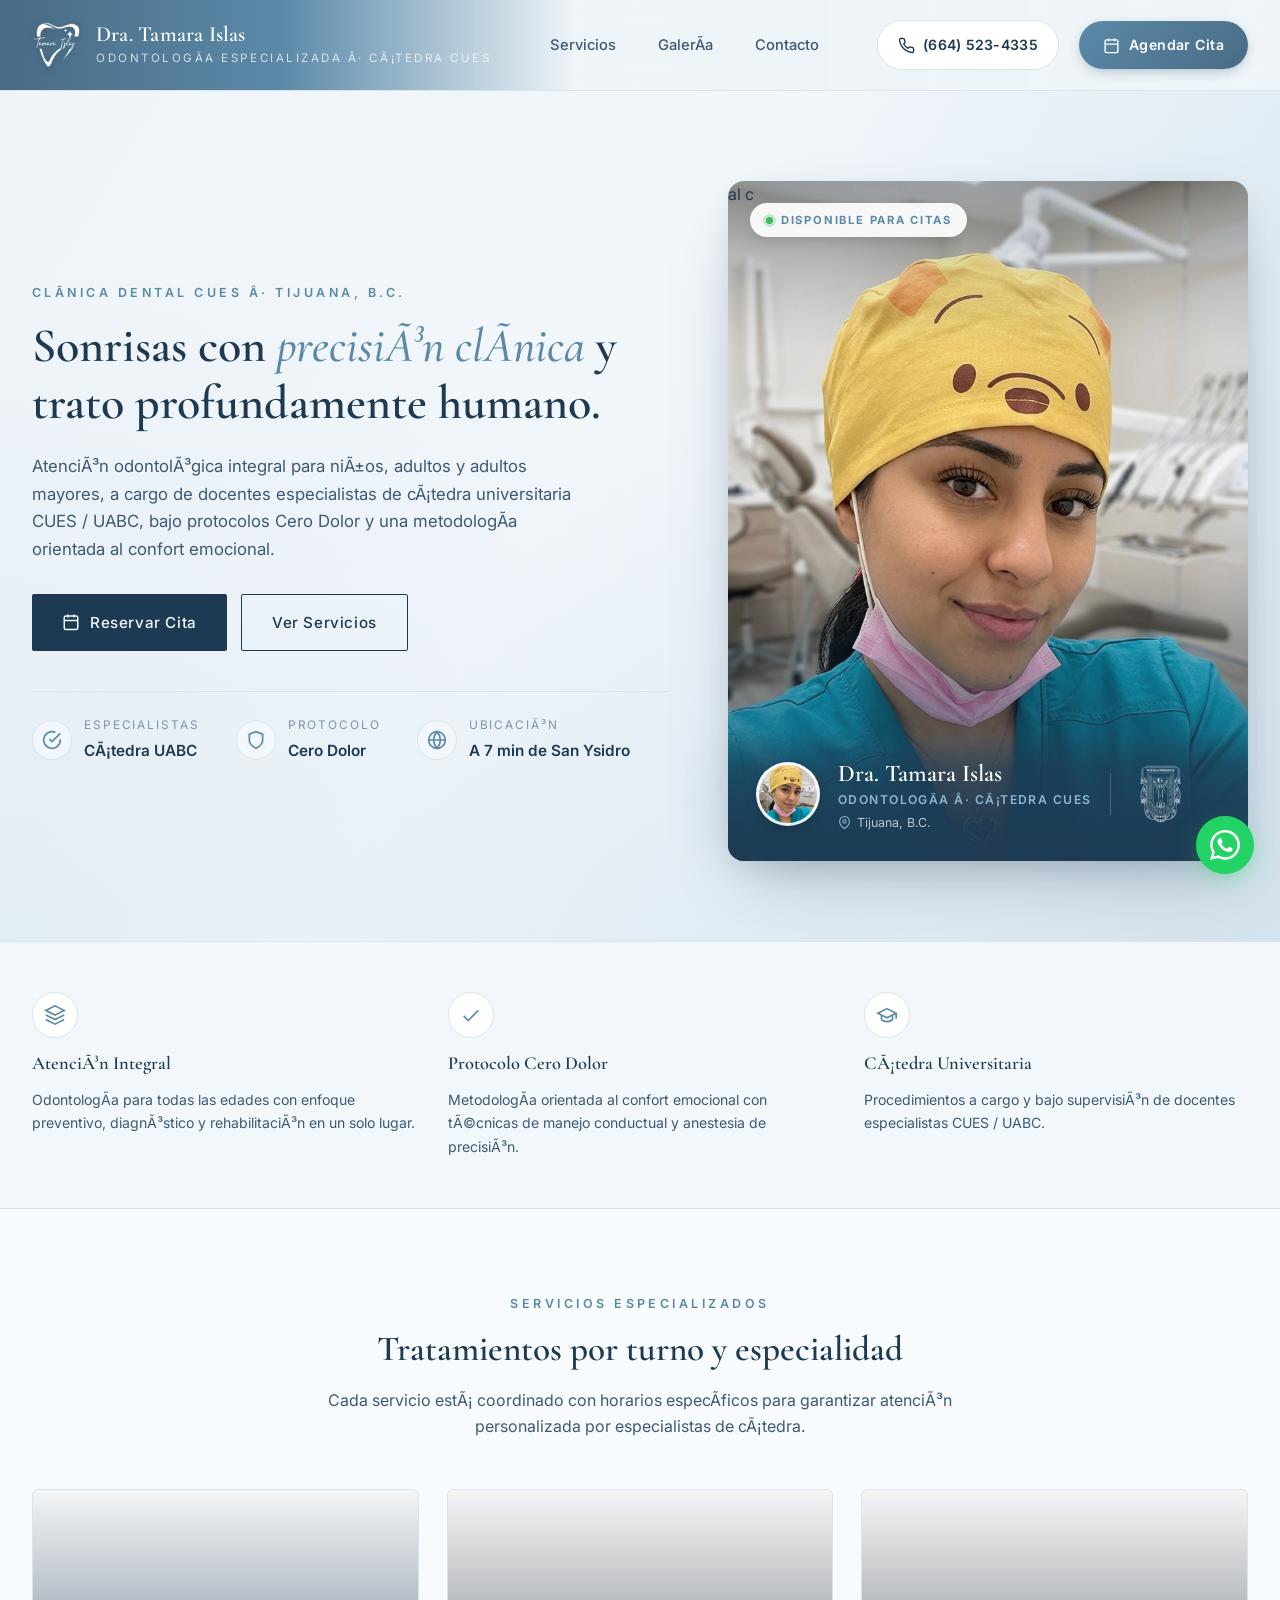
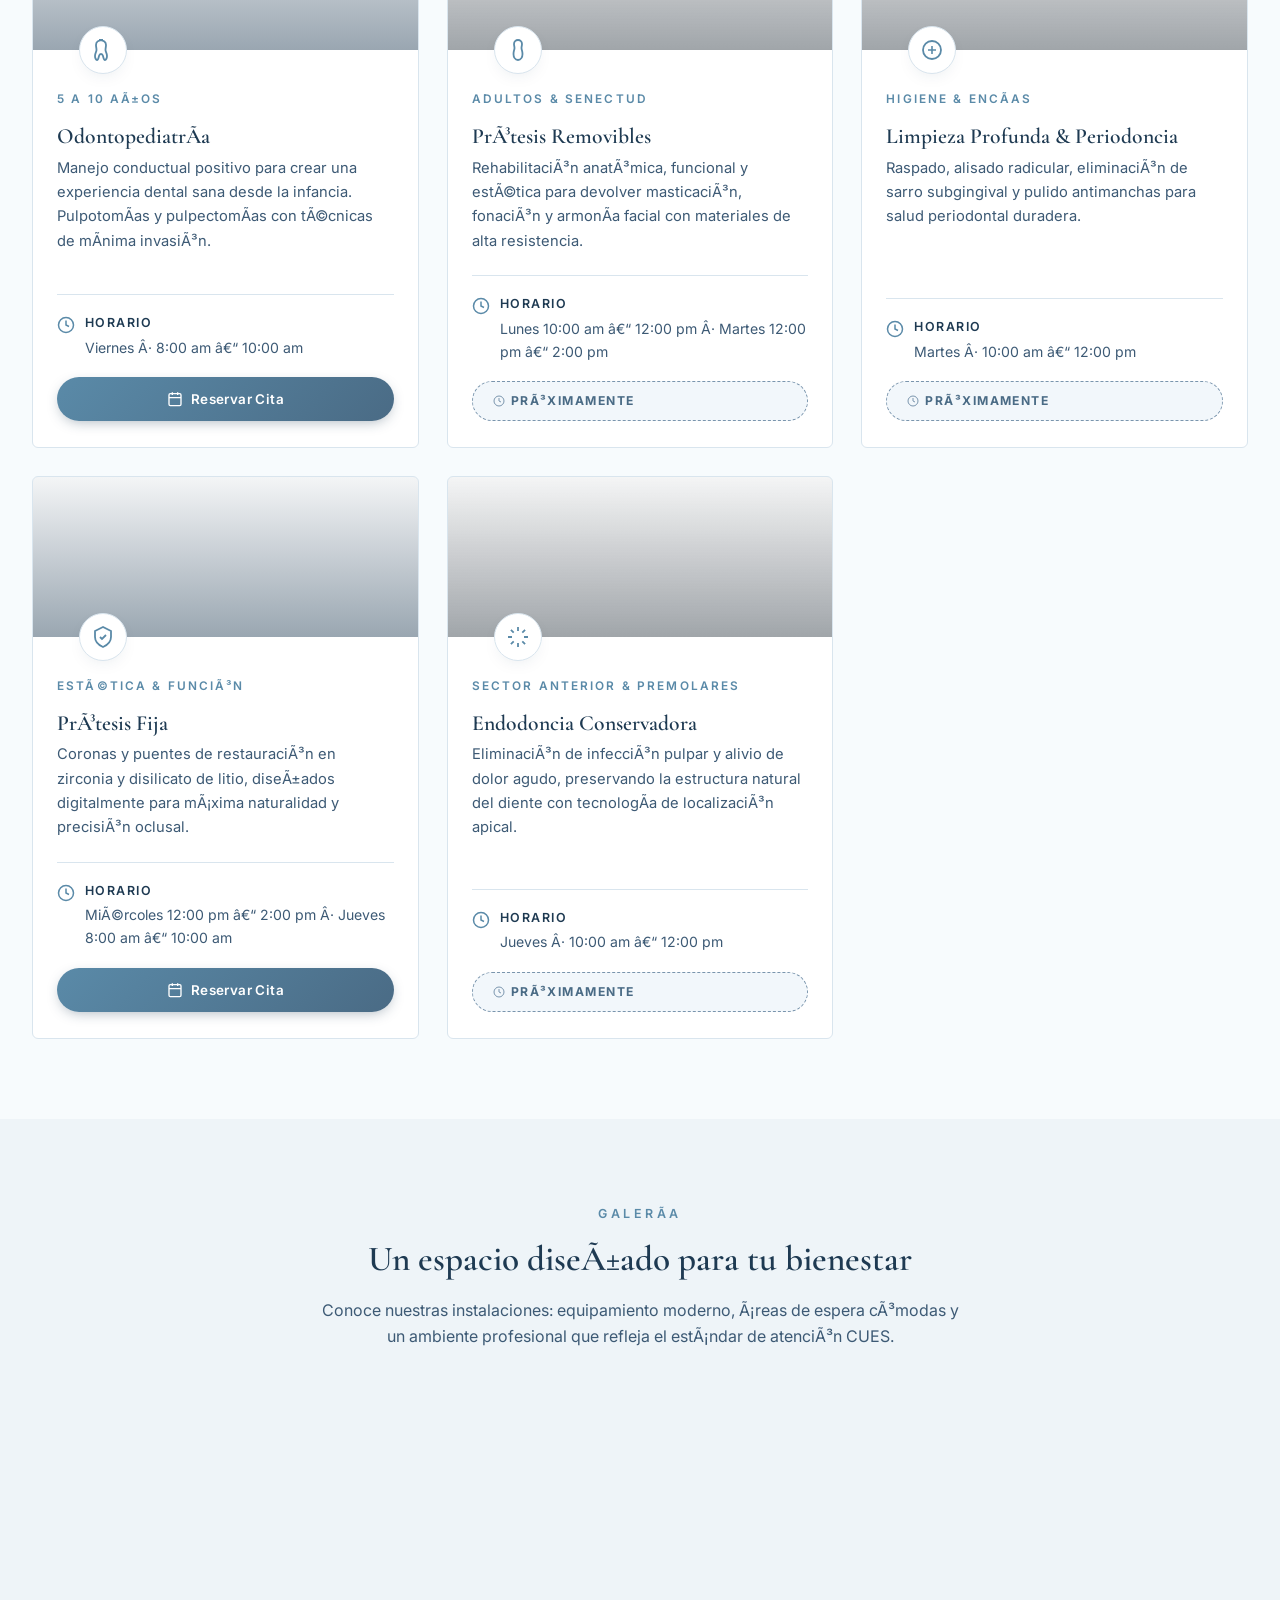
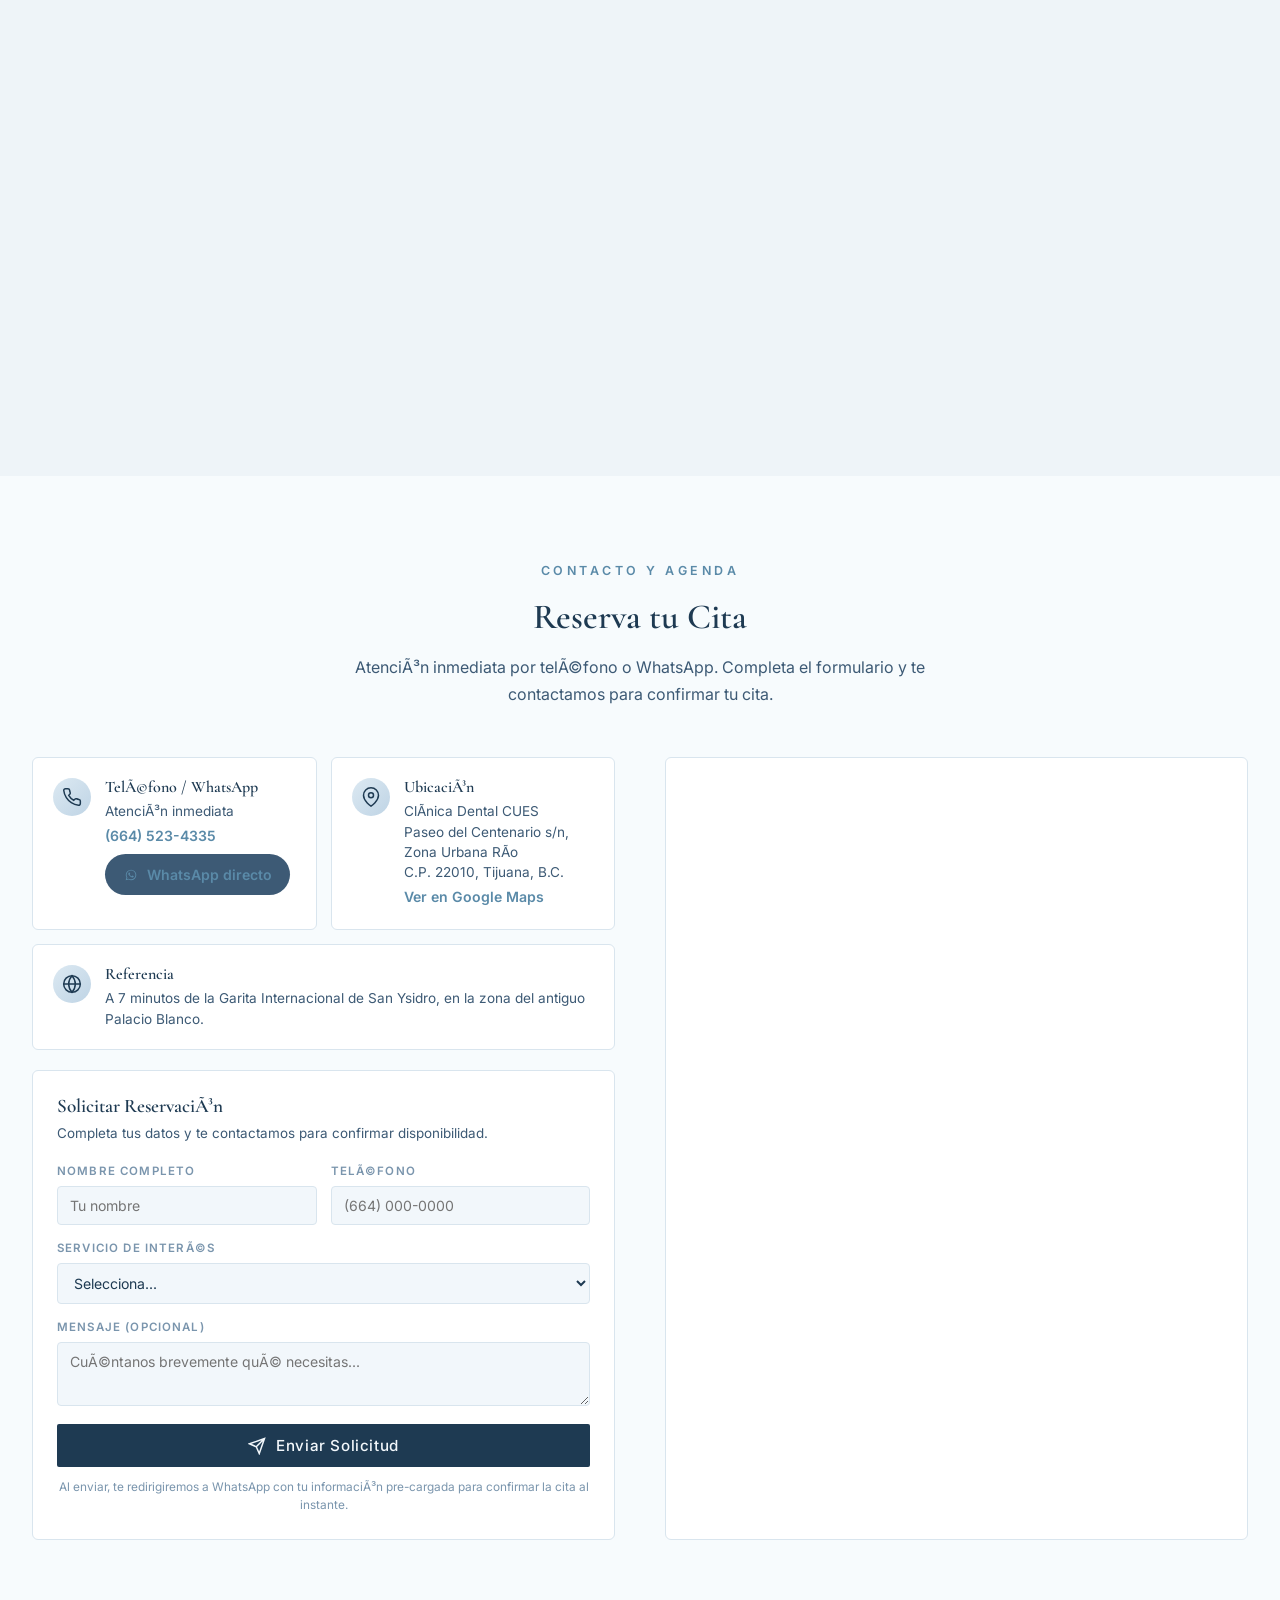
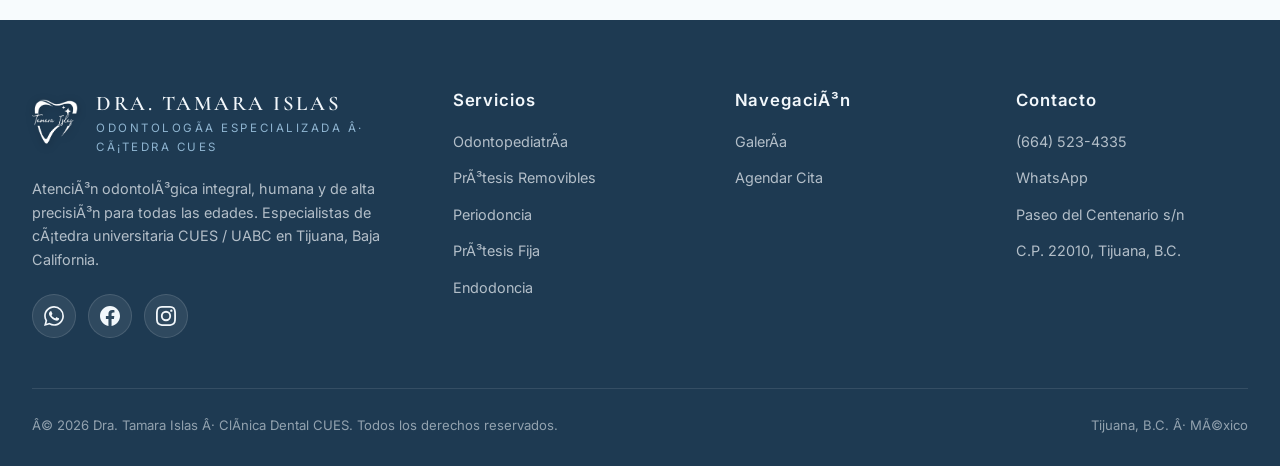
==== index.html @ 2d9897a9 "Flujo optimizado: botones Reservar Cita en tarjetas bajan suavemente al formulario y pre-seleccionan" ====
<!DOCTYPE html>
<html lang="es">
<head>
<meta charset="UTF-8" />
<meta name="viewport" content="width=device-width, initial-scale=1.0" />
<link rel="icon" type="image/png" href="assets/logo-blanco-sin-fondo.png?v=2" />
<link rel="shortcut icon" href="assets/logo-blanco-sin-fondo.ico?v=2" />
<title>Dra. Tamara Islas | OdontologÃ­a Especializada & CÃ¡tedra CUES</title>
<meta name="description" content="AtenciÃ³n odontolÃ³gica integral, humana y de alta precisiÃ³n en Tijuana, B.C. Primera visita de cortesÃ­a. Especialistas de cÃ¡tedra universitaria CUES / UABC." />
<link rel="preconnect" href="https://fonts.googleapis.com" />
<link rel="preconnect" href="https://fonts.gstatic.com" crossorigin />
<link href="https://fonts.googleapis.com/css2?family=Cormorant+Garamond:wght@400;500;600;700&family=Inter:wght@300;400;500;600;700&display=swap" rel="stylesheet" />
<link rel="stylesheet" href="css/styles.css?v=5" />
</head>
<body>

<!-- Header -->
<header>
  <div class="container">
    <nav class="nav">
      <a href="#" class="brand">
        <span class="brand-mark">
          <img src="assets/logo-blanco-sin-fondo.png" alt="Logo Dra. Tamara Islas" />
        </span>
        <span class="brand-text">
          <h1>Dra. Tamara Islas</h1>
          <span>OdontologÃ­a Especializada Â· CÃ¡tedra CUES</span>
        </span>
      </a>
      <div class="nav-links" id="navLinks">
        <a href="#servicios">Servicios</a>
        <a href="#galeria">GalerÃ­a</a>
        <a href="#contacto">Contacto</a>
      </div>
      <div class="nav-cta">
        <a href="tel:+16645234335" class="btn-phone">
          <svg viewBox="0 0 24 24" fill="none" stroke="currentColor" stroke-width="2"><path d="M22 16.92v3a2 2 0 0 1-2.18 2 19.79 19.79 0 0 1-8.63-3.07 19.5 19.5 0 0 1-6-6 19.79 19.79 0 0 1-3.07-8.67A2 2 0 0 1 4.11 2h3a2 2 0 0 1 2 1.72c.13.96.36 1.9.7 2.81a2 2 0 0 1-.45 2.11L8.09 9.91a16 16 0 0 0 6 6l1.27-1.27a2 2 0 0 1 2.11-.45c.91.34 1.85.57 2.81.7A2 2 0 0 1 22 16.92z"/></svg>
          (664) 523-4335
        </a>
        <a href="#contacto" class="btn-cta">
          <svg viewBox="0 0 24 24" fill="none" stroke="currentColor" stroke-width="2"><rect x="3" y="4" width="18" height="18" rx="2"/><path d="M16 2v4M8 2v4M3 10h18"/></svg>
          Agendar Cita
        </a>
        <button class="menu-toggle" id="menuToggle" aria-label="MenÃº">
          <svg viewBox="0 0 24 24" fill="none" stroke="currentColor" stroke-width="2"><path d="M3 12h18M3 6h18M3 18h18"/></svg>
        </button>
      </div>
    </nav>
  </div>
</header>

<!-- Hero -->
<section class="hero">
  <div class="container">
    <div class="hero-grid">
      <div class="reveal">
        <span class="eyebrow">ClÃ­nica Dental CUES Â· Tijuana, B.C.</span>
        <h1>Sonrisas con <em>precisiÃ³n clÃ­nica</em> y trato profundamente humano.</h1>
        <p class="lead">AtenciÃ³n odontolÃ³gica integral para niÃ±os, adultos y adultos mayores, a cargo de docentes especialistas de cÃ¡tedra universitaria CUES / UABC, bajo protocolos Cero Dolor y una metodologÃ­a orientada al confort emocional.</p>
        <div class="hero-cta">
          <a href="#contacto" class="btn btn-primary">
            <svg viewBox="0 0 24 24" fill="none" stroke="currentColor" stroke-width="2"><rect x="3" y="4" width="18" height="18" rx="2"/><path d="M16 2v4M8 2v4M3 10h18"/></svg>
            Reservar Cita
          </a>
          <a href="#servicios" class="btn btn-outline">Ver Servicios</a>
        </div>
        <div class="hero-meta">
          <div class="hero-meta-item">
            <span class="ic"><svg viewBox="0 0 24 24" fill="none" stroke="currentColor" stroke-width="2"><path d="M22 11.08V12a10 10 0 1 1-5.93-9.14"/><path d="M22 4L12 14.01l-3-3"/></svg></span>
            <span><small>Especialistas</small><strong>CÃ¡tedra UABC</strong></span>
          </div>
          <div class="hero-meta-item">
            <span class="ic"><svg viewBox="0 0 24 24" fill="none" stroke="currentColor" stroke-width="2"><path d="M12 22s8-4 8-10V5l-8-3-8 3v7c0 6 8 10 8 10z"/></svg></span>
            <span><small>Protocolo</small><strong>Cero Dolor</strong></span>
          </div>
          <div class="hero-meta-item">
            <span class="ic"><svg viewBox="0 0 24 24" fill="none" stroke="currentColor" stroke-width="2"><circle cx="12" cy="12" r="10"/><path d="M2 12h20M12 2a15.3 15.3 0 0 1 4 10 15.3 15.3 0 0 1-4 10 15.3 15.3 0 0 1-4-10 15.3 15.3 0 0 1 4-10z"/></svg></span>
            <span><small>UbicaciÃ³n</small><strong>A 7 min de San Ysidro</strong></span>
          </div>
        </div>
      </div>

      <div class="hero-visual reveal">
        <div class="hero-deco"></div>
        <div class="hero-deco-2"></div>
        <div class="hero-card">
          <div class="hero-card-photo">
            <div class="hero-card-badge-top">
              <span class="dot"></span>
              Disponible para citas
            </div>
            <div class="hero-card-cred">
              <span class="avatar"></span>
              <div class="info">
                <strong>Dra. Tamara Islas</strong>
                <span class="role">OdontologÃ­a Â· CÃ¡tedra CUES</span>
                <span class="meta">
                  <svg viewBox="0 0 24 24" fill="none" stroke="currentColor" stroke-width="2"><path d="M21 10c0 7-9 13-9 13s-9-6-9-13a9 9 0 0 1 18 0z"/><circle cx="12" cy="10" r="3"/></svg>
                  Tijuana, B.C.
                </span>
              </div>
              <span class="divider"></span>
              <div class="exp">
                <img src="assets/uabc-escudo.png" alt="Escudo UABC" class="uabc-logo" />
              </div>
            </div>al c
          </div>
        </div>
      </div>
    </div>
  </div>
</section>

<!-- Value strip -->
<section class="value-strip">
  <div class="container">
    <div class="value-grid">
      <div class="value-item reveal">
        <span class="ic"><svg viewBox="0 0 24 24" fill="none" stroke="currentColor" stroke-width="1.8"><path d="M12 2L2 7l10 5 10-5-10-5z"/><path d="M2 17l10 5 10-5M2 12l10 5 10-5"/></svg></span>
        <h4>AtenciÃ³n Integral</h4>
        <p>OdontologÃ­a para todas las edades con enfoque preventivo, diagnÃ³stico y rehabilitaciÃ³n en un solo lugar.</p>
      </div>
      <div class="value-item reveal">
        <span class="ic"><svg viewBox="0 0 24 24" fill="none" stroke="currentColor" stroke-width="1.8"><path d="M20 7L9 18l-5-5"/></svg></span>
        <h4>Protocolo Cero Dolor</h4>
        <p>MetodologÃ­a orientada al confort emocional con tÃ©cnicas de manejo conductual y anestesia de precisiÃ³n.</p>
      </div>
      <div class="value-item reveal">
        <span class="ic"><svg viewBox="0 0 24 24" fill="none" stroke="currentColor" stroke-width="1.8"><path d="M22 10v6M2 10l10-5 10 5-10 5z"/><path d="M6 12v5c3 3 9 3 12 0v-5"/></svg></span>
        <h4>CÃ¡tedra Universitaria</h4>
        <p>Procedimientos a cargo y bajo supervisiÃ³n de docentes especialistas CUES / UABC.</p>
      </div>
    </div>
  </div>
</section>

<!-- Services -->
<section class="section services" id="servicios">
  <div class="container">
    <div class="sec-head reveal">
      <span class="eyebrow">Servicios Especializados</span>
      <h2>Tratamientos por turno y especialidad</h2>
      <p>Cada servicio estÃ¡ coordinado con horarios especÃ­ficos para garantizar atenciÃ³n personalizada por especialistas de cÃ¡tedra.</p>
    </div>
    <div class="svc-grid">

      <div class="svc-card reveal">
        <div class="svc-img" style="background-image:url('https://images.unsplash.com/photo-1598256989800-fe5f95da9787?auto=format&fit=crop&w=600&q=80')"></div>
        <div class="svc-body">
          <span class="svc-ic"><svg viewBox="0 0 24 24" fill="none" stroke="currentColor" stroke-width="1.8"><path d="M12 2C7 2 5 4 5 7c0 2 .5 3 .5 5 0 2-1.5 3-1.5 6 0 2 1 4 2 4 1.2 0 1.5-2 2-4 .3-1.3.8-2 2-2s1.7.7 2 2c.5 2 .8 4 2 4 1 0 2-2 2-4 0-3-1.5-4-1.5-6 0-2 .5-3 .5-5 0-3-2-5-7-5z"/></svg></span>
          <span class="age">5 a 10 aÃ±os</span>
          <h3>OdontopediatrÃ­a</h3>
          <p>Manejo conductual positivo para crear una experiencia dental sana desde la infancia. PulpotomÃ­as y pulpectomÃ­as con tÃ©cnicas de mÃ­nima invasiÃ³n.</p>
          <div class="svc-hours">
            <svg viewBox="0 0 24 24" fill="none" stroke="currentColor" stroke-width="2"><circle cx="12" cy="12" r="10"/><path d="M12 6v6l4 2"/></svg>
            <span><strong>Horario</strong>Viernes Â· 8:00 am â€“ 10:00 am</span>
          </div>
          <a href="#" class="svc-reserve" data-servicio="OdontopediatrÃ­a">Reservar Cita</a>
        </div>
      </div>

      <div class="svc-card reveal svc-soon">
        <div class="svc-img" style="background-image:url('https://images.unsplash.com/photo-1606811971618-4486d14f3f99?auto=format&fit=crop&w=600&q=80')"></div>
        <div class="svc-body">
          <span class="svc-ic"><svg viewBox="0 0 24 24" fill="none" stroke="currentColor" stroke-width="1.8"><path d="M12 2a4 4 0 0 0-4 4c0 1.5.5 2.5.5 4 0 2-1 3-1 6s1.5 6 4.5 6 4.5-3 4.5-6-1-4-1-6c0-1.5.5-2.5.5-4a4 4 0 0 0-4-4z"/></svg></span>
          <span class="age">Adultos & Senectud</span>
          <h3>PrÃ³tesis Removibles</h3>
          <p>RehabilitaciÃ³n anatÃ³mica, funcional y estÃ©tica para devolver masticaciÃ³n, fonaciÃ³n y armonÃ­a facial con materiales de alta resistencia.</p>
          <div class="svc-hours">
            <svg viewBox="0 0 24 24" fill="none" stroke="currentColor" stroke-width="2"><circle cx="12" cy="12" r="10"/><path d="M12 6v6l4 2"/></svg>
            <span><strong>Horario</strong>Lunes 10:00 am â€“ 12:00 pm Â· Martes 12:00 pm â€“ 2:00 pm</span>
          </div>
          <span class="svc-soon-badge">PrÃ³ximamente</span>
        </div>
      </div>

      <div class="svc-card reveal svc-soon">
        <div class="svc-img" style="background-image:url('https://images.unsplash.com/photo-1606811856475-5e6fcdc6e509?auto=format&fit=crop&w=600&q=80')"></div>
        <div class="svc-body">
          <span class="svc-ic"><svg viewBox="0 0 24 24" fill="none" stroke="currentColor" stroke-width="1.8"><path d="M3 12c0-5 4-9 9-9s9 4 9 9-4 9-9 9-9-4-9-9z"/><path d="M8 12h8M12 8v8" stroke-width="1.6"/></svg></span>
          <span class="age">Higiene & EncÃ­as</span>
          <h3>Limpieza Profunda & Periodoncia</h3>
          <p>Raspado, alisado radicular, eliminaciÃ³n de sarro subgingival y pulido antimanchas para salud periodontal duradera.</p>
          <div class="svc-hours">
            <svg viewBox="0 0 24 24" fill="none" stroke="currentColor" stroke-width="2"><circle cx="12" cy="12" r="10"/><path d="M12 6v6l4 2"/></svg>
            <span><strong>Horario</strong>Martes Â· 10:00 am â€“ 12:00 pm</span>
          </div>
          <span class="svc-soon-badge">PrÃ³ximamente</span>
        </div>
      </div>

      <div class="svc-card reveal">
        <div class="svc-img" style="background-image:url('https://images.unsplash.com/photo-1593022356769-11f762e25ed9?auto=format&fit=crop&w=600&q=80')"></div>
        <div class="svc-body">
          <span class="svc-ic"><svg viewBox="0 0 24 24" fill="none" stroke="currentColor" stroke-width="1.8"><path d="M12 2L4 6v6c0 5 3.5 8 8 10 4.5-2 8-5 8-10V6l-8-4z"/><path d="M9 12l2 2 4-4"/></svg></span>
          <span class="age">EstÃ©tica & FunciÃ³n</span>
          <h3>PrÃ³tesis Fija</h3>
          <p>Coronas y puentes de restauraciÃ³n en zirconia y disilicato de litio, diseÃ±ados digitalmente para mÃ¡xima naturalidad y precisiÃ³n oclusal.</p>
          <div class="svc-hours">
            <svg viewBox="0 0 24 24" fill="none" stroke="currentColor" stroke-width="2"><circle cx="12" cy="12" r="10"/><path d="M12 6v6l4 2"/></svg>
            <span><strong>Horario</strong>MiÃ©rcoles 12:00 pm â€“ 2:00 pm Â· Jueves 8:00 am â€“ 10:00 am</span>
          </div>
          <a href="#" class="svc-reserve" data-servicio="PrÃ³tesis Fija">Reservar Cita</a>
        </div>
      </div>

      <div class="svc-card reveal svc-soon">
        <div class="svc-img" style="background-image:url('https://images.unsplash.com/photo-1588776814546-daab30f310ce?auto=format&fit=crop&w=600&q=80')"></div>
        <div class="svc-body">
          <span class="svc-ic"><svg viewBox="0 0 24 24" fill="none" stroke="currentColor" stroke-width="1.8"><path d="M12 2v4M12 18v4M4.9 4.9l2.8 2.8M16.3 16.3l2.8 2.8M2 12h4M18 12h4M4.9 19.1l2.8-2.8M16.3 7.7l2.8-2.8"/></svg></span>
          <span class="age">Sector Anterior & Premolares</span>
          <h3>Endodoncia Conservadora</h3>
          <p>EliminaciÃ³n de infecciÃ³n pulpar y alivio de dolor agudo, preservando la estructura natural del diente con tecnologÃ­a de localizaciÃ³n apical.</p>
          <div class="svc-hours">
            <svg viewBox="0 0 24 24" fill="none" stroke="currentColor" stroke-width="2"><circle cx="12" cy="12" r="10"/><path d="M12 6v6l4 2"/></svg>
            <span><strong>Horario</strong>Jueves Â· 10:00 am â€“ 12:00 pm</span>
          </div>
          <span class="svc-soon-badge">PrÃ³ximamente</span>
        </div>
      </div>

    </div>
  </div>
</section>

<!-- Gallery -->
<section class="section gallery" id="galeria">
  <div class="container">
    <div class="sec-head reveal">
      <span class="eyebrow">GalerÃ­a</span>
      <h2>Un espacio diseÃ±ado para tu bienestar</h2>
      <p>Conoce nuestras instalaciones: equipamiento moderno, Ã¡reas de espera cÃ³modas y un ambiente profesional que refleja el estÃ¡ndar de atenciÃ³n CUES.</p>
    </div>
    <div class="gal-grid reveal">
      <div class="gal-item tall" style="background-image:url('https://images.unsplash.com/photo-1629909613654-28e377c37b09?auto=format&fit=crop&w=600&q=80')"></div>
      <div class="gal-item" style="background-image:url('https://images.unsplash.com/photo-1588776814546-1ffcf47267a5?auto=format&fit=crop&w=500&q=80')"></div>
      <div class="gal-item" style="background-image:url('https://images.unsplash.com/photo-1593022356769-11f762e25ed9?auto=format&fit=crop&w=500&q=80')"></div>
      <div class="gal-item" style="background-image:url('https://images.unsplash.com/photo-1606811856475-5e6fcdc6e509?auto=format&fit=crop&w=500&q=80')"></div>
      <div class="gal-item" style="background-image:url('https://images.unsplash.com/photo-1581056771107-24ca5f033842?auto=format&fit=crop&w=500&q=80')"></div>
      <div class="gal-item" style="background-image:url('https://images.unsplash.com/photo-1606811971618-4486d14f3f99?auto=format&fit=crop&w=500&q=80')"></div>
      <div class="gal-item" style="background-image:url('https://images.unsplash.com/photo-1598256989800-fe5f95da9787?auto=format&fit=crop&w=500&q=80')"></div>
    </div>
  </div>
</section>

<!-- Contact -->
<section class="section contact" id="contacto">
  <div class="container">
    <div class="sec-head reveal">
      <span class="eyebrow">Contacto y Agenda</span>
      <h2>Reserva tu Cita</h2>
      <p>AtenciÃ³n inmediata por telÃ©fono o WhatsApp. Completa el formulario y te contactamos para confirmar tu cita.</p>
    </div>
    <div class="contact-grid">
      <div class="contact-info reveal">
        <div class="contact-blocks">
          <div class="contact-block">
            <span class="ic"><svg viewBox="0 0 24 24" fill="none" stroke="currentColor" stroke-width="1.8"><path d="M22 16.92v3a2 2 0 0 1-2.18 2 19.79 19.79 0 0 1-8.63-3.07 19.5 19.5 0 0 1-6-6 19.79 19.79 0 0 1-3.07-8.67A2 2 0 0 1 4.11 2h3a2 2 0 0 1 2 1.72c.13.96.36 1.9.7 2.81a2 2 0 0 1-.45 2.11L8.09 9.91a16 16 0 0 0 6 6l1.27-1.27a2 2 0 0 1 2.11-.45c.91.34 1.85.57 2.81.7A2 2 0 0 1 22 16.92z"/></svg></span>
            <div>
              <h4>TelÃ©fono / WhatsApp</h4>
              <p>AtenciÃ³n inmediata</p>
              <a href="tel:+16645234335">(664) 523-4335</a>
              <a href="https://wa.me/526645234335" class="wa-pill">
                <svg viewBox="0 0 24 24" fill="currentColor"><path d="M17.6 6.3A7.85 7.85 0 0 0 12.05 4 7.94 7.94 0 0 0 4.1 11.9c0 1.4.37 2.77 1.06 3.97L4 20l4.25-1.1a7.96 7.96 0 0 0 3.8.97h.01A7.94 7.94 0 0 0 20 11.9a7.84 7.84 0 0 0-2.4-5.6zm-5.55 12.2h-.01a6.6 6.6 0 0 1-3.36-.92l-.24-.14-2.5.65.67-2.43-.16-.25a6.55 6.55 0 0 1-1-3.5 6.6 6.6 0 0 1 6.6-6.58 6.6 6.6 0 0 1 6.58 6.6 6.6 6.6 0 0 1-6.58 6.57zm3.62-4.94c-.2-.1-1.17-.58-1.36-.64-.18-.07-.31-.1-.45.1-.13.2-.5.64-.62.77-.11.13-.23.15-.43.05-.2-.1-.84-.31-1.6-.99-.6-.53-1-1.18-1.12-1.38-.11-.2-.01-.31.09-.41.09-.09.2-.23.3-.35.1-.12.13-.2.2-.34.06-.13.03-.25-.02-.35-.05-.1-.45-1.08-.62-1.48-.16-.39-.33-.34-.45-.34l-.39-.01c-.13 0-.35.05-.53.25-.18.2-.7.68-.7 1.66s.72 1.92.82 2.05c.1.13 1.4 2.14 3.4 3 .47.21.84.33 1.13.42.48.15.91.13 1.25.08.38-.06 1.17-.48 1.34-.94.16-.46.16-.86.11-.94-.04-.08-.18-.13-.38-.23z"/></svg>
                WhatsApp directo
              </a>
            </div>
          </div>

          <div class="contact-block">
            <span class="ic"><svg viewBox="0 0 24 24" fill="none" stroke="currentColor" stroke-width="1.8"><path d="M21 10c0 7-9 13-9 13s-9-6-9-13a9 9 0 0 1 18 0z"/><circle cx="12" cy="10" r="3"/></svg></span>
            <div>
              <h4>UbicaciÃ³n</h4>
              <p>ClÃ­nica Dental CUES<br>Paseo del Centenario s/n, Zona Urbana RÃ­o<br>C.P. 22010, Tijuana, B.C.</p>
              <a href="https://maps.google.com/?q=Paseo+del+Centenario+22010+Tijuana" target="_blank" rel="noopener">Ver en Google Maps</a>
            </div>
          </div>

          <div class="contact-block full">
            <span class="ic"><svg viewBox="0 0 24 24" fill="none" stroke="currentColor" stroke-width="1.8"><circle cx="12" cy="12" r="10"/><path d="M2 12h20M12 2a15.3 15.3 0 0 1 4 10 15.3 15.3 0 0 1-4 10 15.3 15.3 0 0 1-4-10 15.3 15.3 0 0 1 4-10z"/></svg></span>
            <div>
              <h4>Referencia</h4>
              <p>A 7 minutos de la Garita Internacional de San Ysidro, en la zona del antiguo Palacio Blanco.</p>
            </div>
          </div>
        </div>

        <div class="res-form reveal">
          <h4>Solicitar ReservaciÃ³n</h4>
          <p class="res-sub">Completa tus datos y te contactamos para confirmar disponibilidad.</p>
          <form id="resForm" onsubmit="return enviarReserva(event)">
            <div class="form-row">
              <div class="form-field">
                <label for="r-nombre">Nombre completo</label>
                <input type="text" id="r-nombre" name="nombre" placeholder="Tu nombre" required />
              </div>
              <div class="form-field">
                <label for="r-tel">TelÃ©fono</label>
                <input type="tel" id="r-tel" name="telefono" placeholder="(664) 000-0000" required />
              </div>
            </div>
            <div class="form-row">
              <div class="form-field full">
                <label for="r-servicio">Servicio de interÃ©s</label>
                <select id="r-servicio" name="servicio" required>
                  <option value="">Selecciona...</option>
                  <option>OdontopediatrÃ­a</option>
                  <option>PrÃ³tesis Fija</option>
                </select>
              </div>
            </div>
            <div class="form-row">
              <div class="form-field full">
                <label for="r-msg">Mensaje (opcional)</label>
                <textarea id="r-msg" name="mensaje" placeholder="CuÃ©ntanos brevemente quÃ© necesitas..."></textarea>
              </div>
            </div>
            <button type="submit" class="btn btn-primary">
              <svg viewBox="0 0 24 24" fill="none" stroke="currentColor" stroke-width="2"><path d="M22 2L11 13M22 2l-7 20-4-9-9-4 20-7z"/></svg>
              Enviar Solicitud
            </button>
            <p class="res-note">Al enviar, te redirigiremos a WhatsApp con tu informaciÃ³n pre-cargada para confirmar la cita al instante.</p>
          </form>
        </div>
      </div>

      <div class="map-wrap reveal">
        <iframe
          src="https://www.google.com/maps?q=Paseo+del+Centenario,+Zona+Urbana+R%C3%ADo,+Tijuana&output=embed"
          loading="lazy"
          referrerpolicy="no-referrer-when-downgrade"
          title="UbicaciÃ³n ClÃ­nica Dental CUES"></iframe>
      </div>
    </div>
  </div>
</section>

<!-- Footer -->
<footer>
  <div class="container">
    <div class="foot-grid">
      <div>
        <div class="foot-brand">
          <span class="brand-mark">
            <img src="assets/logo-blanco-sin-fondo.png" alt="Logo Dra. Tamara Islas" />
          </span>
          <span>
            <h3>Dra. Tamara Islas</h3>
            <span>OdontologÃ­a Especializada Â· CÃ¡tedra CUES</span>
          </span>
        </div>
        <p class="foot-about">AtenciÃ³n odontolÃ³gica integral, humana y de alta precisiÃ³n para todas las edades. Especialistas de cÃ¡tedra universitaria CUES / UABC en Tijuana, Baja California.</p>
        <div class="social-row">
          <a href="https://wa.me/526645234335" target="_blank" rel="noopener" class="social-btn wa" aria-label="WhatsApp">
            <svg viewBox="0 0 24 24" fill="currentColor"><path d="M17.472 14.382c-.297-.149-1.758-.867-2.03-.967-.273-.099-.471-.148-.67.15-.197.297-.767.966-.94 1.164-.173.199-.347.223-.644.075-.297-.15-1.255-.463-2.39-1.475-.883-.788-1.48-1.761-1.653-2.059-.173-.297-.018-.458.13-.606.134-.133.298-.347.446-.52.149-.174.198-.298.298-.497.099-.198.05-.371-.025-.52-.075-.149-.669-1.612-.916-2.207-.242-.579-.487-.5-.669-.51l-.57-.01c-.198 0-.52.074-.792.372-.272.297-1.04 1.016-1.04 2.479 0 1.462 1.065 2.875 1.213 3.074.149.198 2.096 3.2 5.077 4.487.709.306 1.262.489 1.694.625.712.227 1.36.195 1.871.118.571-.085 1.758-.719 2.006-1.413.248-.694.248-1.289.173-1.413-.074-.124-.272-.198-.57-.347m-5.421 7.403h-.004a9.87 9.87 0 01-5.031-1.378l-.361-.214-3.741.982.998-3.648-.235-.374a9.86 9.86 0 01-1.51-5.26c.001-5.45 4.436-9.884 9.888-9.884 2.64 0 5.122 1.03 6.988 2.898a9.825 9.825 0 012.893 6.994c-.003 5.45-4.437 9.884-9.885 9.884m8.413-18.297A11.815 11.815 0 0012.05 0C5.495 0 .16 5.335.157 11.892c0 2.096.547 4.142 1.588 5.945L.057 24l6.305-1.654a11.882 11.882 0 005.683 1.448h.005c6.554 0 11.89-5.335 11.893-11.893a11.821 11.821 0 00-3.48-8.413z"/></svg>
          </a>
          <a href="https://www.facebook.com/tamara.islasramirez" target="_blank" rel="noopener" class="social-btn fb" aria-label="Facebook">
            <svg viewBox="0 0 24 24" fill="currentColor"><path d="M24 12.073c0-6.627-5.373-12-12-12s-12 5.373-12 12c0 5.99 4.388 10.954 10.125 11.854v-8.385H7.078v-3.47h3.047V9.43c0-3.007 1.792-4.669 4.533-4.669 1.312 0 2.686.235 2.686.235v2.953H15.83c-1.491 0-1.956.925-1.956 1.874v2.25h3.328l-.532 3.47h-2.796v8.385C19.612 23.027 24 18.062 24 12.073z"/></svg>
          </a>
          <a href="https://www.instagram.com/dra.tamaraislas_official" target="_blank" rel="noopener" class="social-btn ig" aria-label="Instagram">
            <svg viewBox="0 0 24 24" fill="currentColor"><path d="M12 2.163c3.204 0 3.584.012 4.85.07 3.252.148 4.771 1.691 4.919 4.919.058 1.265.069 1.645.069 4.849 0 3.205-.012 3.584-.069 4.849-.149 3.225-1.664 4.771-4.919 4.919-1.266.058-1.644.07-4.85.07-3.204 0-3.584-.012-4.849-.07-3.26-.149-4.771-1.699-4.919-4.92-.058-1.265-.07-1.644-.07-4.849 0-3.204.013-3.583.07-4.849.149-3.227 1.664-4.771 4.919-4.919 1.266-.057 1.645-.069 4.849-.069zM12 0C8.741 0 8.333.014 7.053.072 2.695.272.273 2.69.073 7.052.014 8.333 0 8.741 0 12c0 3.259.014 3.668.072 4.948.2 4.358 2.618 6.78 6.98 6.98C8.333 23.986 8.741 24 12 24c3.259 0 3.668-.014 4.948-.072 4.354-.2 6.782-2.618 6.979-6.98.059-1.28.073-1.689.073-4.948 0-3.259-.014-3.667-.072-4.947-.196-4.354-2.617-6.78-6.979-6.98C15.668.014 15.259 0 12 0zm0 5.838a6.162 6.162 0 100 12.324 6.162 6.162 0 000-12.324zM12 16a4 4 0 110-8 4 4 0 010 8zm6.406-11.845a1.44 1.44 0 100 2.881 1.44 1.44 0 000-2.881z"/></svg>
          </a>
        </div>
      </div>
      <div class="foot-col">
        <h4>Servicios</h4>
        <ul>
          <li><a href="#servicios">OdontopediatrÃ­a</a></li>
          <li><a href="#servicios">PrÃ³tesis Removibles</a></li>
          <li><a href="#servicios">Periodoncia</a></li>
          <li><a href="#servicios">PrÃ³tesis Fija</a></li>
          <li><a href="#servicios">Endodoncia</a></li>
        </ul>
      </div>
      <div class="foot-col">
        <h4>NavegaciÃ³n</h4>
        <ul>
          <li><a href="#galeria">GalerÃ­a</a></li>
          <li><a href="#contacto">Agendar Cita</a></li>
        </ul>
      </div>
      <div class="foot-col">
        <h4>Contacto</h4>
        <ul>
          <li><a href="tel:+16645234335">(664) 523-4335</a></li>
          <li><a href="https://wa.me/526645234335">WhatsApp</a></li>
          <li><a href="#contacto">Paseo del Centenario s/n</a></li>
          <li><a href="#contacto">C.P. 22010, Tijuana, B.C.</a></li>
        </ul>
      </div>
    </div>
    <div class="foot-bottom">
      <span>Â© 2026 Dra. Tamara Islas Â· ClÃ­nica Dental CUES. Todos los derechos reservados.</span>
      <span>Tijuana, B.C. Â· MÃ©xico</span>
    </div>
  </div>
</footer>

<!-- Floating WhatsApp -->
<a href="https://wa.me/526645234335" target="_blank" rel="noopener" class="wa-float" aria-label="WhatsApp">
  <svg viewBox="0 0 24 24" fill="currentColor"><path d="M17.472 14.382c-.297-.149-1.758-.867-2.03-.967-.273-.099-.471-.148-.67.15-.197.297-.767.966-.94 1.164-.173.199-.347.223-.644.075-.297-.15-1.255-.463-2.39-1.475-.883-.788-1.48-1.761-1.653-2.059-.173-.297-.018-.458.13-.606.134-.133.298-.347.446-.52.149-.174.198-.298.298-.497.099-.198.05-.371-.025-.52-.075-.149-.669-1.612-.916-2.207-.242-.579-.487-.5-.669-.51l-.57-.01c-.198 0-.52.074-.792.372-.272.297-1.04 1.016-1.04 2.479 0 1.462 1.065 2.875 1.213 3.074.149.198 2.096 3.2 5.077 4.487.709.306 1.262.489 1.694.625.712.227 1.36.195 1.871.118.571-.085 1.758-.719 2.006-1.413.248-.694.248-1.289.173-1.413-.074-.124-.272-.198-.57-.347m-5.421 7.403h-.004a9.87 9.87 0 01-5.031-1.378l-.361-.214-3.741.982.998-3.648-.235-.374a9.86 9.86 0 01-1.51-5.26c.001-5.45 4.436-9.884 9.888-9.884 2.64 0 5.122 1.03 6.988 2.898a9.825 9.825 0 012.893 6.994c-.003 5.45-4.437 9.884-9.885 9.884m8.413-18.297A11.815 11.815 0 0012.05 0C5.495 0 .16 5.335.157 11.892c0 2.096.547 4.142 1.588 5.945L.057 24l6.305-1.654a11.882 11.882 0 005.683 1.448h.005c6.554 0 11.89-5.335 11.893-11.893a11.821 11.821 0 00-3.48-8.413z"/></svg>
</a>

<script src="js/script.js?v=10"></script>

</body>
</html>
---- css/styles.css ----
:root{
    --bg:#EEF4F8;
    --bg-soft:#F7FBFD;
    --cream:#F2F7FB;
    --nude:#DCE9F2;
    --nude-deep:#BFD4E5;
    --taupe:#7A95AD;
    --taupe-dark:#4A6B85;
    --ink:#1E3A52;
    --ink-soft:#3D5A75;
    --accent:#8FB5D1;
    --accent-deep:#5A8AA8;
    --line:#D9E5EE;
    --white:#FFFFFF;
    --shadow:0 18px 50px -20px rgba(30,58,82,.25);
    --shadow-sm:0 6px 20px -10px rgba(30,58,82,.18);
  }
  *{box-sizing:border-box;margin:0;padding:0}
  html{scroll-behavior:smooth}
  body{
    font-family:'Inter',system-ui,sans-serif;
    color:var(--ink);
    background:var(--bg);
    line-height:1.65;
    -webkit-font-smoothing:antialiased;
  }
  h1,h2,h3,h4{font-family:'Cormorant Garamond',serif;font-weight:600;line-height:1.2;color:var(--ink)}
  a{color:inherit;text-decoration:none}
  img{max-width:100%;display:block}
  .container{max-width:1280px;margin:0 auto;padding:0 32px}
  .section{padding:80px 0}
  .eyebrow{
    font-family:'Inter',sans-serif;
    font-size:.78rem;
    letter-spacing:.28em;
    text-transform:uppercase;
    color:var(--accent-deep);
    font-weight:600;
    margin-bottom:14px;
    display:inline-block;
  }
  .btn{
    display:inline-flex;align-items:center;gap:10px;
    padding:15px 30px;
    border-radius:2px;
    font-weight:500;
    font-size:.95rem;
    letter-spacing:.04em;
    transition:all .3s ease;
    cursor:pointer;
    border:none;
    font-family:'Inter',sans-serif;
  }
  .btn-primary{background:var(--ink);color:var(--cream)}
  .btn-primary:hover{background:var(--accent-deep);transform:translateY(-2px)}
  .btn-outline{background:transparent;color:var(--ink);border:1px solid var(--ink)}
  .btn-outline:hover{background:var(--ink);color:var(--cream)}
  .btn svg{width:18px;height:18px}

  /* Header */
  header{
    position:sticky;top:0;z-index:100;
    background:linear-gradient(90deg, var(--taupe-dark) 0%, var(--accent-deep) 22%, rgba(238,244,248,.95) 45%, rgba(238,244,248,.92) 100%);
    backdrop-filter:blur(12px);
    border-bottom:1px solid var(--line);
  }
  .nav{display:flex;align-items:center;justify-content:space-between;padding:20px 0;gap:30px}
  .brand{display:flex;align-items:center;gap:14px}
  .brand-mark{
    width:50px;height:50px;
    display:flex;align-items:center;justify-content:center;
    flex-shrink:0;
  }
  .brand-mark img{width:46px;height:46px;object-fit:contain;filter:brightness(0) invert(1) drop-shadow(0 2px 4px rgba(0,0,0,.25))}
  .brand-text h1{font-size:1.35rem;font-weight:600;letter-spacing:.01em;color:#fff}
  .brand-text span{font-size:.72rem;letter-spacing:.22em;text-transform:uppercase;color:rgba(255,255,255,.75);display:block;margin-top:2px}
  .nav-links{display:flex;gap:42px;align-items:center}
  .nav-links a{font-size:.92rem;color:var(--ink-soft);font-weight:500;transition:color .2s;position:relative}
  .nav-links a:hover{color:var(--accent-deep)}
  .nav-cta{display:flex;gap:20px;align-items:center}
  .btn-phone{
    display:inline-flex;align-items:center;gap:8px;
    padding:12px 20px;border-radius:40px;
    background:var(--white);color:var(--ink);
    border:1px solid var(--line);
    font-weight:600;font-size:.88rem;letter-spacing:.02em;
    transition:all .3s ease;font-family:'Inter',sans-serif;
    white-space:nowrap;
  }
  .btn-phone:hover{border-color:var(--accent-deep);color:var(--accent-deep);transform:translateY(-2px);box-shadow:var(--shadow-sm)}
  .btn-phone svg{width:17px;height:17px}
  .btn-cta{
    display:inline-flex;align-items:center;gap:9px;
    padding:12px 24px;border-radius:40px;
    background:linear-gradient(135deg,var(--accent-deep),var(--taupe-dark));
    color:#fff;font-weight:600;font-size:.88rem;letter-spacing:.03em;
    transition:all .3s ease;font-family:'Inter',sans-serif;
    box-shadow:0 4px 14px -4px rgba(30,58,82,.4);
    white-space:nowrap;
  }
  .btn-cta:hover{transform:translateY(-2px);box-shadow:0 8px 22px -4px rgba(30,58,82,.5);background:linear-gradient(135deg,var(--taupe-dark),var(--ink))}
  .btn-cta svg{width:17px;height:17px}
  .menu-toggle{display:none;background:none;border:none;cursor:pointer;color:var(--ink)}
  .menu-toggle svg{width:26px;height:26px}
  @media(max-width:980px){
    .menu-toggle{color:var(--ink)}
  }

  /* Hero */
  .hero{
    position:relative;
    padding:90px 0 80px;
    background:
      linear-gradient(120deg, rgba(238,244,248,.94) 0%, rgba(242,247,251,.82) 45%, rgba(191,212,229,.55) 100%),
      url('https://images.unsplash.com/photo-1629909613654-28e377c37b09?auto=format&fit=crop&w=1600&q=80') center/cover no-repeat,
      var(--bg);
    overflow:hidden;
  }
  .hero::after{
    content:"";position:absolute;inset:0;
    background:radial-gradient(ellipse at bottom left, rgba(191,212,229,.25), transparent 55%);
    pointer-events:none;
  }
  .hero-grid{display:grid;grid-template-columns:1.1fr .9fr;gap:60px;align-items:center;position:relative;z-index:2}
  .hero h1{font-size:3rem;margin-bottom:20px}
  .hero h1 em{font-style:italic;color:var(--accent-deep);font-weight:500}
  .hero p.lead{font-size:1.05rem;color:var(--ink-soft);max-width:540px;margin-bottom:30px}
  .hero-cta{display:flex;gap:14px;flex-wrap:wrap;margin-bottom:40px}
  .hero-meta{display:flex;gap:36px;flex-wrap:wrap;padding-top:24px;border-top:1px solid var(--line)}
  .hero-meta-item{display:flex;align-items:center;gap:12px}
  .hero-meta-item .ic{width:40px;height:40px;border-radius:50%;background:var(--cream);display:flex;align-items:center;justify-content:center;color:var(--accent-deep);border:1px solid var(--line)}
  .hero-meta-item .ic svg{width:20px;height:20px}
  .hero-meta-item small{display:block;font-size:.74rem;letter-spacing:.16em;text-transform:uppercase;color:var(--taupe);margin-bottom:2px}
  .hero-meta-item strong{font-size:.96rem;font-weight:600;color:var(--ink)}

  .hero-visual{position:relative}
  .hero-deco{
    position:absolute;width:280px;height:280px;border-radius:50%;
    background:radial-gradient(circle,var(--nude) 0%,transparent 70%);
    top:-60px;right:-80px;z-index:0;opacity:.5;
  }
  .hero-deco-2{
    position:absolute;width:200px;height:200px;border-radius:50%;
    background:radial-gradient(circle,var(--nude-deep) 0%,transparent 70%);
    bottom:-40px;left:-60px;z-index:0;opacity:.4;
  }
  .hero-card{
    position:relative;z-index:1;
    border-radius:16px;
    box-shadow:0 30px 70px -25px rgba(30,58,82,.35),0 10px 30px -10px rgba(30,58,82,.15);
    overflow:hidden;
  }
  .hero-card-photo{
    height:680px;
    background-image:url('../assets/dr.islas.jpg');
    background-size:cover;
    background-position:top center;
    background-repeat:no-repeat;
    position:relative;
  }
  .hero-card-photo::before{
    content:"";position:absolute;inset:0;
    background:linear-gradient(180deg, rgba(30,58,82,.25) 0%, transparent 25%, transparent 55%, rgba(30,58,82,.85) 100%);
    z-index:1;
  }
  .hero-card-badge-top{
    position:absolute;top:22px;left:22px;z-index:3;
    display:inline-flex;align-items:center;gap:8px;
    background:rgba(255,255,255,.92);padding:8px 16px;border-radius:40px;
    font-size:.7rem;letter-spacing:.16em;text-transform:uppercase;font-weight:700;
    color:var(--accent-deep);backdrop-filter:blur(8px);
    box-shadow:0 4px 14px -4px rgba(30,58,82,.2);
  }
  .hero-card-badge-top svg{width:14px;height:14px}
  .hero-card-badge-top .dot{width:7px;height:7px;border-radius:50%;background:#3bbd5e;box-shadow:0 0 0 3px rgba(59,189,94,.25);animation:dotPulse 2s ease-out infinite}
  @keyframes dotPulse{0%{box-shadow:0 0 0 0 rgba(59,189,94,.4)}70%{box-shadow:0 0 0 8px rgba(59,189,94,0)}100%{box-shadow:0 0 0 0 rgba(59,189,94,0)}}
  .hero-card-cred{
    position:absolute;bottom:0;left:0;right:0;z-index:3;
    padding:28px 28px 30px;
    background:linear-gradient(180deg, transparent 0%, rgba(30,58,82,.6) 30%, rgba(30,58,82,.92) 100%);
    display:flex;align-items:center;gap:18px;
  }
  .hero-card-cred .avatar{
    width:64px;height:64px;border-radius:50%;flex-shrink:0;
    background-image:url('../assets/dr.islas.jpg');
    background-size:cover;background-position:center 20%;
    border:3px solid rgba(255,255,255,.9);
    box-shadow:0 4px 14px -4px rgba(0,0,0,.3);
  }
  .hero-card-cred .info{display:flex;flex-direction:column;gap:3px;line-height:1.3}
  .hero-card-cred .info strong{font-family:'Cormorant Garamond',serif;font-size:1.5rem;color:#fff;font-weight:600}
  .hero-card-cred .info .role{font-size:.76rem;letter-spacing:.12em;text-transform:uppercase;color:var(--accent);font-weight:600}
  .hero-card-cred .info .meta{display:flex;align-items:center;gap:6px;margin-top:4px;font-size:.78rem;color:rgba(255,255,255,.7)}
  .hero-card-cred .info .meta svg{width:13px;height:13px;color:var(--accent)}
  .hero-card-cred .divider{width:1px;height:42px;background:rgba(255,255,255,.2);flex-shrink:0}
  .hero-card-cred .exp{text-align:center;flex-shrink:0}
  .hero-card-cred .exp .uabc-logo{
    width:64px;height:64px;border-radius:50%;
    background:transparent;padding:0;object-fit:contain;
    box-shadow:none;
    margin:0 auto;
    filter:brightness(0) invert(1);
  }
  .hero-card-cred .exp .num{font-family:'Cormorant Garamond',serif;font-size:1.6rem;color:#fff;font-weight:600;line-height:1}
  .hero-card-cred .exp .lbl{font-size:.62rem;letter-spacing:.14em;text-transform:uppercase;color:rgba(255,255,255,.6);margin-top:3px}

  /* Section header */
  .sec-head{text-align:center;max-width:640px;margin:0 auto 50px}
  .sec-head h2{font-size:2.2rem;margin-bottom:16px}
  .sec-head p{color:var(--ink-soft);font-size:1rem}

  /* Value strip */
  .value-strip{background:var(--cream);border-top:1px solid var(--line);border-bottom:1px solid var(--line);padding:50px 0}
  .value-grid{display:grid;grid-template-columns:repeat(3,1fr);gap:32px}
  .value-item{display:flex;flex-direction:column;gap:14px}
  .value-item .ic{width:46px;height:46px;border-radius:50%;background:var(--white);border:1px solid var(--line);display:flex;align-items:center;justify-content:center;color:var(--accent-deep)}
  .value-item .ic svg{width:22px;height:22px}
  .value-item h4{font-size:1.15rem}
  .value-item p{font-size:.88rem;color:var(--ink-soft)}

  /* Services */
  .services{background:var(--bg-soft)}
  .svc-grid{display:grid;grid-template-columns:repeat(3,1fr);gap:28px}
  .svc-card{
    background:var(--white);
    border:1px solid var(--line);
    border-radius:6px;
    transition:all .35s ease;
    display:flex;flex-direction:column;
    overflow:hidden;
  }
  .svc-card:hover{transform:translateY(-6px);box-shadow:var(--shadow);border-color:var(--nude-deep)}
  .svc-img{
    height:160px;
    background-size:cover;background-position:center;
    position:relative;
  }
  .svc-img::after{
    content:"";position:absolute;inset:0;
    background:linear-gradient(180deg, rgba(30,58,82,.05) 0%, rgba(30,58,82,.45) 100%);
  }
  .svc-ic{
    width:48px;height:48px;border-radius:50%;
    background:var(--white);
    display:flex;align-items:center;justify-content:center;
    color:var(--accent-deep);
    margin:-24px 0 16px 22px;
    position:relative;z-index:2;
    box-shadow:var(--shadow-sm);
    border:1px solid var(--line);
  }
  .svc-ic svg{width:24px;height:24px}
  .svc-body{padding:0 24px 26px;display:flex;flex-direction:column;flex-grow:1}
  .svc-card h3{font-size:1.35rem;margin-bottom:6px}
  .svc-card .age{font-size:.74rem;letter-spacing:.18em;text-transform:uppercase;color:var(--accent-deep);font-weight:600;margin-bottom:14px;display:block}
  .svc-card p{font-size:.92rem;color:var(--ink-soft);margin-bottom:22px;flex-grow:1}
  .svc-hours{
    border-top:1px solid var(--line);padding-top:18px;
    display:flex;align-items:flex-start;gap:10px;font-size:.88rem;color:var(--ink-soft);
  }
  .svc-hours svg{width:18px;height:18px;color:var(--accent-deep);flex-shrink:0;margin-top:3px}
  .svc-hours strong{display:block;color:var(--ink);font-weight:600;margin-bottom:2px;font-size:.78rem;letter-spacing:.12em;text-transform:uppercase}
  .svc-card.featured{background:linear-gradient(135deg,var(--nude),var(--nude-deep));border-color:var(--nude-deep)}
  .svc-card.featured .svc-img::after{background:linear-gradient(180deg, rgba(30,58,82,.1) 0%, rgba(30,58,82,.5) 100%)}
  .svc-card.featured .svc-ic{background:var(--white)}

  /* Service reserve button */
  .svc-reserve{
    display:flex;align-items:center;justify-content:center;gap:8px;
    margin-top:18px;padding:11px 20px;
    background:linear-gradient(135deg,var(--accent-deep),var(--taupe-dark));
    color:#fff;border-radius:40px;
    font-size:.84rem;font-weight:600;letter-spacing:.03em;
    transition:all .3s ease;font-family:'Inter',sans-serif;
    box-shadow:0 4px 14px -4px rgba(30,58,82,.4);
    text-align:center;
  }
  .svc-reserve:hover{transform:translateY(-2px);box-shadow:0 8px 22px -4px rgba(30,58,82,.5);background:linear-gradient(135deg,var(--taupe-dark),var(--ink))}
  .svc-reserve::before{content:"";width:16px;height:16px;background:url("data:image/svg+xml,%3Csvg xmlns='http://www.w3.org/2000/svg' viewBox='0 0 24 24' fill='none' stroke='white' stroke-width='2'%3E%3Crect x='3' y='4' width='18' height='18' rx='2'/%3E%3Cpath d='M16 2v4M8 2v4M3 10h18'/%3E%3C/svg%3E") center/contain no-repeat}

  /* Service coming soon */
  .svc-soon{opacity:.7}
  .svc-soon .svc-img{filter:grayscale(.6)}
  .svc-soon-badge{
    display:inline-flex;align-items:center;gap:6px;
    margin-top:18px;padding:9px 20px;
    background:var(--cream);color:var(--taupe-dark);
    border:1px dashed var(--taupe);border-radius:40px;
    font-size:.76rem;font-weight:700;letter-spacing:.12em;text-transform:uppercase;
    font-family:'Inter',sans-serif;text-align:center;
  }
  .svc-soon-badge::before{content:"";width:12px;height:12px;background:url("data:image/svg+xml,%3Csvg xmlns='http://www.w3.org/2000/svg' viewBox='0 0 24 24' fill='none' stroke='%237A95AD' stroke-width='2'%3E%3Ccircle cx='12' cy='12' r='10'/%3E%3Cpath d='M12 6v6l4 2'/%3E%3C/svg%3E") center/contain no-repeat}

  /* CTA Banner */
  .cta-banner{
    background:linear-gradient(135deg,var(--nude) 0%,var(--nude-deep) 100%);
    padding:0;
    position:relative;overflow:hidden;
  }
  .cta-banner-inner{
    display:grid;grid-template-columns:1fr 1fr;
    align-items:stretch;
    min-height:380px;
  }
  .cta-banner-img{
    background-image:url('https://images.unsplash.com/photo-1588776814546-1ffcf47267a5?auto=format&fit=crop&w=900&q=80');
    background-size:cover;background-position:center;
    position:relative;
  }
  .cta-banner-img::after{
    content:"";position:absolute;inset:0;
    background:linear-gradient(90deg, transparent 70%, var(--nude-deep) 100%);
  }
  .cta-banner-content{
    padding:60px 60px;
    display:flex;flex-direction:column;justify-content:center;
  }
  .cta-banner-content .badge{
    display:inline-flex;align-items:center;gap:8px;
    background:var(--white);color:var(--accent-deep);
    padding:7px 16px;border-radius:40px;
    font-size:.74rem;letter-spacing:.16em;text-transform:uppercase;font-weight:600;
    margin-bottom:20px;width:fit-content;
  }
  .cta-banner-content h2{font-size:2.4rem;margin-bottom:14px}
  .cta-banner-content .price{font-family:'Cormorant Garamond',serif;font-size:3.2rem;color:var(--accent-deep);font-weight:600;line-height:1;margin-bottom:20px}
  .cta-banner-content .price small{font-size:1rem;color:var(--taupe-dark);font-weight:400;letter-spacing:.05em}
  .cta-banner-content ul{list-style:none;margin-bottom:28px;display:flex;flex-direction:column;gap:10px}
  .cta-banner-content ul li{display:flex;align-items:flex-start;gap:12px;font-size:.95rem;color:var(--ink-soft)}
  .cta-banner-content ul li svg{width:18px;height:18px;color:var(--accent-deep);flex-shrink:0;margin-top:4px}

  /* Gallery */
  .gallery{background:var(--bg)}
  .gal-grid{display:grid;grid-template-columns:repeat(4,1fr);gap:22px}
  .gal-item{
    border-radius:6px;overflow:hidden;
    aspect-ratio:1/1;
    background-size:cover;background-position:center;
    transition:transform .4s ease;
    position:relative;
  }
  .gal-item:hover{transform:scale(1.03)}
  .gal-item.tall{grid-row:span 2;aspect-ratio:1/2}
  .gal-item::after{
    content:"";position:absolute;inset:0;
    background:linear-gradient(180deg, transparent 60%, rgba(30,58,82,.4) 100%);
    opacity:0;transition:opacity .3s;
  }
  .gal-item:hover::after{opacity:1}

  /* Facilities */
  .facilities{background:var(--bg-soft)}
  .fac-grid{display:grid;grid-template-columns:1fr 1fr;gap:80px;align-items:center}
  .fac-list{display:grid;grid-template-columns:1fr 1fr;gap:30px;margin-top:40px}
  .fac-item{display:flex;gap:14px;align-items:flex-start}
  .fac-item .ic{width:44px;height:44px;border-radius:50%;background:var(--cream);border:1px solid var(--line);display:flex;align-items:center;justify-content:center;color:var(--accent-deep);flex-shrink:0}
  .fac-item .ic svg{width:22px;height:22px}
  .fac-item h4{font-size:1.1rem;margin-bottom:4px}
  .fac-item p{font-size:.85rem;color:var(--ink-soft)}
  .fac-visual{
    border-radius:8px;
    position:relative;overflow:hidden;
    min-height:480px;
    background-image:url('https://images.unsplash.com/photo-1588776814546-1ffcf47267a5?auto=format&fit=crop&w=900&q=80');
    background-size:cover;background-position:center;
    display:flex;flex-direction:column;justify-content:flex-end;
  }
  .fac-visual::before{
    content:"";position:absolute;inset:0;
    background:linear-gradient(180deg, rgba(30,58,82,.1) 0%, rgba(30,58,82,.75) 100%);
  }
  .fac-visual .quote{position:relative;font-family:'Cormorant Garamond',serif;font-size:1.6rem;font-style:italic;line-height:1.4;max-width:380px;color:var(--cream);padding:0 40px 20px}
  .fac-visual .quote::before{content:"";display:block;width:40px;height:2px;background:var(--accent);margin-bottom:20px}
  .fac-visual .author{position:relative;font-size:.8rem;letter-spacing:.18em;text-transform:uppercase;color:var(--accent);font-weight:600;padding:0 40px 40px}

  /* Tourism */
  .tourism{
    background:linear-gradient(135deg,var(--ink) 0%,var(--taupe-dark) 100%);
    color:var(--cream);
    position:relative;overflow:hidden;
  }
  .tourism::before{
    content:"";position:absolute;inset:0;
    background:url('https://images.unsplash.com/photo-1581056771107-24ca5f033842?auto=format&fit=crop&w=1400&q=80') center/cover no-repeat;
    opacity:.12;
  }
  .tourism .container{position:relative;z-index:2}
  .tourism .eyebrow{color:var(--accent)}
  .tourism h2{color:var(--cream)}
  .tourism .sec-head p{color:rgba(242,247,251,.78)}
  .tourism-grid{display:grid;grid-template-columns:1.3fr .7fr;gap:80px;align-items:center}
  .tourism-features{display:flex;flex-direction:column;gap:22px;margin-top:30px}
  .tourism-feat{display:flex;gap:16px;align-items:flex-start;padding:22px;background:rgba(255,255,255,.04);border:1px solid rgba(255,255,255,.1);border-radius:6px}
  .tourism-feat .ic{width:46px;height:46px;border-radius:50%;background:rgba(143,181,209,.18);display:flex;align-items:center;justify-content:center;color:var(--accent);flex-shrink:0}
  .tourism-feat .ic svg{width:24px;height:24px}
  .tourism-feat h4{color:var(--cream);font-size:1.2rem;margin-bottom:4px}
  .tourism-feat p{font-size:.88rem;color:rgba(242,247,251,.7)}
  .tourism-badge{
    background:var(--cream);color:var(--ink);
    border-radius:8px;overflow:hidden;
  }
  .tourism-badge-img{
    height:200px;
    background-image:url('https://images.unsplash.com/photo-1606811971618-4486d14f3f99?auto=format&fit=crop&w=700&q=80');
    background-size:cover;background-position:center;
  }
  .tourism-badge-body{padding:36px 32px;text-align:center}
  .tourism-badge .flag{display:flex;justify-content:center;gap:14px;margin-bottom:22px}
  .tourism-badge .flag span{font-size:1.5rem;font-weight:600;font-family:'Cormorant Garamond',serif}
  .tourism-badge h3{font-size:1.7rem;margin-bottom:10px}
  .tourism-badge p{color:var(--ink-soft);font-size:.92rem;margin-bottom:24px}
  .tourism-badge .btn{width:100%;justify-content:center}

  /* Contact */
  .contact{background:var(--bg-soft)}
  .contact-grid{display:grid;grid-template-columns:1fr 1fr;gap:50px}
  .contact-info{display:flex;flex-direction:column;gap:16px}
  .contact-blocks{display:grid;grid-template-columns:1fr 1fr;gap:14px}
  .contact-block{padding:20px;background:var(--white);border:1px solid var(--line);border-radius:6px;display:flex;gap:14px;align-items:flex-start}
  .contact-block .ic{width:38px;height:38px;border-radius:50%;background:linear-gradient(135deg,var(--nude),var(--nude-deep));display:flex;align-items:center;justify-content:center;color:var(--ink);flex-shrink:0}
  .contact-block .ic svg{width:20px;height:20px}
  .contact-block h4{font-size:1rem;margin-bottom:4px}
  .contact-block p{font-size:.85rem;color:var(--ink-soft);line-height:1.5}
  .contact-block a{color:var(--accent-deep);font-weight:600;font-size:.88rem}
  .contact-block a:hover{text-decoration:underline}
  .contact-block.full{grid-column:span 2}
  .wa-pill{
    display:inline-flex;align-items:center;gap:8px;
    background:#3D5A75;color:var(--cream);
    padding:9px 18px;border-radius:40px;
    font-size:.84rem;font-weight:500;margin-top:6px;
    transition:background .2s;
  }
  .wa-pill:hover{background:var(--accent-deep)}
  .wa-pill svg{width:16px;height:16px}

  .map-wrap{
    background:var(--white);border:1px solid var(--line);border-radius:6px;
    overflow:hidden;min-height:300px;
    display:flex;align-items:center;justify-content:center;
    position:relative;
  }
  .map-wrap iframe{width:100%;height:100%;min-height:300px;border:0;display:block}

  /* Reservation form */
  .res-form{
    background:var(--white);border:1px solid var(--line);border-radius:6px;
    padding:24px;margin-top:4px;
  }
  .res-form h4{font-size:1.2rem;margin-bottom:4px}
  .res-form .res-sub{font-size:.84rem;color:var(--ink-soft);margin-bottom:18px}
  .form-row{display:grid;grid-template-columns:1fr 1fr;gap:14px;margin-bottom:14px}
  .form-field{display:flex;flex-direction:column;gap:5px}
  .form-field.full{grid-column:span 2}
  .form-field label{font-size:.72rem;letter-spacing:.1em;text-transform:uppercase;color:var(--taupe);font-weight:600}
  .form-field input,.form-field select,.form-field textarea{
    padding:10px 12px;border:1px solid var(--line);border-radius:4px;
    font-family:'Inter',sans-serif;font-size:.88rem;color:var(--ink);
    background:var(--cream);transition:border .2s,box-shadow .2s;
  }
  .form-field input:focus,.form-field select:focus,.form-field textarea:focus{
    outline:none;border-color:var(--accent-deep);box-shadow:0 0 0 3px rgba(90,138,168,.12);
    background:var(--white);
  }
  .form-field textarea{resize:vertical;min-height:64px}
  .res-form .btn{width:100%;justify-content:center;margin-top:4px;padding:12px 24px}
  .res-note{font-size:.74rem;color:var(--taupe);text-align:center;margin-top:12px;line-height:1.5}

  /* Social */
  .social-row{display:flex;gap:12px;margin-top:22px;flex-wrap:wrap}
  .social-btn{
    width:44px;height:44px;border-radius:50%;
    display:flex;align-items:center;justify-content:center;
    color:var(--cream);background:rgba(255,255,255,.08);
    border:1px solid rgba(255,255,255,.12);
    transition:all .3s ease;
  }
  .social-btn:hover{transform:translateY(-3px);color:var(--white)}
  .social-btn svg{width:20px;height:20px}
  .social-btn.wa:hover{background:#25D366;border-color:#25D366}
  .social-btn.fb:hover{background:#1877F2;border-color:#1877F2}
  .social-btn.ig:hover{background:linear-gradient(45deg,#F58529,#DD2A7B,#8134AF,#515BD4);border-color:#DD2A7B}
  .social-btn.tk:hover{background:#010101;border-color:#010101}
  .social-btn.yt:hover{background:#FF0000;border-color:#FF0000}

  /* Floating WhatsApp */
  .wa-float{
    position:fixed;bottom:26px;right:26px;z-index:200;
    width:58px;height:58px;border-radius:50%;
    background:#25D366;color:#fff;
    display:flex;align-items:center;justify-content:center;
    box-shadow:0 8px 28px -6px rgba(37,211,102,.5);
    transition:transform .3s ease,box-shadow .3s ease;
  }
  .wa-float:hover{transform:scale(1.08);box-shadow:0 12px 36px -6px rgba(37,211,102,.65)}
  .wa-float svg{width:30px;height:30px}
  .wa-float::before{
    content:"";position:absolute;inset:0;border-radius:50%;
    background:#25D366;opacity:.4;animation:waPulse 2.4s ease-out infinite;z-index:-1;
  }
  @keyframes waPulse{
    0%{transform:scale(1);opacity:.4}
    70%{transform:scale(1.6);opacity:0}
    100%{transform:scale(1.6);opacity:0}
  }

  /* Footer */
  footer{background:var(--ink);color:var(--cream);padding:70px 0 30px}
  .foot-grid{display:grid;grid-template-columns:1.6fr 1fr 1fr 1fr;gap:50px;margin-bottom:50px}
  .foot-brand{display:flex;align-items:center;gap:14px;margin-bottom:20px}
  .foot-brand .brand-mark{width:50px;height:50px;background:transparent;box-shadow:none}
  .foot-brand .brand-mark img{width:46px;height:46px;filter:brightness(0) invert(1) drop-shadow(0 2px 4px rgba(0,0,0,.25))}
  .foot-brand h3{color:var(--cream);font-size:1.3rem}
  .foot-brand span{font-size:.72rem;letter-spacing:.22em;text-transform:uppercase;color:var(--accent);display:block;margin-top:2px}
  .foot-about{color:rgba(242,247,251,.7);font-size:.9rem;max-width:380px}
  .foot-col h4{color:var(--cream);font-size:1.05rem;margin-bottom:18px;font-family:'Inter',sans-serif;font-weight:600;letter-spacing:.05em}
  .foot-col ul{list-style:none;display:flex;flex-direction:column;gap:10px}
  .foot-col ul li a{color:rgba(242,247,251,.7);font-size:.9rem;transition:color .2s}
  .foot-col ul li a:hover{color:var(--accent)}
  .foot-bottom{border-top:1px solid rgba(255,255,255,.1);padding-top:26px;display:flex;justify-content:space-between;align-items:center;flex-wrap:wrap;gap:14px;font-size:.82rem;color:rgba(242,247,251,.55)}

  /* Reveal */
  .reveal{opacity:0;transform:translateY(28px);transition:opacity .8s ease,transform .8s ease}
  .reveal.in{opacity:1;transform:none}

  /* Responsive */
  @media(min-width:1440px){
    .container{max-width:1360px;padding:0 48px}
    .hero h1{font-size:3.4rem}
    .hero-card-photo{height:720px}
  }
  @media(max-width:1080px){
    .hero h1{font-size:3.2rem}
    .hero-grid{gap:60px}
    .gal-grid{grid-template-columns:repeat(3,1fr)}
    .fac-grid,.tourism-grid{gap:60px}
  }
  @media(max-width:980px){
    header{
      background:var(--taupe-dark);
      background-image:none;
    }
    .brand-text h1{color:#fff}
    .brand-text span{color:rgba(255,255,255,.75)}
    .menu-toggle{color:#fff}
    .btn-cta{
      background:#fff;color:var(--ink);
      box-shadow:0 2px 10px -2px rgba(0,0,0,.3);
    }
    .btn-cta:hover{background:var(--cream)}
    .hero-grid,.fac-grid,.tourism-grid,.contact-grid{grid-template-columns:1fr;gap:40px}
    .svc-grid{grid-template-columns:repeat(2,1fr)}
    .value-grid{grid-template-columns:repeat(2,1fr)}
    .contact-blocks{grid-template-columns:1fr 1fr;gap:12px}
    .hero h1{font-size:2.6rem}
    .hero{padding:80px 0 80px}
    .container{padding:0 24px}
    .nav{padding:16px 0;gap:16px}
    .nav-links{display:none;position:absolute;top:100%;left:0;right:0;background:var(--bg-soft);flex-direction:column;padding:24px;gap:18px;border-bottom:1px solid var(--line);box-shadow:var(--shadow-sm)}
    .nav-links.open{display:flex}
    .menu-toggle{display:block}
    .nav-cta .btn-outline{display:none}
    .btn-phone{display:none}
    .btn-cta{padding:10px 18px;font-size:.82rem}
    .btn-cta svg{width:15px;height:15px}
    .foot-grid{grid-template-columns:1fr 1fr;gap:34px}
    .fac-list{grid-template-columns:1fr 1fr;gap:20px}
    .fac-visual{min-height:380px}
    .gal-grid{grid-template-columns:repeat(3,1fr)}
    .gal-item.tall{grid-row:span 1;aspect-ratio:1/1}
    .form-row{grid-template-columns:1fr}
    .form-field.full{grid-column:span 1}
    .cta-banner-inner{grid-template-columns:1fr}
    .cta-banner-img{height:240px}
    .cta-banner-img::after{background:linear-gradient(180deg, transparent 60%, var(--nude-deep) 100%)}
    .cta-banner-content{padding:44px 36px}
    .hero-meta{gap:20px}
    .hero-meta-item{flex:1 1 45%}
    .tourism-features{gap:16px}
    .tourism-feat{padding:18px}
  }
  @media(max-width:680px){
    .section{padding:56px 0}
    .svc-grid{grid-template-columns:1fr}
    .value-grid{grid-template-columns:1fr 1fr;gap:24px}
    .hero h1{font-size:2rem}
    .sec-head h2{font-size:1.7rem}
    .sec-head{margin-bottom:36px}
    .hero-meta{gap:16px;flex-wrap:wrap}
    .hero-meta-item{flex:1 1 100%;display:flex;align-items:center;gap:12px}
    .hero-meta-item .ic{width:36px;height:36px}
    .hero-meta-item .ic svg{width:18px;height:18px}
    .container{padding:0 18px}
    .nav{padding:14px 0;gap:12px}
    .brand-mark{width:38px;height:38px}
    .brand-mark img{width:34px;height:34px}
    .brand-text h1{font-size:1.1rem}
    .brand-text span{font-size:.62rem;letter-spacing:.16em}
    .btn-cta{padding:9px 14px;font-size:.76rem}
    .btn-cta svg{width:14px;height:14px}
    .hero-card-photo{height:620px}
    .hero-card-cred{padding:20px 20px 22px;gap:14px;flex-wrap:wrap}
    .hero-card-cred .avatar{width:52px;height:52px}
    .hero-card-cred .info strong{font-size:1.25rem}
    .hero-card-cred .info .role{font-size:.72rem}
    .hero-card-cred .info .meta{font-size:.74rem}
    .hero-card-cred .divider{display:none}
    .hero-card-cred .exp{display:flex;flex-direction:column;align-items:flex-end;margin-left:auto}
    .hero-card-cred .exp .uabc-logo{width:52px;height:52px;padding:7px}
    .hero-card-cred .exp .num{font-size:1.3rem}
    .hero-card-cred .exp .lbl{font-size:.58rem}
    .svc-body{padding:0 20px 24px}
    .svc-img{height:160px}
    .svc-ic{width:44px;height:44px;margin:-22px 0 14px 20px}
    .svc-ic svg{width:22px;height:22px}
    .svc-card h3{font-size:1.3rem}
    .svc-card .age{font-size:.7rem}
    .svc-card p{font-size:.88rem}
    .svc-hours{font-size:.84rem}
    .svc-hours strong{font-size:.72rem}
    .gal-grid{grid-template-columns:1fr 1fr;gap:10px}
    .gal-item.tall{grid-row:span 2;aspect-ratio:1/2}
    .tourism-badge-body{padding:24px 20px}
    .tourism-badge h3{font-size:1.5rem}
    .tourism-feat{padding:18px;gap:14px}
    .tourism-feat .ic{width:42px;height:42px}
    .tourism-feat h4{font-size:1.1rem}
    .tourism-feat p{font-size:.84rem}
    .fac-visual{min-height:300px}
    .fac-visual .quote{font-size:1.2rem;padding:0 24px 16px}
    .fac-list{grid-template-columns:1fr;gap:18px}
    .fac-item .ic{width:40px;height:40px}
    .fac-item .ic svg{width:20px;height:20px}
    .fac-item h4{font-size:1.05rem}
    .fac-item p{font-size:.82rem}
    .foot-grid{grid-template-columns:1fr;gap:24px}
    .res-form{padding:24px 20px}
    .res-form h4{font-size:1.15rem}
    .map-wrap{min-height:240px}
    .map-wrap iframe{min-height:240px}
    .contact-blocks{grid-template-columns:1fr 1fr;gap:10px}
    .contact-block{padding:18px}
    .contact-block .ic{width:36px;height:36px}
    .contact-block .ic svg{width:18px;height:18px}
    .contact-block h4{font-size:.98rem}
    .contact-block p{font-size:.82rem}
    .wa-float{width:50px;height:50px;bottom:16px;right:16px}
    .wa-float svg{width:24px;height:24px}
    .cta-banner-content{padding:32px 22px}
    .cta-banner-content h2{font-size:1.7rem}
    .cta-banner-content .price{font-size:2.4rem}
    .cta-banner-content .badge{font-size:.68rem;padding:6px 14px}
    .cta-banner-content ul li{font-size:.9rem}
    .fac-visual .author{padding:0 24px 28px}
    .value-strip{padding:40px 0}
    .value-item .ic{width:42px;height:42px}
    .value-item .ic svg{width:20px;height:20px}
    .value-item h4{font-size:1.1rem}
    .value-item p{font-size:.84rem}
    .hero-deco{width:180px;height:180px;top:-40px;right:-50px}
    .hero-deco-2{width:140px;height:140px;bottom:-30px;left:-40px}
    .hero-cta{gap:12px}
    .hero-cta .btn{flex:1 1 100%;justify-content:center}
  }
  @media(max-width:420px){
    .hero h1{font-size:1.7rem}
    .hero p.lead{font-size:.95rem}
    .hero-card-photo{height:560px}
    .hero-card-badge-top{top:14px;left:14px;font-size:.58rem;padding:6px 12px;letter-spacing:.12em}
    .hero-card-cred{padding:16px 16px 18px;gap:10px}
    .hero-card-cred .avatar{width:46px;height:46px}
    .hero-card-cred .info strong{font-size:1.1rem}
    .hero-card-cred .info .role{font-size:.66rem;letter-spacing:.1em}
    .hero-card-cred .info .meta{font-size:.68rem}
    .hero-card-cred .exp .uabc-logo{width:46px;height:46px;padding:6px}
    .hero-card-cred .exp .num{font-size:1.1rem}
    .hero-card-cred .exp .lbl{font-size:.54rem}
    .gal-grid{grid-template-columns:1fr 1fr;gap:8px}
    .gal-item.tall{grid-row:span 1;aspect-ratio:1/1}
    .btn{padding:12px 22px;font-size:.85rem}
    .btn-cta{padding:8px 12px;font-size:.72rem}
    .brand-text span{display:none}
    .brand-text h1{font-size:1rem}
    .brand-mark{width:34px;height:34px}
    .brand-mark img{width:30px;height:30px}
    .value-grid{grid-template-columns:1fr;gap:20px}
    .value-item{display:flex;flex-direction:row;align-items:flex-start;gap:14px}
    .value-item .ic{width:38px;height:38px;flex-shrink:0}
    .value-item .ic svg{width:18px;height:18px}
    .value-item h4{font-size:1.05rem;margin-bottom:2px}
    .value-item p{font-size:.82rem}
    .svc-img{height:140px}
    .svc-body{padding:0 18px 22px}
    .svc-card h3{font-size:1.2rem}
    .sec-head h2{font-size:1.5rem}
    .sec-head p{font-size:.9rem}
    .cta-banner-content{padding:28px 18px}
    .cta-banner-content h2{font-size:1.5rem}
    .cta-banner-content .price{font-size:2.1rem}
    .cta-banner-content .price small{font-size:.85rem}
    .cta-banner-content ul li{font-size:.86rem}
    .cta-banner-img{height:200px}
    .tourism-badge-body{padding:20px 18px}
    .tourism-badge h3{font-size:1.35rem}
    .tourism-badge .flag span{font-size:1.3rem}
    .fac-visual{min-height:260px}
    .fac-visual .quote{font-size:1.1rem;padding:0 20px 14px}
    .fac-visual .author{padding:0 20px 24px;font-size:.72rem}
    .foot-grid{grid-template-columns:1fr;gap:22px}
    .foot-bottom{flex-direction:column;gap:10px;text-align:center}
    .res-form{padding:20px 18px}
    .res-form h4{font-size:1.1rem}
    .form-field label{font-size:.68rem}
    .form-field input,.form-field select,.form-field textarea{padding:9px 11px;font-size:.84rem}
    .hero-cta .btn{padding:11px 20px;font-size:.82rem}
    .hero-meta-item small{font-size:.66rem}
    .hero-meta-item strong{font-size:.86rem}
  }
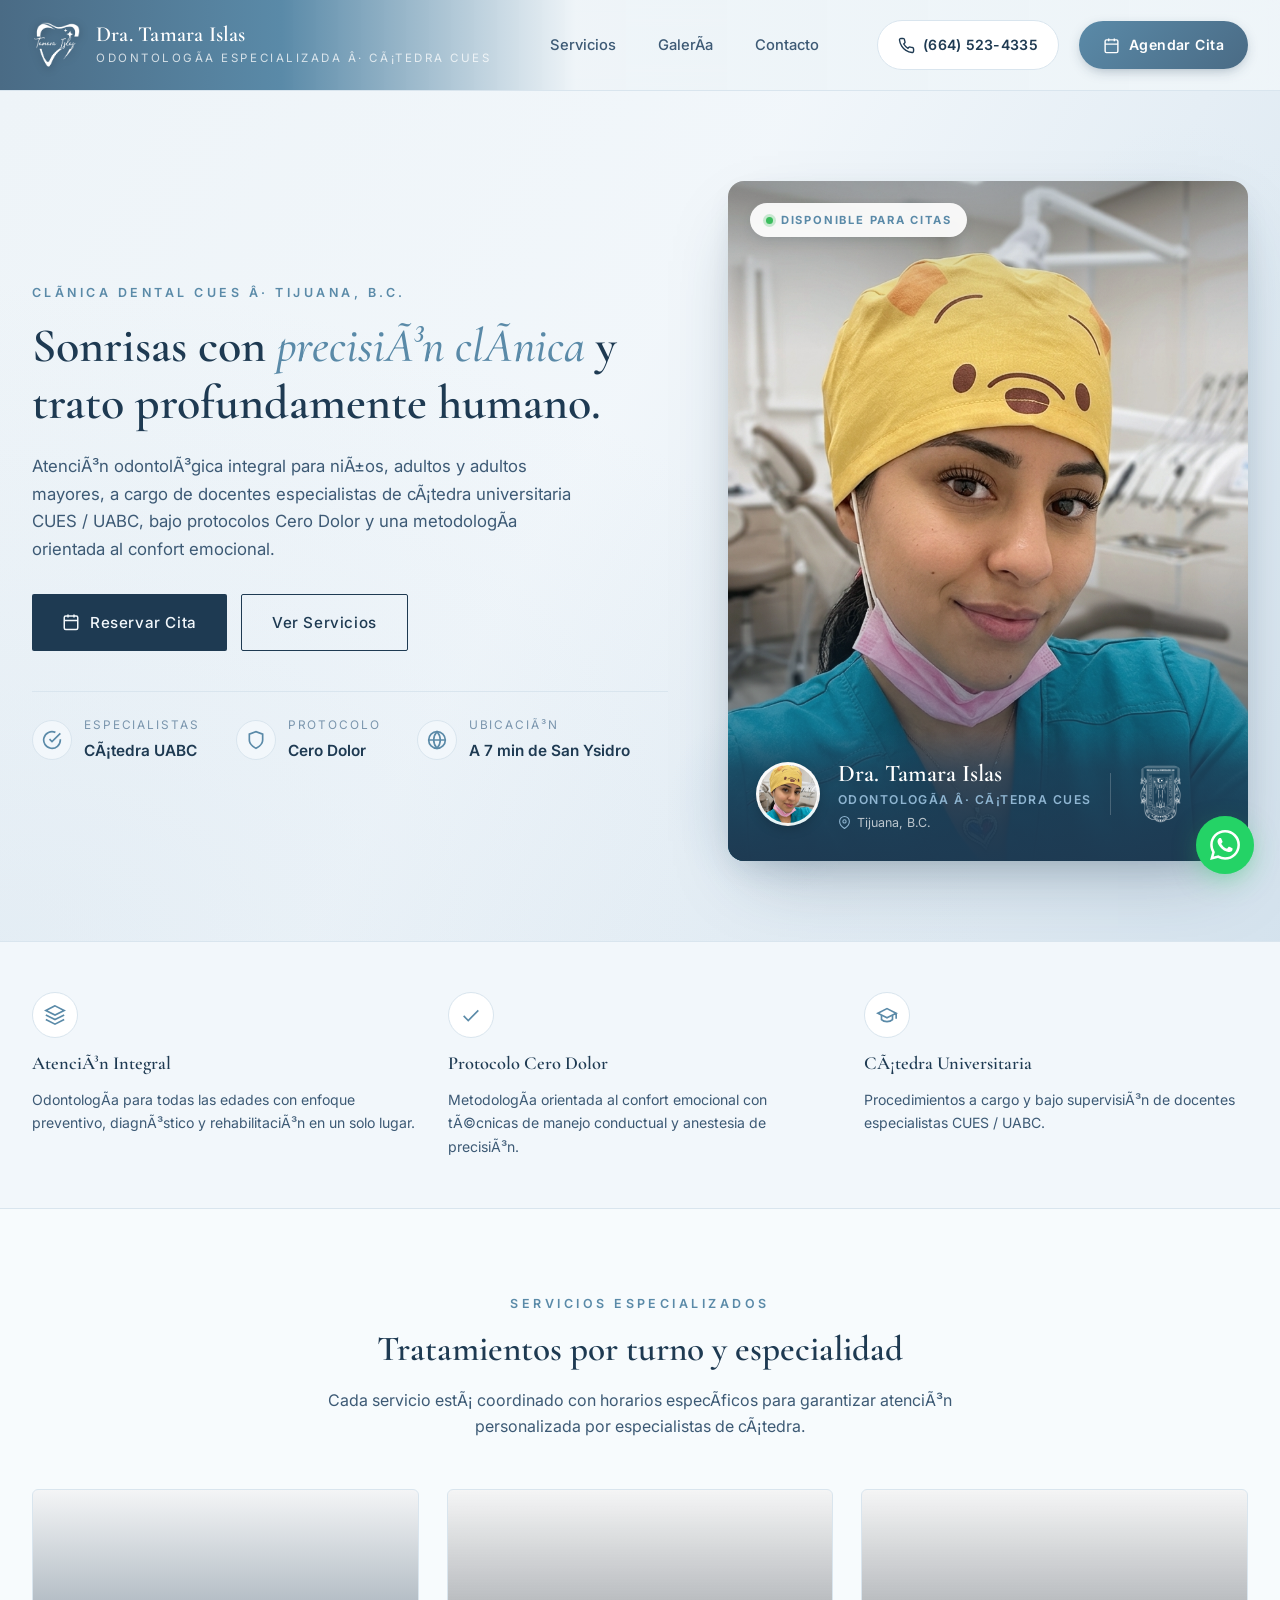
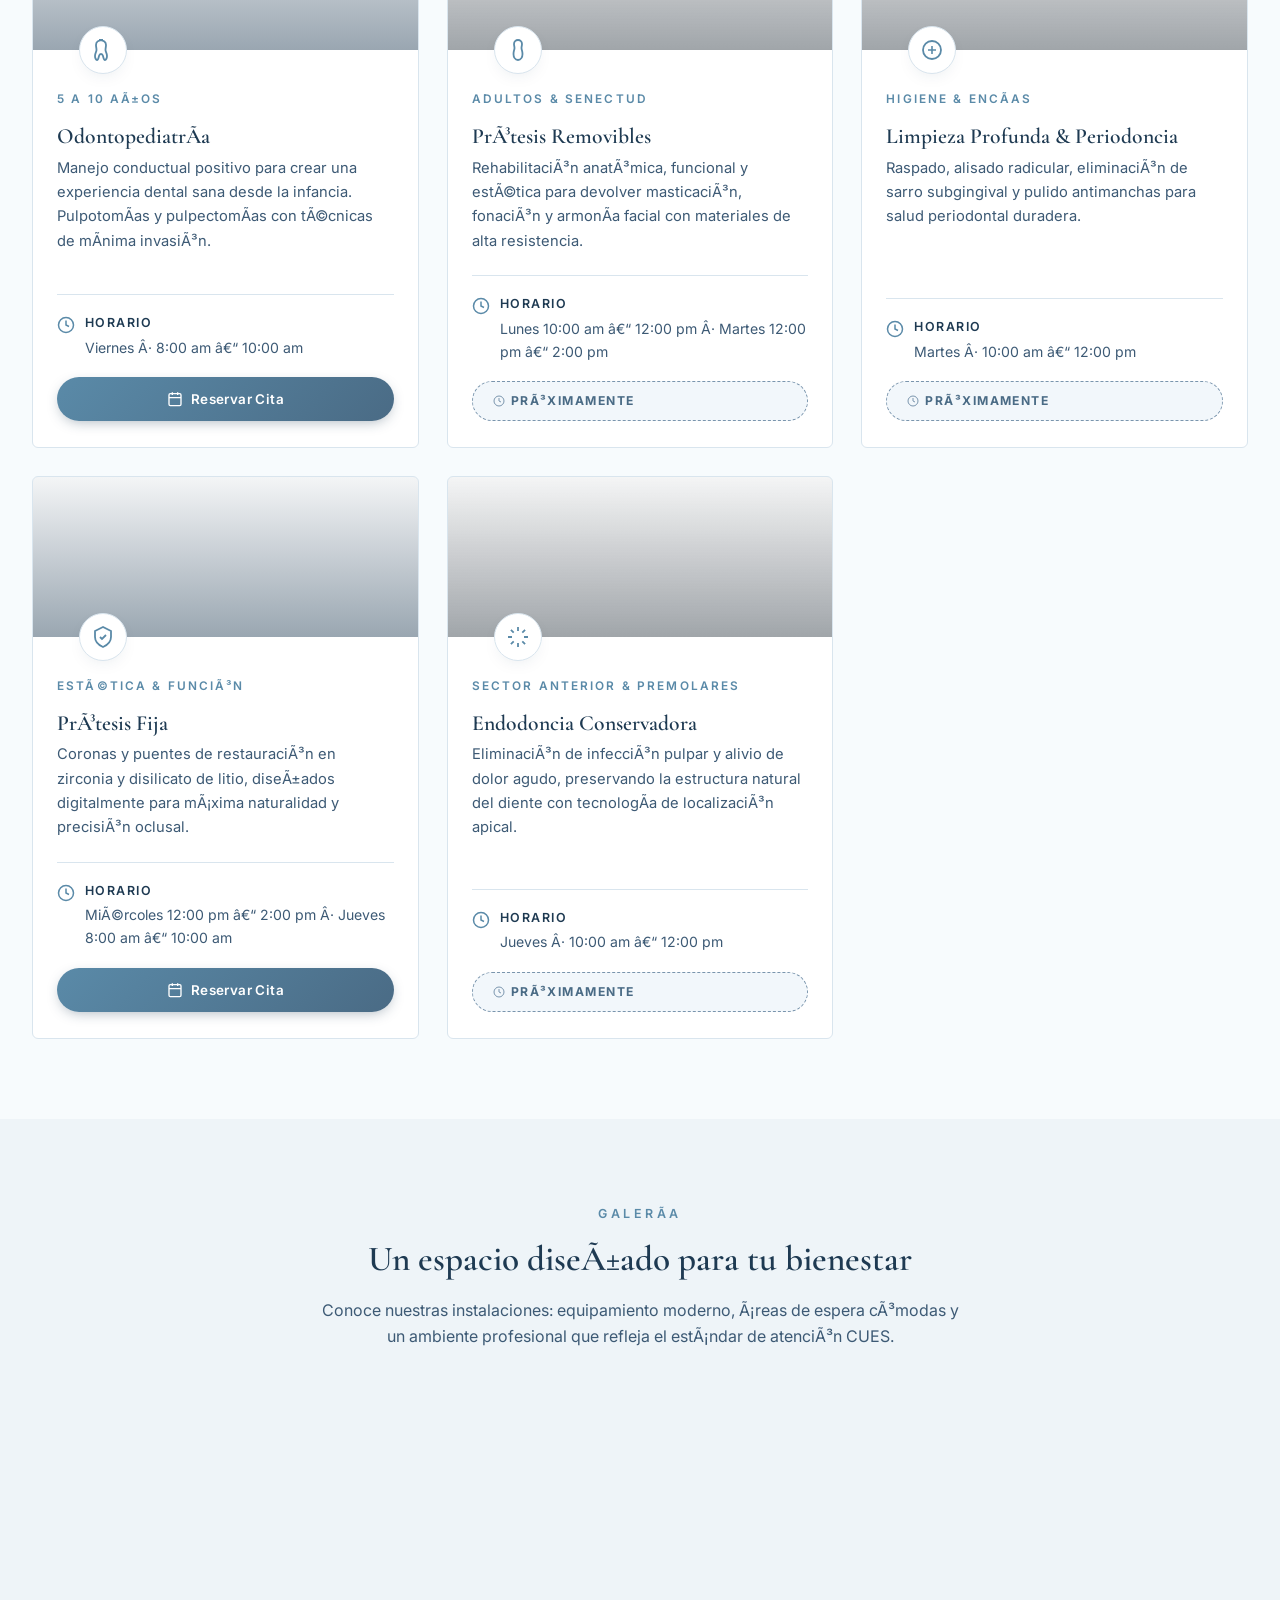
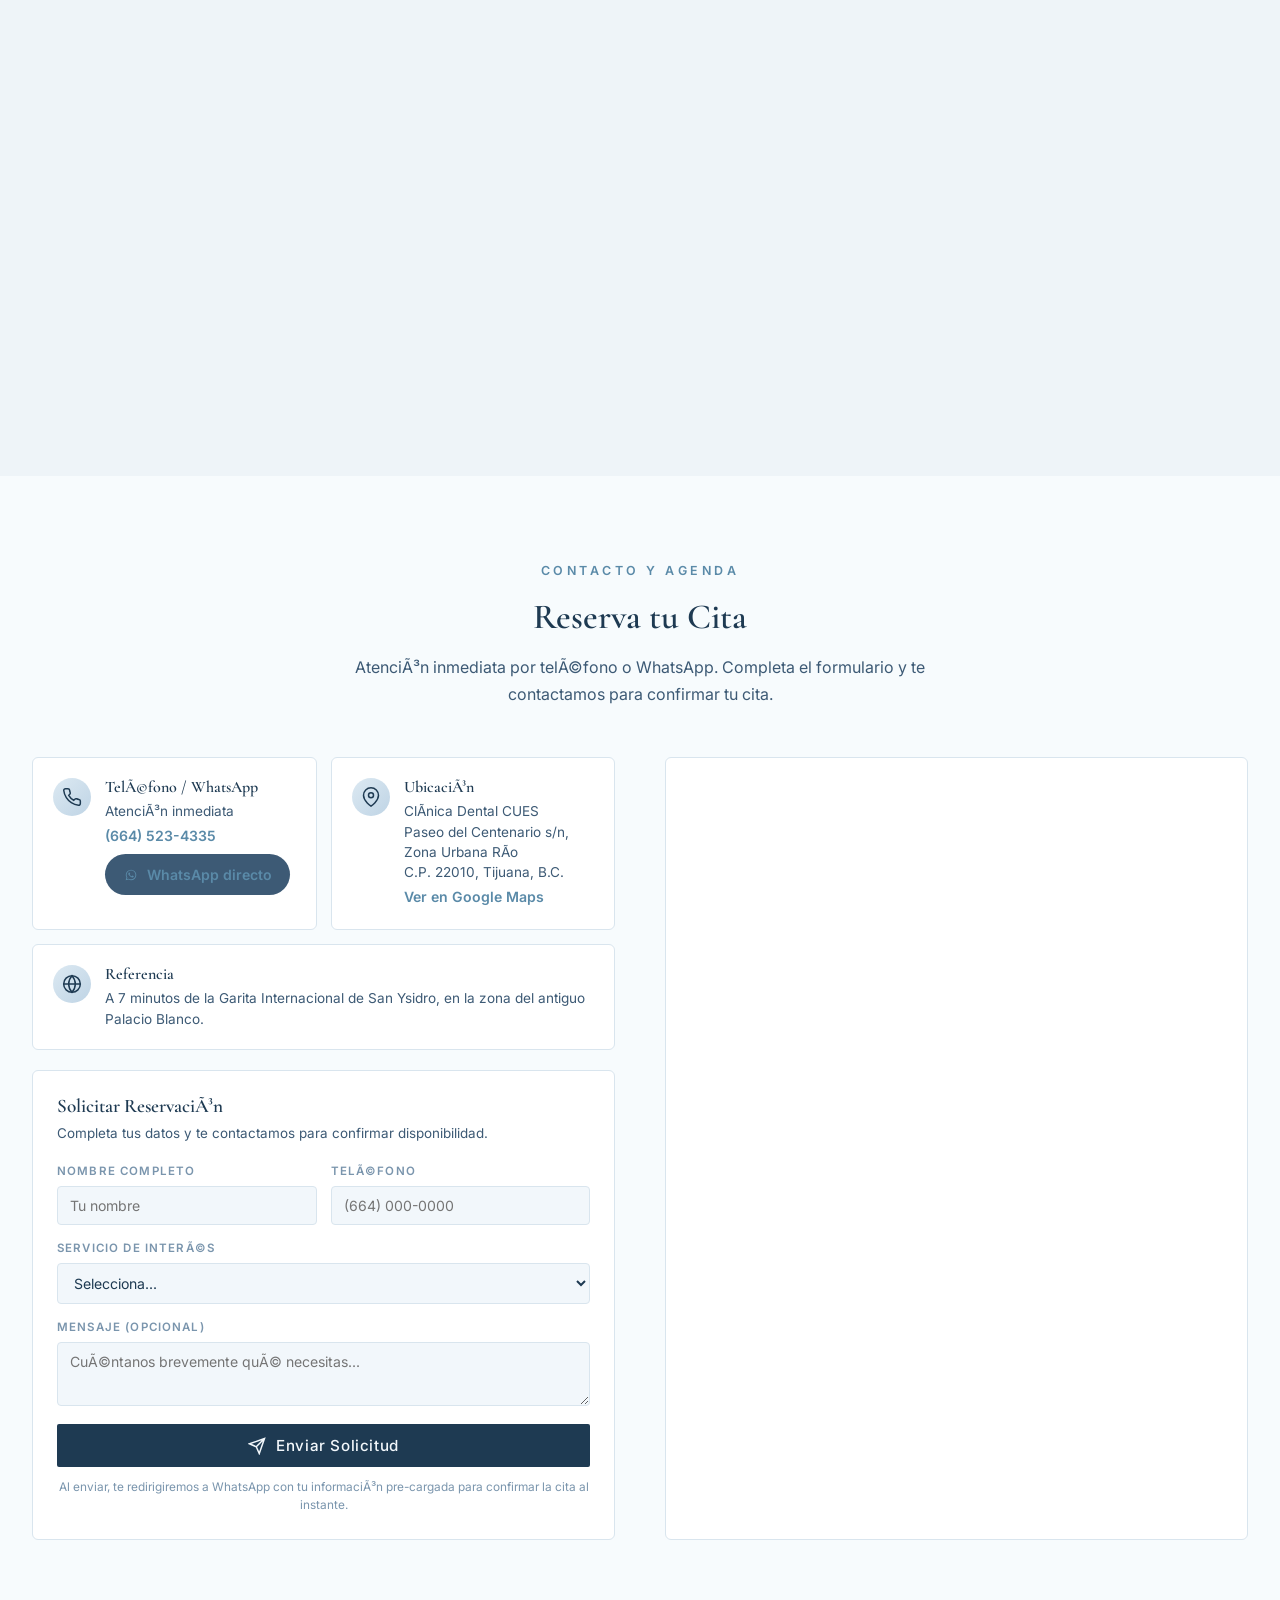
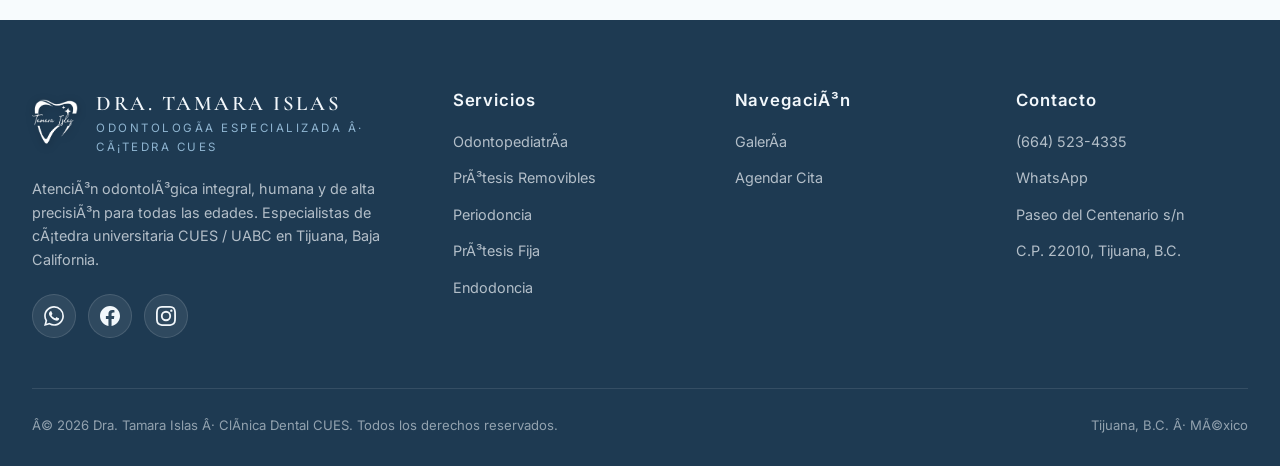
==== commit e37b67a6: "Fix encoding HTML/JS/API. Normalizar parámetros de ficha (nombre, tel, servicio, msg). Cache-busting" ====
--- a/index.html
+++ b/index.html
@@ -6,7 +6,7 @@
 <link rel="icon" type="image/png" href="assets/logo-blanco-sin-fondo.png?v=2" />
 <link rel="shortcut icon" href="assets/logo-blanco-sin-fondo.ico?v=2" />
 <title>Dra. Tamara Islas | OdontologÃ­a Especializada & CÃ¡tedra CUES</title>
-<meta name="description" content="AtenciÃ³n odontolÃ³gica integral, humana y de alta precisiÃ³n en Tijuana, B.C. Primera visita de cortesÃ­a. Especialistas de cÃ¡tedra universitaria CUES / UABC." />
+<meta name="description" content="AtenciÃ³n odontolÃ³gica integral, humana y de alta precisiÃ³n en Tijuana, B.C. Especialistas de cÃ¡tedra universitaria CUES / UABC." />
 <link rel="preconnect" href="https://fonts.googleapis.com" />
 <link rel="preconnect" href="https://fonts.gstatic.com" crossorigin />
 <link href="https://fonts.googleapis.com/css2?family=Cormorant+Garamond:wght@400;500;600;700&family=Inter:wght@300;400;500;600;700&display=swap" rel="stylesheet" />
@@ -103,7 +103,7 @@
               <div class="exp">
                 <img src="assets/uabc-escudo.png" alt="Escudo UABC" class="uabc-logo" />
               </div>
-            </div>al c
+            </div>
           </div>
         </div>
       </div>
@@ -155,7 +155,7 @@
             <svg viewBox="0 0 24 24" fill="none" stroke="currentColor" stroke-width="2"><circle cx="12" cy="12" r="10"/><path d="M12 6v6l4 2"/></svg>
             <span><strong>Horario</strong>Viernes Â· 8:00 am â€“ 10:00 am</span>
           </div>
-          <a href="#" class="svc-reserve" data-servicio="OdontopediatrÃ­a">Reservar Cita</a>
+          <a href="#contacto" class="svc-reserve" data-servicio="OdontopediatrÃ­a">Reservar Cita</a>
         </div>
       </div>
 
@@ -200,7 +200,7 @@
             <svg viewBox="0 0 24 24" fill="none" stroke="currentColor" stroke-width="2"><circle cx="12" cy="12" r="10"/><path d="M12 6v6l4 2"/></svg>
             <span><strong>Horario</strong>MiÃ©rcoles 12:00 pm â€“ 2:00 pm Â· Jueves 8:00 am â€“ 10:00 am</span>
           </div>
-          <a href="#" class="svc-reserve" data-servicio="PrÃ³tesis Fija">Reservar Cita</a>
+          <a href="#contacto" class="svc-reserve" data-servicio="PrÃ³tesis Fija">Reservar Cita</a>
         </div>
       </div>
 
@@ -401,7 +401,7 @@
   <svg viewBox="0 0 24 24" fill="currentColor"><path d="M17.472 14.382c-.297-.149-1.758-.867-2.03-.967-.273-.099-.471-.148-.67.15-.197.297-.767.966-.94 1.164-.173.199-.347.223-.644.075-.297-.15-1.255-.463-2.39-1.475-.883-.788-1.48-1.761-1.653-2.059-.173-.297-.018-.458.13-.606.134-.133.298-.347.446-.52.149-.174.198-.298.298-.497.099-.198.05-.371-.025-.52-.075-.149-.669-1.612-.916-2.207-.242-.579-.487-.5-.669-.51l-.57-.01c-.198 0-.52.074-.792.372-.272.297-1.04 1.016-1.04 2.479 0 1.462 1.065 2.875 1.213 3.074.149.198 2.096 3.2 5.077 4.487.709.306 1.262.489 1.694.625.712.227 1.36.195 1.871.118.571-.085 1.758-.719 2.006-1.413.248-.694.248-1.289.173-1.413-.074-.124-.272-.198-.57-.347m-5.421 7.403h-.004a9.87 9.87 0 01-5.031-1.378l-.361-.214-3.741.982.998-3.648-.235-.374a9.86 9.86 0 01-1.51-5.26c.001-5.45 4.436-9.884 9.888-9.884 2.64 0 5.122 1.03 6.988 2.898a9.825 9.825 0 012.893 6.994c-.003 5.45-4.437 9.884-9.885 9.884m8.413-18.297A11.815 11.815 0 0012.05 0C5.495 0 .16 5.335.157 11.892c0 2.096.547 4.142 1.588 5.945L.057 24l6.305-1.654a11.882 11.882 0 005.683 1.448h.005c6.554 0 11.89-5.335 11.893-11.893a11.821 11.821 0 00-3.48-8.413z"/></svg>
 </a>
 
-<script src="js/script.js?v=10"></script>
+<script src="js/script.js?v=11"></script>
 
 </body>
 </html>
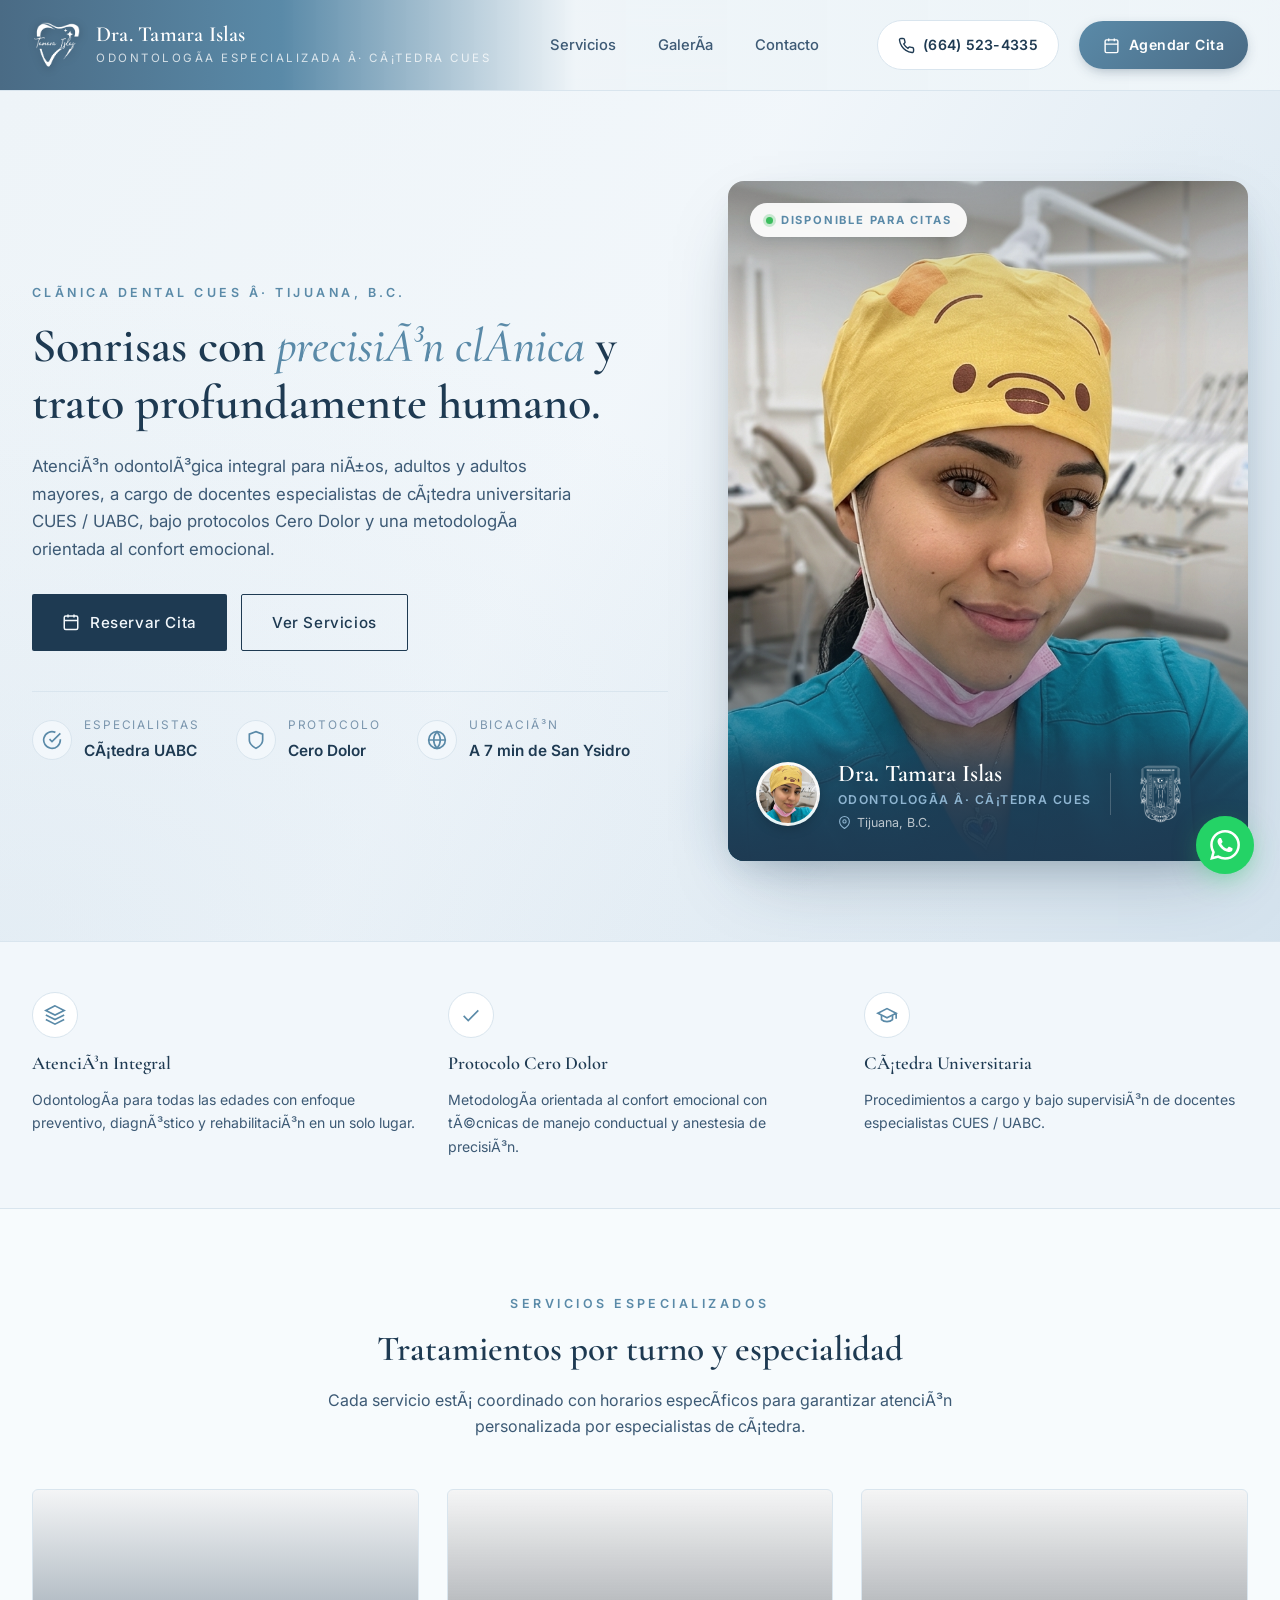
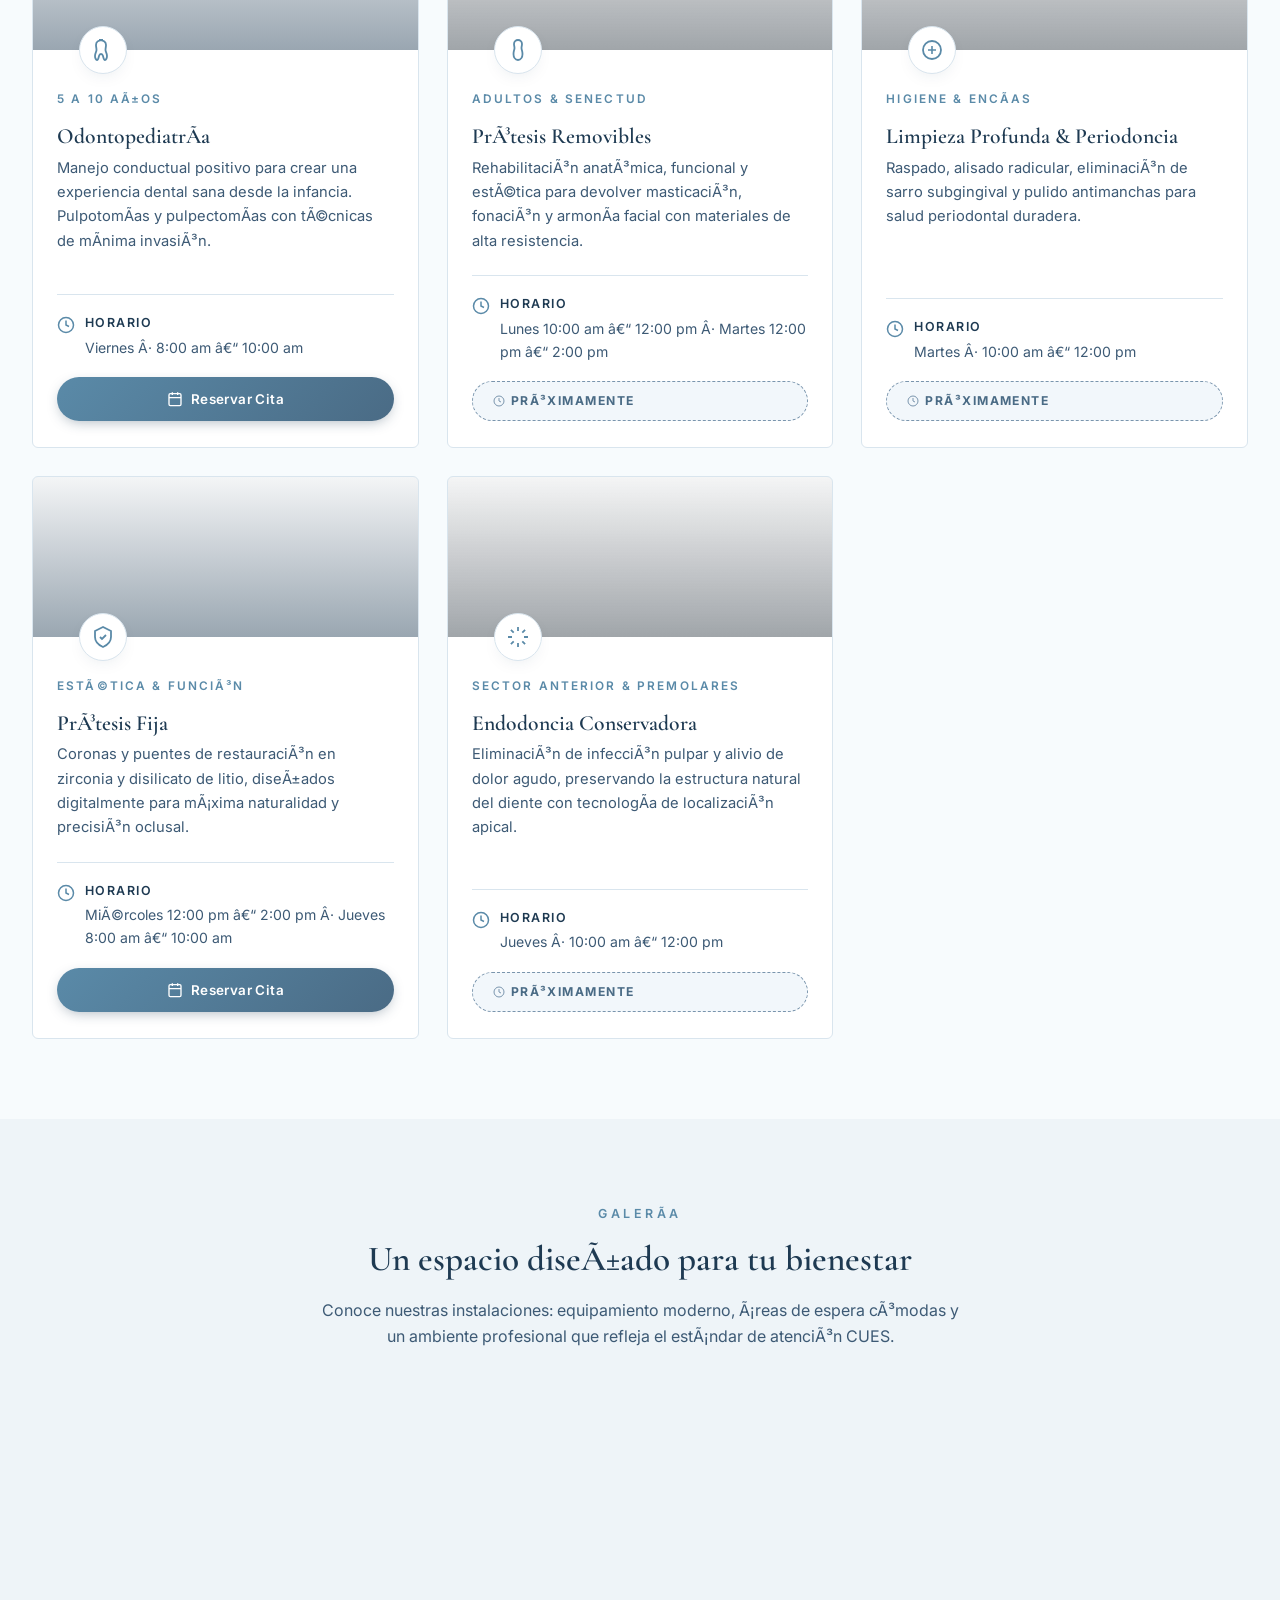
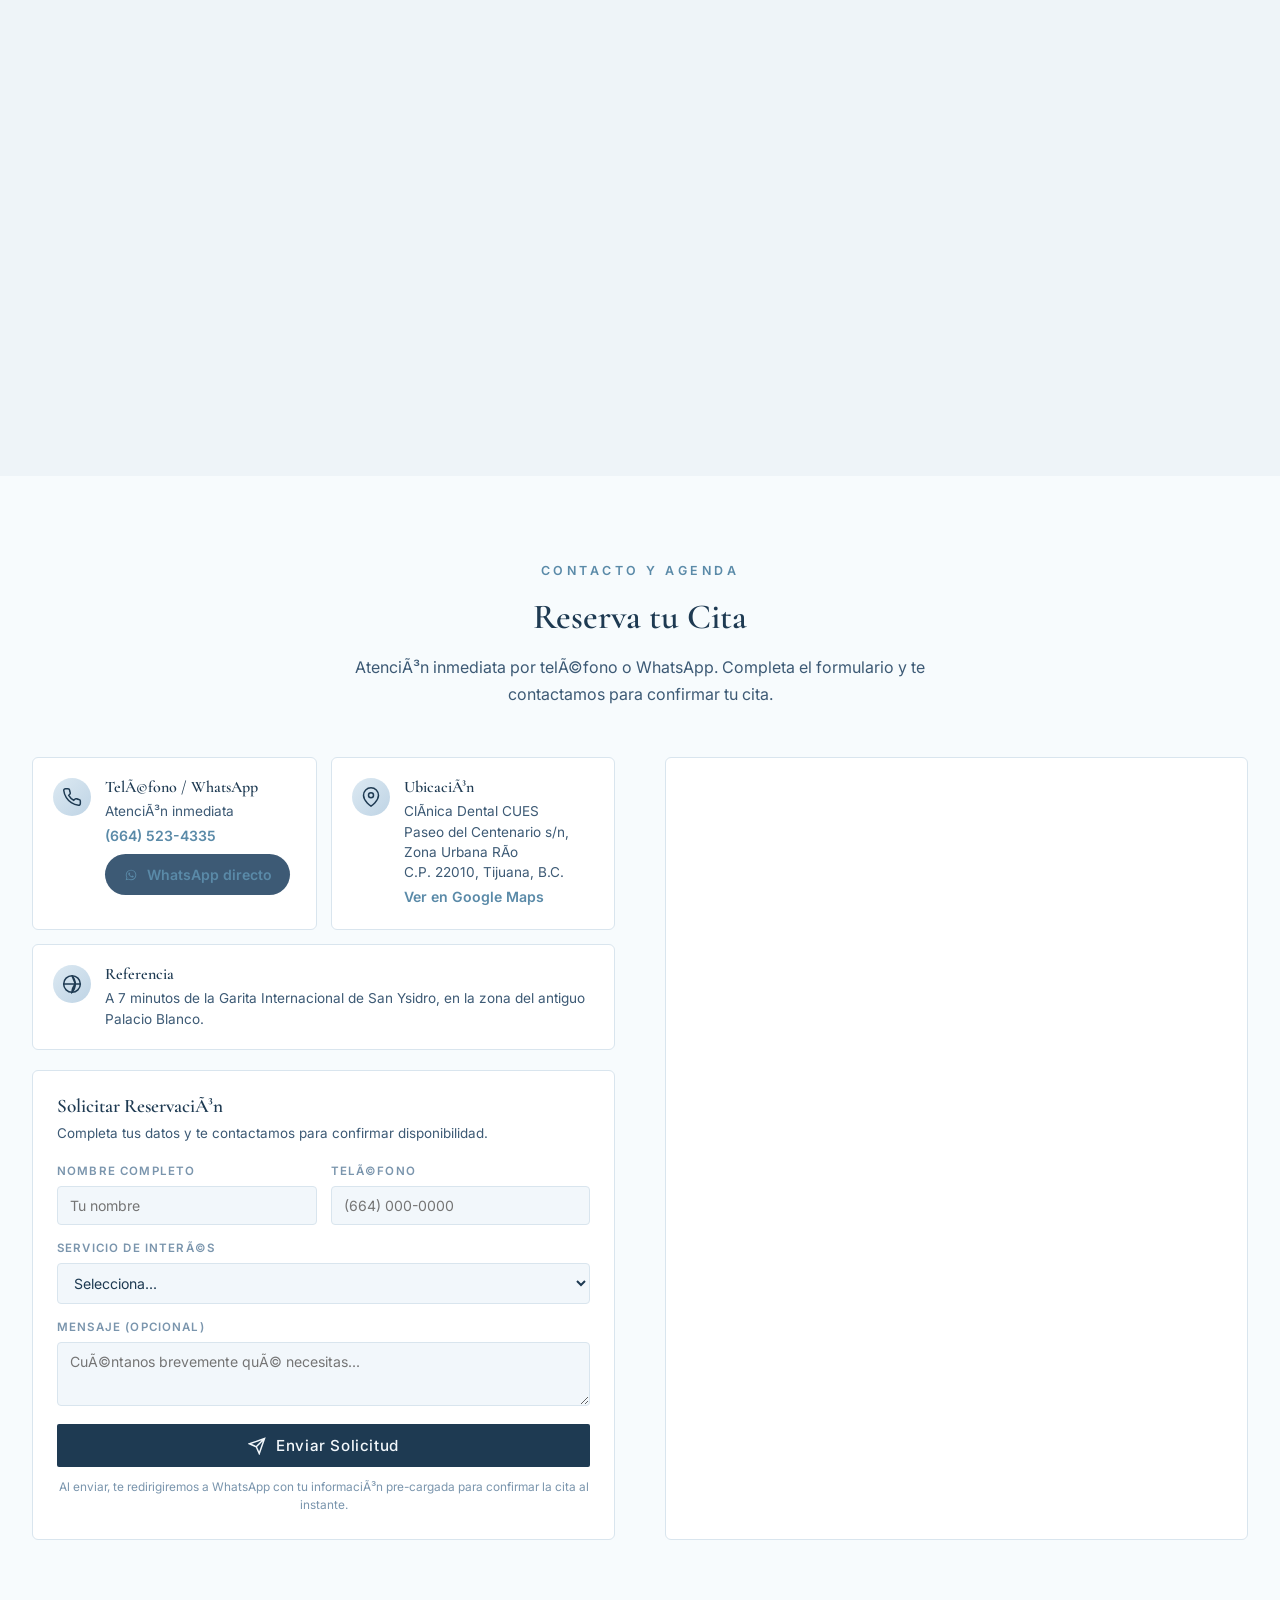
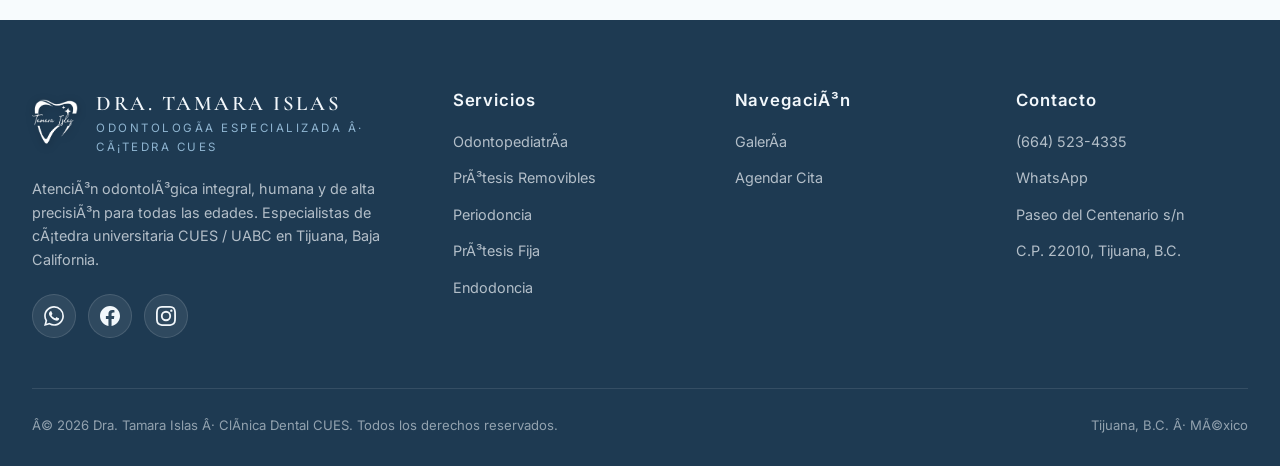
==== commit 0085df62: "Restaurar codificacion limpia UTF-8 en todo el sitio: acentos, signos de puntuacion y emojis. Cache-" ====
--- a/index.html
+++ b/index.html
@@ -277,7 +277,7 @@
           </div>
 
           <div class="contact-block full">
-            <span class="ic"><svg viewBox="0 0 24 24" fill="none" stroke="currentColor" stroke-width="1.8"><circle cx="12" cy="12" r="10"/><path d="M2 12h20M12 2a15.3 15.3 0 0 1 4 10 15.3 15.3 0 0 1-4 10 15.3 15.3 0 0 1-4-10 15.3 15.3 0 0 1 4-10z"/></svg></span>
+            <span class="ic"><svg viewBox="0 0 24 24" fill="none" stroke="currentColor" stroke-width="1.8"><circle cx="12" cy="12" r="10"/><path d="M2 12h20M12 2a15.3 15.3 0 0 1 4 10 15.3 15.3 0 0 1-4 10 15.3 15.3 0 0 1 4-10z"/></svg></span>
             <div>
               <h4>Referencia</h4>
               <p>A 7 minutos de la Garita Internacional de San Ysidro, en la zona del antiguo Palacio Blanco.</p>
@@ -401,7 +401,7 @@
   <svg viewBox="0 0 24 24" fill="currentColor"><path d="M17.472 14.382c-.297-.149-1.758-.867-2.03-.967-.273-.099-.471-.148-.67.15-.197.297-.767.966-.94 1.164-.173.199-.347.223-.644.075-.297-.15-1.255-.463-2.39-1.475-.883-.788-1.48-1.761-1.653-2.059-.173-.297-.018-.458.13-.606.134-.133.298-.347.446-.52.149-.174.198-.298.298-.497.099-.198.05-.371-.025-.52-.075-.149-.669-1.612-.916-2.207-.242-.579-.487-.5-.669-.51l-.57-.01c-.198 0-.52.074-.792.372-.272.297-1.04 1.016-1.04 2.479 0 1.462 1.065 2.875 1.213 3.074.149.198 2.096 3.2 5.077 4.487.709.306 1.262.489 1.694.625.712.227 1.36.195 1.871.118.571-.085 1.758-.719 2.006-1.413.248-.694.248-1.289.173-1.413-.074-.124-.272-.198-.57-.347m-5.421 7.403h-.004a9.87 9.87 0 01-5.031-1.378l-.361-.214-3.741.982.998-3.648-.235-.374a9.86 9.86 0 01-1.51-5.26c.001-5.45 4.436-9.884 9.888-9.884 2.64 0 5.122 1.03 6.988 2.898a9.825 9.825 0 012.893 6.994c-.003 5.45-4.437 9.884-9.885 9.884m8.413-18.297A11.815 11.815 0 0012.05 0C5.495 0 .16 5.335.157 11.892c0 2.096.547 4.142 1.588 5.945L.057 24l6.305-1.654a11.882 11.882 0 005.683 1.448h.005c6.554 0 11.89-5.335 11.893-11.893a11.821 11.821 0 00-3.48-8.413z"/></svg>
 </a>
 
-<script src="js/script.js?v=11"></script>
+<script src="js/script.js?v=12"></script>
 
 </body>
 </html>
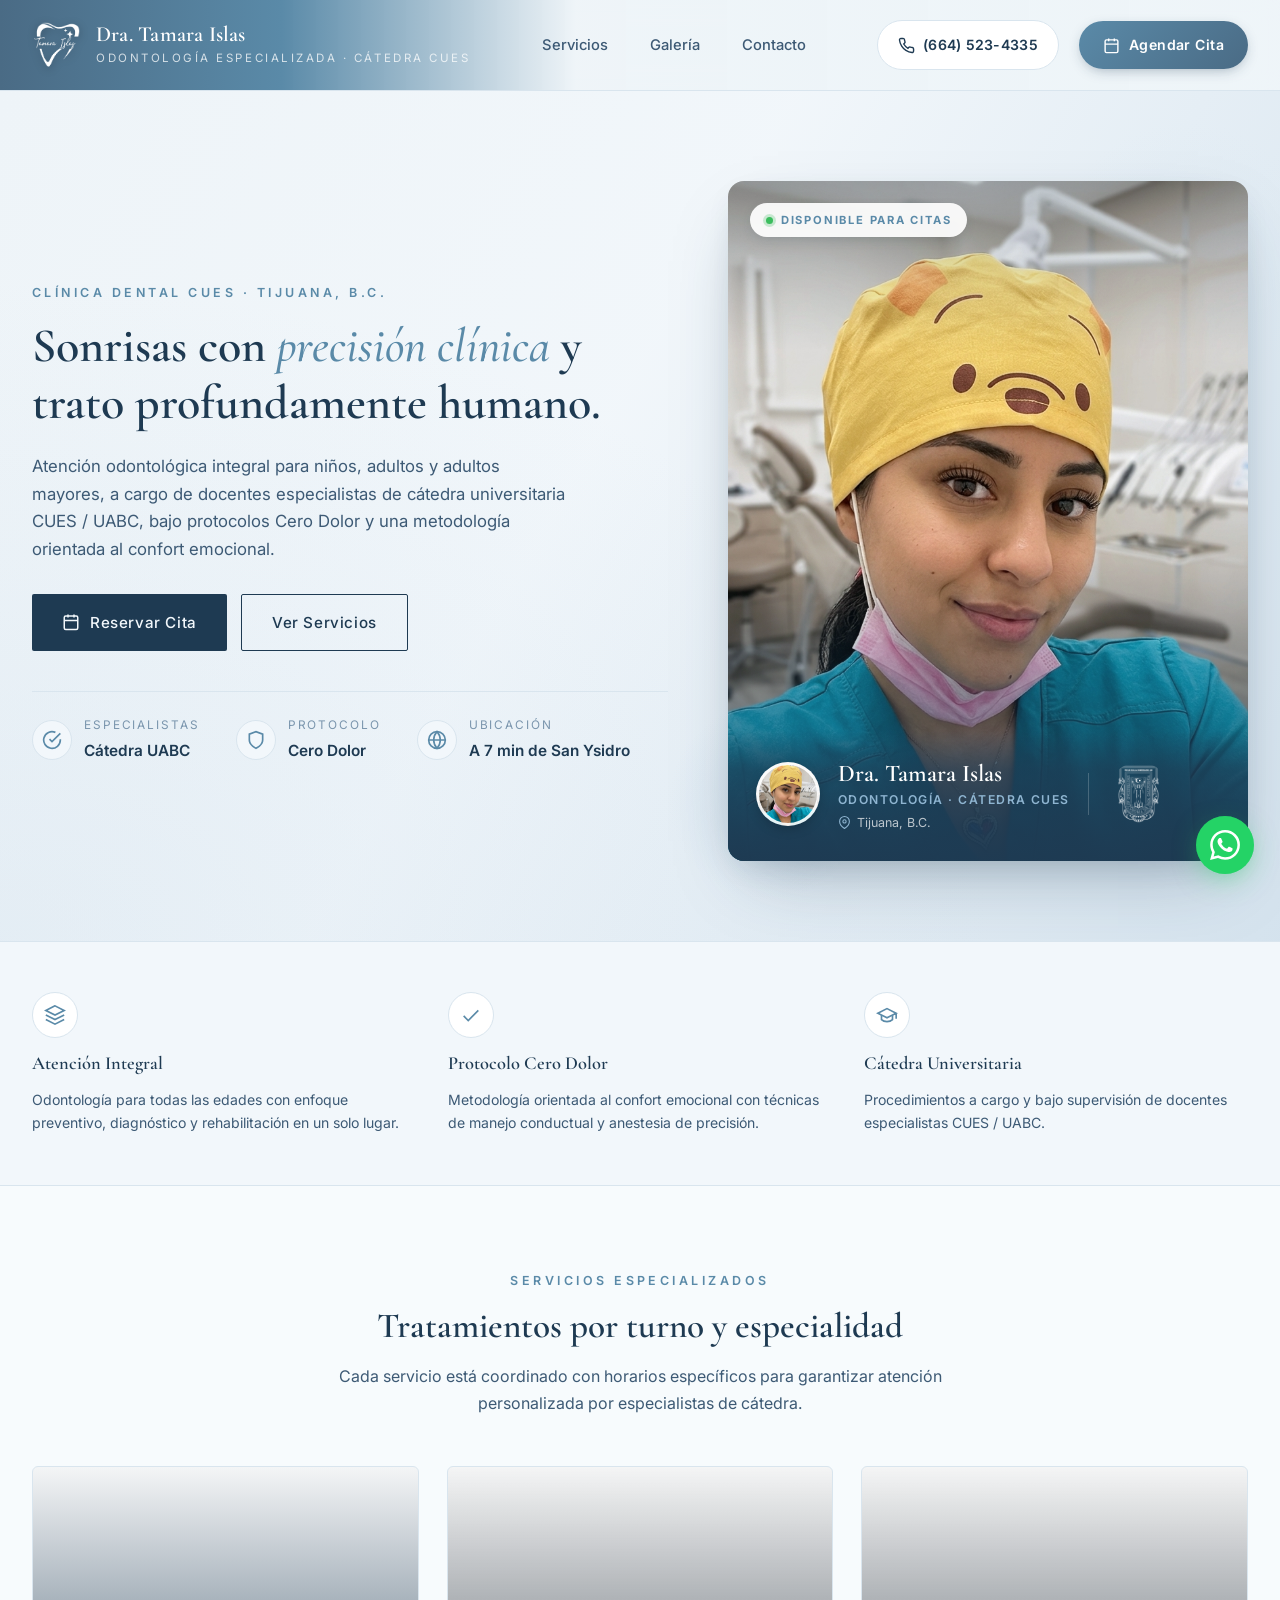
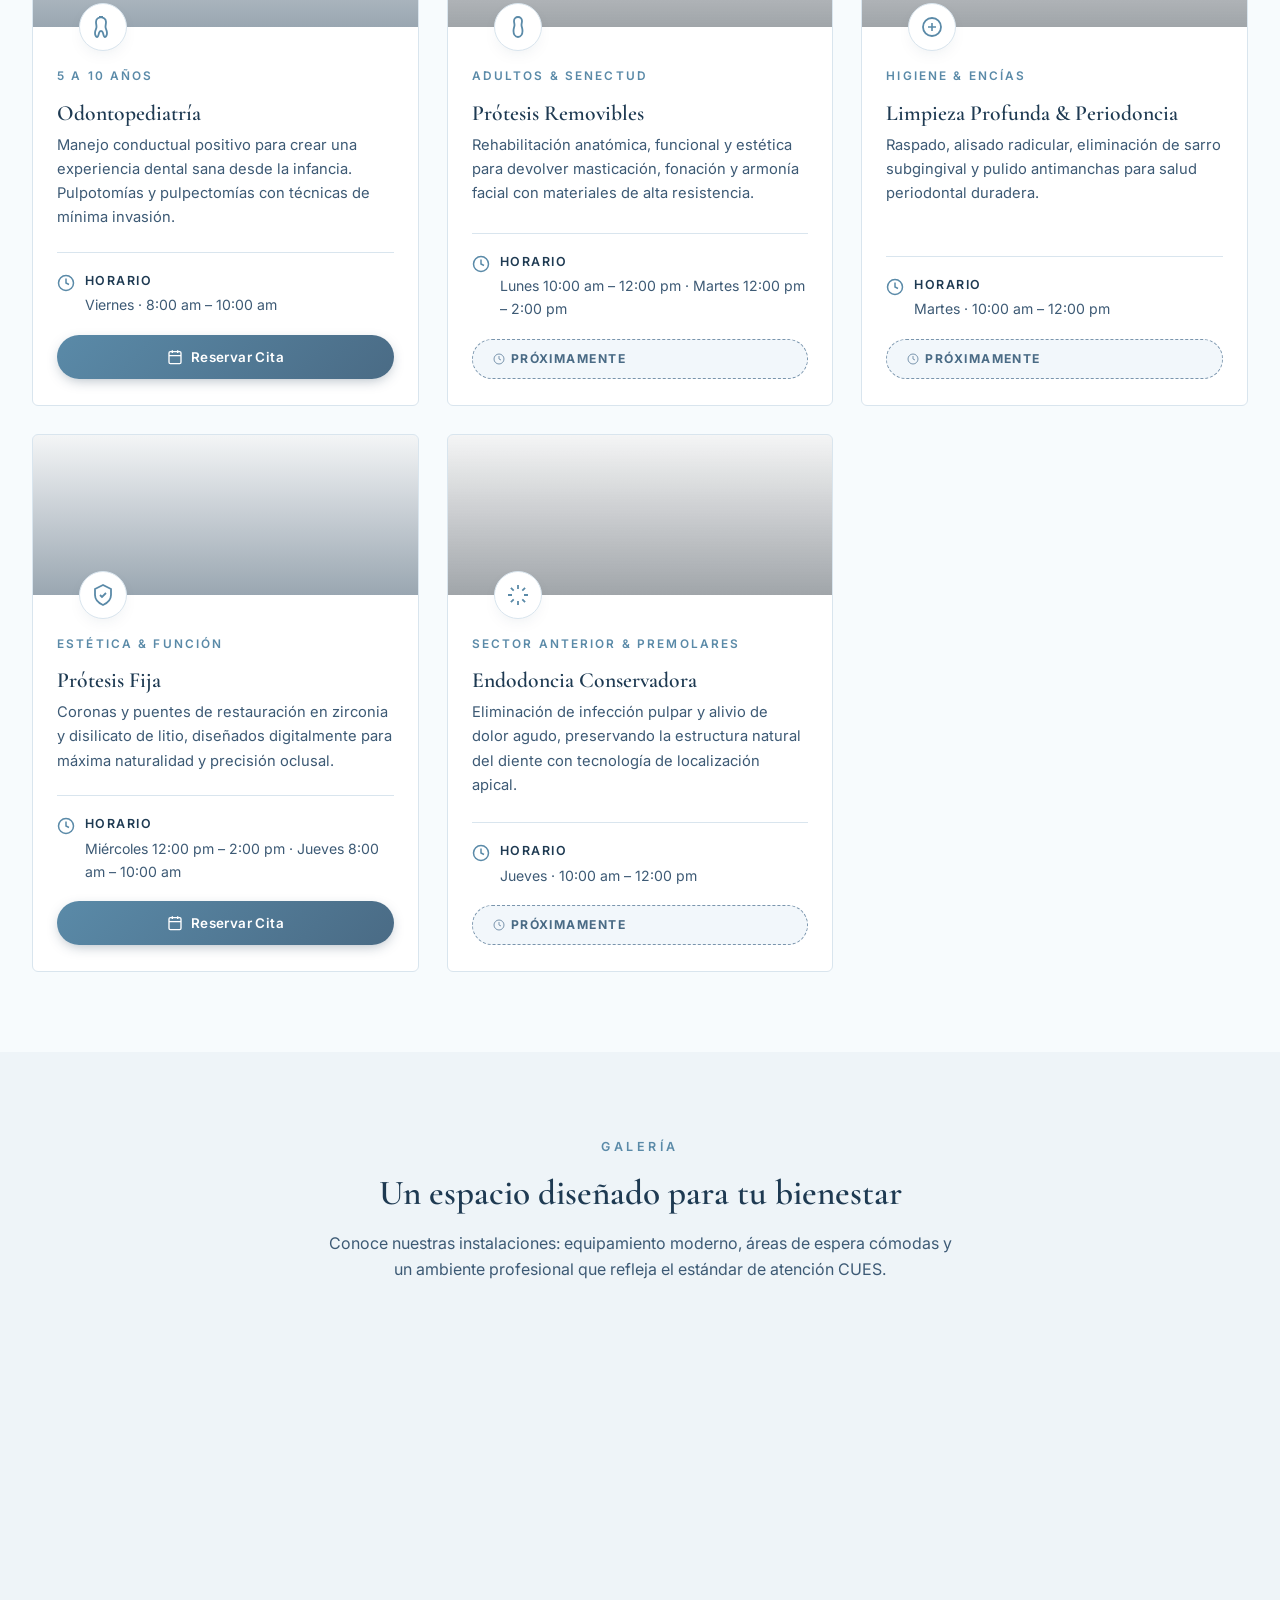
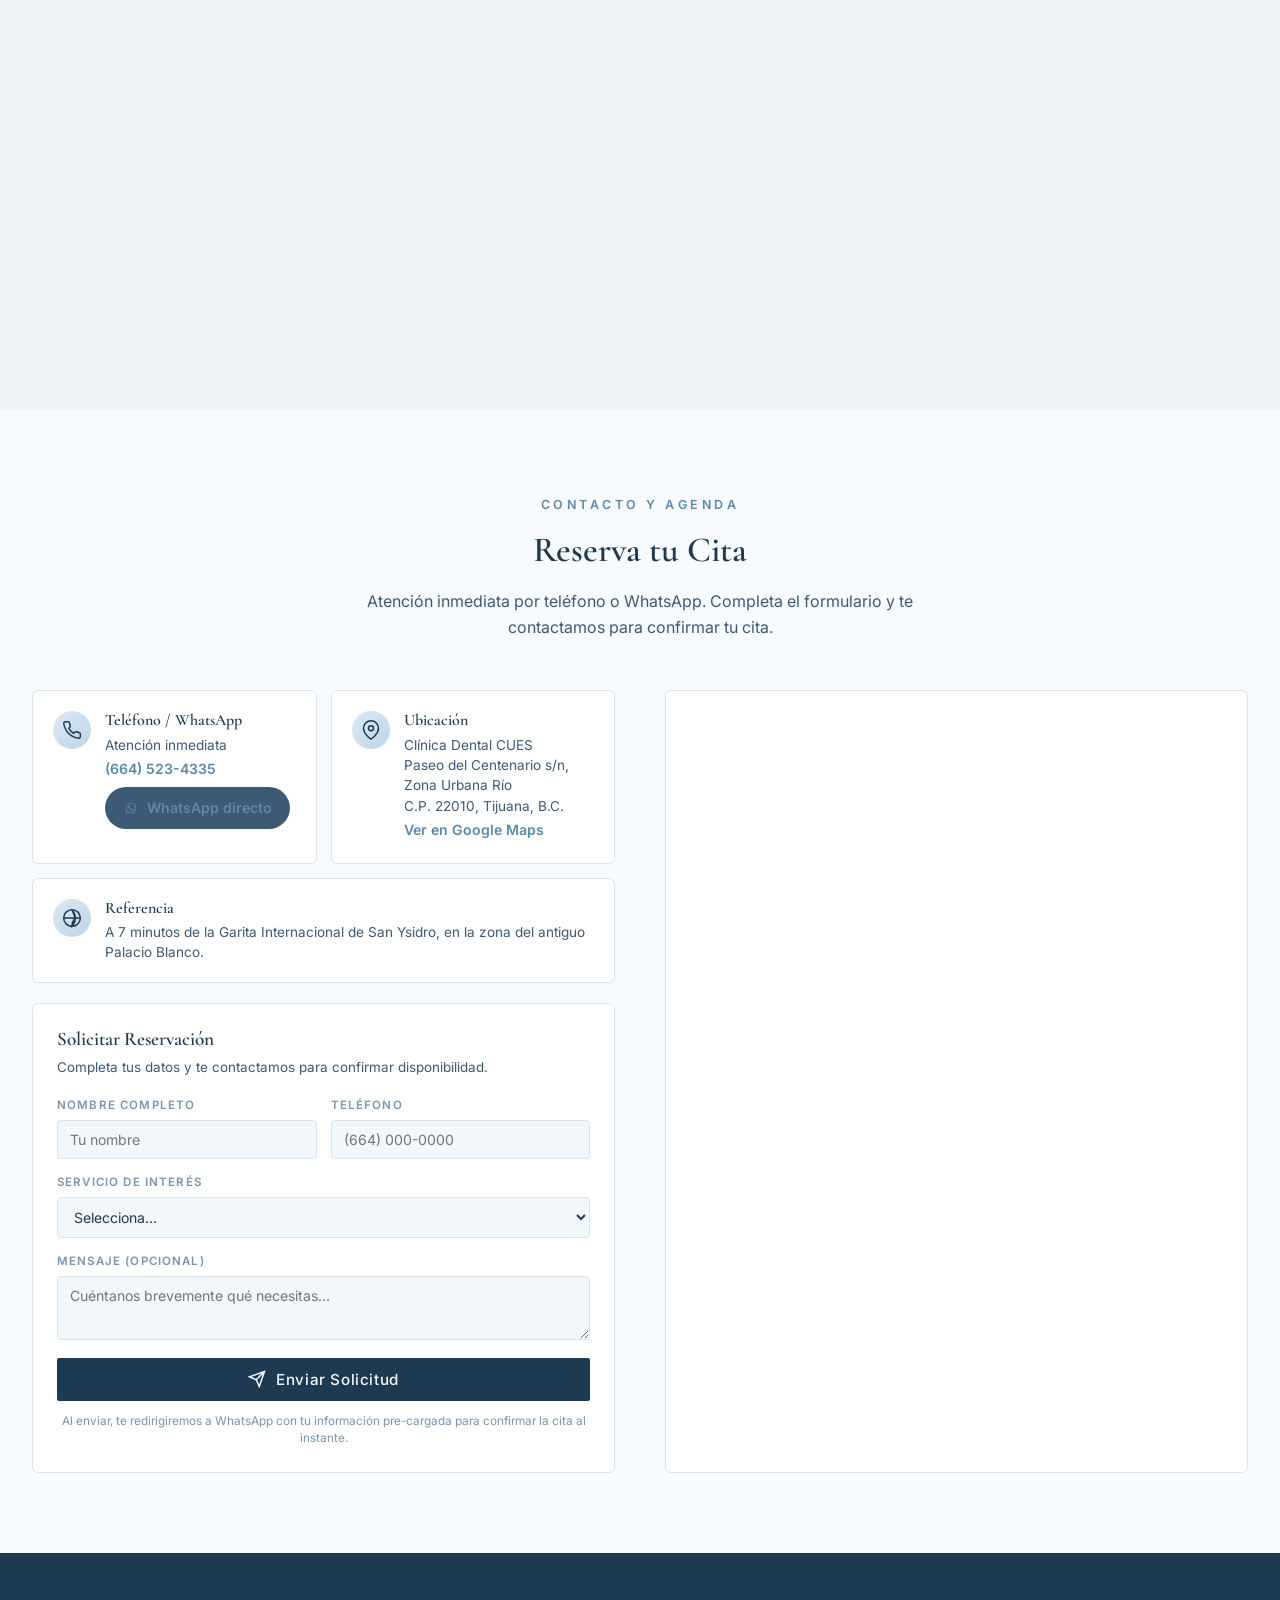
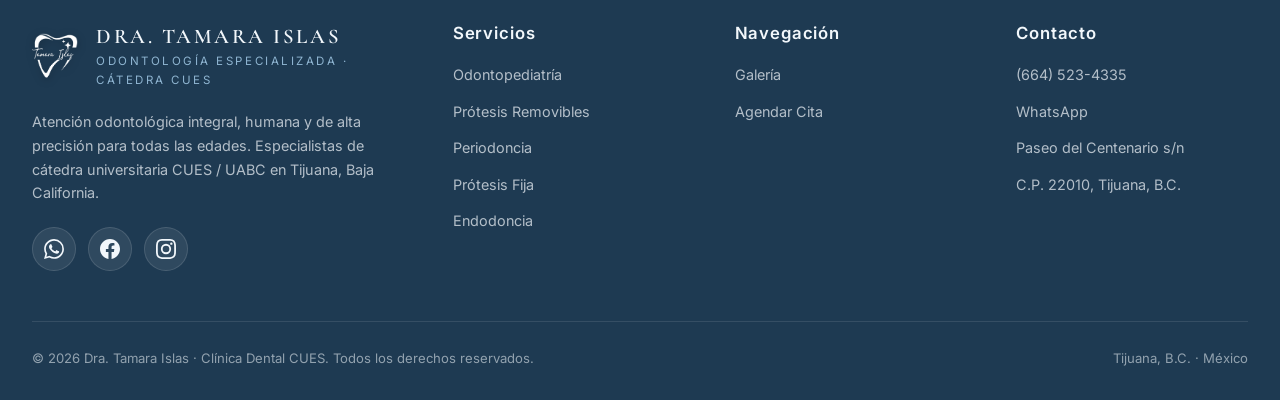
==== commit 8039508c: "Codificacion definitiva: convertir acentos a entidades HTML estandar (&oacute;, &iacute;, &middot;, " ====
--- a/index.html
+++ b/index.html
@@ -5,8 +5,8 @@
 <meta name="viewport" content="width=device-width, initial-scale=1.0" />
 <link rel="icon" type="image/png" href="assets/logo-blanco-sin-fondo.png?v=2" />
 <link rel="shortcut icon" href="assets/logo-blanco-sin-fondo.ico?v=2" />
-<title>Dra. Tamara Islas | OdontologÃ­a Especializada & CÃ¡tedra CUES</title>
-<meta name="description" content="AtenciÃ³n odontolÃ³gica integral, humana y de alta precisiÃ³n en Tijuana, B.C. Especialistas de cÃ¡tedra universitaria CUES / UABC." />
+<title>Dra. Tamara Islas | Odontolog&iacute;a Especializada &amp; C&aacute;tedra CUES</title>
+<meta name="description" content="Atenci&oacute;n odontol&oacute;gica integral, humana y de alta precisi&oacute;n en Tijuana, B.C. Especialistas de c&aacute;tedra universitaria CUES / UABC." />
 <link rel="preconnect" href="https://fonts.googleapis.com" />
 <link rel="preconnect" href="https://fonts.gstatic.com" crossorigin />
 <link href="https://fonts.googleapis.com/css2?family=Cormorant+Garamond:wght@400;500;600;700&family=Inter:wght@300;400;500;600;700&display=swap" rel="stylesheet" />
@@ -24,12 +24,12 @@
         </span>
         <span class="brand-text">
           <h1>Dra. Tamara Islas</h1>
-          <span>OdontologÃ­a Especializada Â· CÃ¡tedra CUES</span>
+          <span>Odontolog&iacute;a Especializada &middot; C&aacute;tedra CUES</span>
         </span>
       </a>
       <div class="nav-links" id="navLinks">
         <a href="#servicios">Servicios</a>
-        <a href="#galeria">GalerÃ­a</a>
+        <a href="#galeria">Galer&iacute;a</a>
         <a href="#contacto">Contacto</a>
       </div>
       <div class="nav-cta">
@@ -41,7 +41,7 @@
           <svg viewBox="0 0 24 24" fill="none" stroke="currentColor" stroke-width="2"><rect x="3" y="4" width="18" height="18" rx="2"/><path d="M16 2v4M8 2v4M3 10h18"/></svg>
           Agendar Cita
         </a>
-        <button class="menu-toggle" id="menuToggle" aria-label="MenÃº">
+        <button class="menu-toggle" id="menuToggle" aria-label="Men&uacute;">
           <svg viewBox="0 0 24 24" fill="none" stroke="currentColor" stroke-width="2"><path d="M3 12h18M3 6h18M3 18h18"/></svg>
         </button>
       </div>
@@ -54,9 +54,9 @@
   <div class="container">
     <div class="hero-grid">
       <div class="reveal">
-        <span class="eyebrow">ClÃ­nica Dental CUES Â· Tijuana, B.C.</span>
-        <h1>Sonrisas con <em>precisiÃ³n clÃ­nica</em> y trato profundamente humano.</h1>
-        <p class="lead">AtenciÃ³n odontolÃ³gica integral para niÃ±os, adultos y adultos mayores, a cargo de docentes especialistas de cÃ¡tedra universitaria CUES / UABC, bajo protocolos Cero Dolor y una metodologÃ­a orientada al confort emocional.</p>
+        <span class="eyebrow">Cl&iacute;nica Dental CUES &middot; Tijuana, B.C.</span>
+        <h1>Sonrisas con <em>precisi&oacute;n cl&iacute;nica</em> y trato profundamente humano.</h1>
+        <p class="lead">Atenci&oacute;n odontol&oacute;gica integral para ni&ntilde;os, adultos y adultos mayores, a cargo de docentes especialistas de c&aacute;tedra universitaria CUES / UABC, bajo protocolos Cero Dolor y una metodolog&iacute;a orientada al confort emocional.</p>
         <div class="hero-cta">
           <a href="#contacto" class="btn btn-primary">
             <svg viewBox="0 0 24 24" fill="none" stroke="currentColor" stroke-width="2"><rect x="3" y="4" width="18" height="18" rx="2"/><path d="M16 2v4M8 2v4M3 10h18"/></svg>
@@ -67,7 +67,7 @@
         <div class="hero-meta">
           <div class="hero-meta-item">
             <span class="ic"><svg viewBox="0 0 24 24" fill="none" stroke="currentColor" stroke-width="2"><path d="M22 11.08V12a10 10 0 1 1-5.93-9.14"/><path d="M22 4L12 14.01l-3-3"/></svg></span>
-            <span><small>Especialistas</small><strong>CÃ¡tedra UABC</strong></span>
+            <span><small>Especialistas</small><strong>C&aacute;tedra UABC</strong></span>
           </div>
           <div class="hero-meta-item">
             <span class="ic"><svg viewBox="0 0 24 24" fill="none" stroke="currentColor" stroke-width="2"><path d="M12 22s8-4 8-10V5l-8-3-8 3v7c0 6 8 10 8 10z"/></svg></span>
@@ -75,7 +75,7 @@
           </div>
           <div class="hero-meta-item">
             <span class="ic"><svg viewBox="0 0 24 24" fill="none" stroke="currentColor" stroke-width="2"><circle cx="12" cy="12" r="10"/><path d="M2 12h20M12 2a15.3 15.3 0 0 1 4 10 15.3 15.3 0 0 1-4 10 15.3 15.3 0 0 1-4-10 15.3 15.3 0 0 1 4-10z"/></svg></span>
-            <span><small>UbicaciÃ³n</small><strong>A 7 min de San Ysidro</strong></span>
+            <span><small>Ubicaci&oacute;n</small><strong>A 7 min de San Ysidro</strong></span>
           </div>
         </div>
       </div>
@@ -93,7 +93,7 @@
               <span class="avatar"></span>
               <div class="info">
                 <strong>Dra. Tamara Islas</strong>
-                <span class="role">OdontologÃ­a Â· CÃ¡tedra CUES</span>
+                <span class="role">Odontolog&iacute;a &middot; C&aacute;tedra CUES</span>
                 <span class="meta">
                   <svg viewBox="0 0 24 24" fill="none" stroke="currentColor" stroke-width="2"><path d="M21 10c0 7-9 13-9 13s-9-6-9-13a9 9 0 0 1 18 0z"/><circle cx="12" cy="10" r="3"/></svg>
                   Tijuana, B.C.
@@ -117,18 +117,18 @@
     <div class="value-grid">
       <div class="value-item reveal">
         <span class="ic"><svg viewBox="0 0 24 24" fill="none" stroke="currentColor" stroke-width="1.8"><path d="M12 2L2 7l10 5 10-5-10-5z"/><path d="M2 17l10 5 10-5M2 12l10 5 10-5"/></svg></span>
-        <h4>AtenciÃ³n Integral</h4>
-        <p>OdontologÃ­a para todas las edades con enfoque preventivo, diagnÃ³stico y rehabilitaciÃ³n en un solo lugar.</p>
+        <h4>Atenci&oacute;n Integral</h4>
+        <p>Odontolog&iacute;a para todas las edades con enfoque preventivo, diagn&oacute;stico y rehabilitaci&oacute;n en un solo lugar.</p>
       </div>
       <div class="value-item reveal">
         <span class="ic"><svg viewBox="0 0 24 24" fill="none" stroke="currentColor" stroke-width="1.8"><path d="M20 7L9 18l-5-5"/></svg></span>
         <h4>Protocolo Cero Dolor</h4>
-        <p>MetodologÃ­a orientada al confort emocional con tÃ©cnicas de manejo conductual y anestesia de precisiÃ³n.</p>
+        <p>Metodolog&iacute;a orientada al confort emocional con t&eacute;cnicas de manejo conductual y anestesia de precisi&oacute;n.</p>
       </div>
       <div class="value-item reveal">
         <span class="ic"><svg viewBox="0 0 24 24" fill="none" stroke="currentColor" stroke-width="1.8"><path d="M22 10v6M2 10l10-5 10 5-10 5z"/><path d="M6 12v5c3 3 9 3 12 0v-5"/></svg></span>
-        <h4>CÃ¡tedra Universitaria</h4>
-        <p>Procedimientos a cargo y bajo supervisiÃ³n de docentes especialistas CUES / UABC.</p>
+        <h4>C&aacute;tedra Universitaria</h4>
+        <p>Procedimientos a cargo y bajo supervisi&oacute;n de docentes especialistas CUES / UABC.</p>
       </div>
     </div>
   </div>
@@ -140,7 +140,7 @@
     <div class="sec-head reveal">
       <span class="eyebrow">Servicios Especializados</span>
       <h2>Tratamientos por turno y especialidad</h2>
-      <p>Cada servicio estÃ¡ coordinado con horarios especÃ­ficos para garantizar atenciÃ³n personalizada por especialistas de cÃ¡tedra.</p>
+      <p>Cada servicio est&aacute; coordinado con horarios espec&iacute;ficos para garantizar atenci&oacute;n personalizada por especialistas de c&aacute;tedra.</p>
     </div>
     <div class="svc-grid">
 
@@ -148,14 +148,14 @@
         <div class="svc-img" style="background-image:url('https://images.unsplash.com/photo-1598256989800-fe5f95da9787?auto=format&fit=crop&w=600&q=80')"></div>
         <div class="svc-body">
           <span class="svc-ic"><svg viewBox="0 0 24 24" fill="none" stroke="currentColor" stroke-width="1.8"><path d="M12 2C7 2 5 4 5 7c0 2 .5 3 .5 5 0 2-1.5 3-1.5 6 0 2 1 4 2 4 1.2 0 1.5-2 2-4 .3-1.3.8-2 2-2s1.7.7 2 2c.5 2 .8 4 2 4 1 0 2-2 2-4 0-3-1.5-4-1.5-6 0-2 .5-3 .5-5 0-3-2-5-7-5z"/></svg></span>
-          <span class="age">5 a 10 aÃ±os</span>
-          <h3>OdontopediatrÃ­a</h3>
-          <p>Manejo conductual positivo para crear una experiencia dental sana desde la infancia. PulpotomÃ­as y pulpectomÃ­as con tÃ©cnicas de mÃ­nima invasiÃ³n.</p>
+          <span class="age">5 a 10 a&ntilde;os</span>
+          <h3>Odontopediatr&iacute;a</h3>
+          <p>Manejo conductual positivo para crear una experiencia dental sana desde la infancia. Pulpotom&iacute;as y pulpectom&iacute;as con t&eacute;cnicas de m&iacute;nima invasi&oacute;n.</p>
           <div class="svc-hours">
             <svg viewBox="0 0 24 24" fill="none" stroke="currentColor" stroke-width="2"><circle cx="12" cy="12" r="10"/><path d="M12 6v6l4 2"/></svg>
-            <span><strong>Horario</strong>Viernes Â· 8:00 am â€“ 10:00 am</span>
-          </div>
-          <a href="#contacto" class="svc-reserve" data-servicio="OdontopediatrÃ­a">Reservar Cita</a>
+            <span><strong>Horario</strong>Viernes &middot; 8:00 am &ndash; 10:00 am</span>
+          </div>
+          <a href="#contacto" class="svc-reserve" data-servicio="Odontopediatr&iacute;a">Reservar Cita</a>
         </div>
       </div>
 
@@ -163,14 +163,14 @@
         <div class="svc-img" style="background-image:url('https://images.unsplash.com/photo-1606811971618-4486d14f3f99?auto=format&fit=crop&w=600&q=80')"></div>
         <div class="svc-body">
           <span class="svc-ic"><svg viewBox="0 0 24 24" fill="none" stroke="currentColor" stroke-width="1.8"><path d="M12 2a4 4 0 0 0-4 4c0 1.5.5 2.5.5 4 0 2-1 3-1 6s1.5 6 4.5 6 4.5-3 4.5-6-1-4-1-6c0-1.5.5-2.5.5-4a4 4 0 0 0-4-4z"/></svg></span>
-          <span class="age">Adultos & Senectud</span>
-          <h3>PrÃ³tesis Removibles</h3>
-          <p>RehabilitaciÃ³n anatÃ³mica, funcional y estÃ©tica para devolver masticaciÃ³n, fonaciÃ³n y armonÃ­a facial con materiales de alta resistencia.</p>
+          <span class="age">Adultos &amp; Senectud</span>
+          <h3>Pr&oacute;tesis Removibles</h3>
+          <p>Rehabilitaci&oacute;n anat&oacute;mica, funcional y est&eacute;tica para devolver masticaci&oacute;n, fonaci&oacute;n y armon&iacute;a facial con materiales de alta resistencia.</p>
           <div class="svc-hours">
             <svg viewBox="0 0 24 24" fill="none" stroke="currentColor" stroke-width="2"><circle cx="12" cy="12" r="10"/><path d="M12 6v6l4 2"/></svg>
-            <span><strong>Horario</strong>Lunes 10:00 am â€“ 12:00 pm Â· Martes 12:00 pm â€“ 2:00 pm</span>
-          </div>
-          <span class="svc-soon-badge">PrÃ³ximamente</span>
+            <span><strong>Horario</strong>Lunes 10:00 am &ndash; 12:00 pm &middot; Martes 12:00 pm &ndash; 2:00 pm</span>
+          </div>
+          <span class="svc-soon-badge">Pr&oacute;ximamente</span>
         </div>
       </div>
 
@@ -178,14 +178,14 @@
         <div class="svc-img" style="background-image:url('https://images.unsplash.com/photo-1606811856475-5e6fcdc6e509?auto=format&fit=crop&w=600&q=80')"></div>
         <div class="svc-body">
           <span class="svc-ic"><svg viewBox="0 0 24 24" fill="none" stroke="currentColor" stroke-width="1.8"><path d="M3 12c0-5 4-9 9-9s9 4 9 9-4 9-9 9-9-4-9-9z"/><path d="M8 12h8M12 8v8" stroke-width="1.6"/></svg></span>
-          <span class="age">Higiene & EncÃ­as</span>
-          <h3>Limpieza Profunda & Periodoncia</h3>
-          <p>Raspado, alisado radicular, eliminaciÃ³n de sarro subgingival y pulido antimanchas para salud periodontal duradera.</p>
+          <span class="age">Higiene &amp; Enc&iacute;as</span>
+          <h3>Limpieza Profunda &amp; Periodoncia</h3>
+          <p>Raspado, alisado radicular, eliminaci&oacute;n de sarro subgingival y pulido antimanchas para salud periodontal duradera.</p>
           <div class="svc-hours">
             <svg viewBox="0 0 24 24" fill="none" stroke="currentColor" stroke-width="2"><circle cx="12" cy="12" r="10"/><path d="M12 6v6l4 2"/></svg>
-            <span><strong>Horario</strong>Martes Â· 10:00 am â€“ 12:00 pm</span>
-          </div>
-          <span class="svc-soon-badge">PrÃ³ximamente</span>
+            <span><strong>Horario</strong>Martes &middot; 10:00 am &ndash; 12:00 pm</span>
+          </div>
+          <span class="svc-soon-badge">Pr&oacute;ximamente</span>
         </div>
       </div>
 
@@ -193,14 +193,14 @@
         <div class="svc-img" style="background-image:url('https://images.unsplash.com/photo-1593022356769-11f762e25ed9?auto=format&fit=crop&w=600&q=80')"></div>
         <div class="svc-body">
           <span class="svc-ic"><svg viewBox="0 0 24 24" fill="none" stroke="currentColor" stroke-width="1.8"><path d="M12 2L4 6v6c0 5 3.5 8 8 10 4.5-2 8-5 8-10V6l-8-4z"/><path d="M9 12l2 2 4-4"/></svg></span>
-          <span class="age">EstÃ©tica & FunciÃ³n</span>
-          <h3>PrÃ³tesis Fija</h3>
-          <p>Coronas y puentes de restauraciÃ³n en zirconia y disilicato de litio, diseÃ±ados digitalmente para mÃ¡xima naturalidad y precisiÃ³n oclusal.</p>
+          <span class="age">Est&eacute;tica &amp; Funci&oacute;n</span>
+          <h3>Pr&oacute;tesis Fija</h3>
+          <p>Coronas y puentes de restauraci&oacute;n en zirconia y disilicato de litio, dise&ntilde;ados digitalmente para m&aacute;xima naturalidad y precisi&oacute;n oclusal.</p>
           <div class="svc-hours">
             <svg viewBox="0 0 24 24" fill="none" stroke="currentColor" stroke-width="2"><circle cx="12" cy="12" r="10"/><path d="M12 6v6l4 2"/></svg>
-            <span><strong>Horario</strong>MiÃ©rcoles 12:00 pm â€“ 2:00 pm Â· Jueves 8:00 am â€“ 10:00 am</span>
-          </div>
-          <a href="#contacto" class="svc-reserve" data-servicio="PrÃ³tesis Fija">Reservar Cita</a>
+            <span><strong>Horario</strong>Mi&eacute;rcoles 12:00 pm &ndash; 2:00 pm &middot; Jueves 8:00 am &ndash; 10:00 am</span>
+          </div>
+          <a href="#contacto" class="svc-reserve" data-servicio="Pr&oacute;tesis Fija">Reservar Cita</a>
         </div>
       </div>
 
@@ -208,14 +208,14 @@
         <div class="svc-img" style="background-image:url('https://images.unsplash.com/photo-1588776814546-daab30f310ce?auto=format&fit=crop&w=600&q=80')"></div>
         <div class="svc-body">
           <span class="svc-ic"><svg viewBox="0 0 24 24" fill="none" stroke="currentColor" stroke-width="1.8"><path d="M12 2v4M12 18v4M4.9 4.9l2.8 2.8M16.3 16.3l2.8 2.8M2 12h4M18 12h4M4.9 19.1l2.8-2.8M16.3 7.7l2.8-2.8"/></svg></span>
-          <span class="age">Sector Anterior & Premolares</span>
+          <span class="age">Sector Anterior &amp; Premolares</span>
           <h3>Endodoncia Conservadora</h3>
-          <p>EliminaciÃ³n de infecciÃ³n pulpar y alivio de dolor agudo, preservando la estructura natural del diente con tecnologÃ­a de localizaciÃ³n apical.</p>
+          <p>Eliminaci&oacute;n de infecci&oacute;n pulpar y alivio de dolor agudo, preservando la estructura natural del diente con tecnolog&iacute;a de localizaci&oacute;n apical.</p>
           <div class="svc-hours">
             <svg viewBox="0 0 24 24" fill="none" stroke="currentColor" stroke-width="2"><circle cx="12" cy="12" r="10"/><path d="M12 6v6l4 2"/></svg>
-            <span><strong>Horario</strong>Jueves Â· 10:00 am â€“ 12:00 pm</span>
-          </div>
-          <span class="svc-soon-badge">PrÃ³ximamente</span>
+            <span><strong>Horario</strong>Jueves &middot; 10:00 am &ndash; 12:00 pm</span>
+          </div>
+          <span class="svc-soon-badge">Pr&oacute;ximamente</span>
         </div>
       </div>
 
@@ -227,9 +227,9 @@
 <section class="section gallery" id="galeria">
   <div class="container">
     <div class="sec-head reveal">
-      <span class="eyebrow">GalerÃ­a</span>
-      <h2>Un espacio diseÃ±ado para tu bienestar</h2>
-      <p>Conoce nuestras instalaciones: equipamiento moderno, Ã¡reas de espera cÃ³modas y un ambiente profesional que refleja el estÃ¡ndar de atenciÃ³n CUES.</p>
+      <span class="eyebrow">Galer&iacute;a</span>
+      <h2>Un espacio dise&ntilde;ado para tu bienestar</h2>
+      <p>Conoce nuestras instalaciones: equipamiento moderno, &aacute;reas de espera c&oacute;modas y un ambiente profesional que refleja el est&aacute;ndar de atenci&oacute;n CUES.</p>
     </div>
     <div class="gal-grid reveal">
       <div class="gal-item tall" style="background-image:url('https://images.unsplash.com/photo-1629909613654-28e377c37b09?auto=format&fit=crop&w=600&q=80')"></div>
@@ -249,7 +249,7 @@
     <div class="sec-head reveal">
       <span class="eyebrow">Contacto y Agenda</span>
       <h2>Reserva tu Cita</h2>
-      <p>AtenciÃ³n inmediata por telÃ©fono o WhatsApp. Completa el formulario y te contactamos para confirmar tu cita.</p>
+      <p>Atenci&oacute;n inmediata por tel&eacute;fono o WhatsApp. Completa el formulario y te contactamos para confirmar tu cita.</p>
     </div>
     <div class="contact-grid">
       <div class="contact-info reveal">
@@ -257,8 +257,8 @@
           <div class="contact-block">
             <span class="ic"><svg viewBox="0 0 24 24" fill="none" stroke="currentColor" stroke-width="1.8"><path d="M22 16.92v3a2 2 0 0 1-2.18 2 19.79 19.79 0 0 1-8.63-3.07 19.5 19.5 0 0 1-6-6 19.79 19.79 0 0 1-3.07-8.67A2 2 0 0 1 4.11 2h3a2 2 0 0 1 2 1.72c.13.96.36 1.9.7 2.81a2 2 0 0 1-.45 2.11L8.09 9.91a16 16 0 0 0 6 6l1.27-1.27a2 2 0 0 1 2.11-.45c.91.34 1.85.57 2.81.7A2 2 0 0 1 22 16.92z"/></svg></span>
             <div>
-              <h4>TelÃ©fono / WhatsApp</h4>
-              <p>AtenciÃ³n inmediata</p>
+              <h4>Tel&eacute;fono / WhatsApp</h4>
+              <p>Atenci&oacute;n inmediata</p>
               <a href="tel:+16645234335">(664) 523-4335</a>
               <a href="https://wa.me/526645234335" class="wa-pill">
                 <svg viewBox="0 0 24 24" fill="currentColor"><path d="M17.6 6.3A7.85 7.85 0 0 0 12.05 4 7.94 7.94 0 0 0 4.1 11.9c0 1.4.37 2.77 1.06 3.97L4 20l4.25-1.1a7.96 7.96 0 0 0 3.8.97h.01A7.94 7.94 0 0 0 20 11.9a7.84 7.84 0 0 0-2.4-5.6zm-5.55 12.2h-.01a6.6 6.6 0 0 1-3.36-.92l-.24-.14-2.5.65.67-2.43-.16-.25a6.55 6.55 0 0 1-1-3.5 6.6 6.6 0 0 1 6.6-6.58 6.6 6.6 0 0 1 6.58 6.6 6.6 6.6 0 0 1-6.58 6.57zm3.62-4.94c-.2-.1-1.17-.58-1.36-.64-.18-.07-.31-.1-.45.1-.13.2-.5.64-.62.77-.11.13-.23.15-.43.05-.2-.1-.84-.31-1.6-.99-.6-.53-1-1.18-1.12-1.38-.11-.2-.01-.31.09-.41.09-.09.2-.23.3-.35.1-.12.13-.2.2-.34.06-.13.03-.25-.02-.35-.05-.1-.45-1.08-.62-1.48-.16-.39-.33-.34-.45-.34l-.39-.01c-.13 0-.35.05-.53.25-.18.2-.7.68-.7 1.66s.72 1.92.82 2.05c.1.13 1.4 2.14 3.4 3 .47.21.84.33 1.13.42.48.15.91.13 1.25.08.38-.06 1.17-.48 1.34-.94.16-.46.16-.86.11-.94-.04-.08-.18-.13-.38-.23z"/></svg>
@@ -270,8 +270,8 @@
           <div class="contact-block">
             <span class="ic"><svg viewBox="0 0 24 24" fill="none" stroke="currentColor" stroke-width="1.8"><path d="M21 10c0 7-9 13-9 13s-9-6-9-13a9 9 0 0 1 18 0z"/><circle cx="12" cy="10" r="3"/></svg></span>
             <div>
-              <h4>UbicaciÃ³n</h4>
-              <p>ClÃ­nica Dental CUES<br>Paseo del Centenario s/n, Zona Urbana RÃ­o<br>C.P. 22010, Tijuana, B.C.</p>
+              <h4>Ubicaci&oacute;n</h4>
+              <p>Cl&iacute;nica Dental CUES<br>Paseo del Centenario s/n, Zona Urbana R&iacute;o<br>C.P. 22010, Tijuana, B.C.</p>
               <a href="https://maps.google.com/?q=Paseo+del+Centenario+22010+Tijuana" target="_blank" rel="noopener">Ver en Google Maps</a>
             </div>
           </div>
@@ -286,7 +286,7 @@
         </div>
 
         <div class="res-form reveal">
-          <h4>Solicitar ReservaciÃ³n</h4>
+          <h4>Solicitar Reservaci&oacute;n</h4>
           <p class="res-sub">Completa tus datos y te contactamos para confirmar disponibilidad.</p>
           <form id="resForm" onsubmit="return enviarReserva(event)">
             <div class="form-row">
@@ -295,31 +295,31 @@
                 <input type="text" id="r-nombre" name="nombre" placeholder="Tu nombre" required />
               </div>
               <div class="form-field">
-                <label for="r-tel">TelÃ©fono</label>
+                <label for="r-tel">Tel&eacute;fono</label>
                 <input type="tel" id="r-tel" name="telefono" placeholder="(664) 000-0000" required />
               </div>
             </div>
             <div class="form-row">
               <div class="form-field full">
-                <label for="r-servicio">Servicio de interÃ©s</label>
+                <label for="r-servicio">Servicio de inter&eacute;s</label>
                 <select id="r-servicio" name="servicio" required>
                   <option value="">Selecciona...</option>
-                  <option>OdontopediatrÃ­a</option>
-                  <option>PrÃ³tesis Fija</option>
+                  <option value="OdontopediatrÃ­a">Odontopediatr&iacute;a</option>
+                  <option value="PrÃ³tesis Fija">Pr&oacute;tesis Fija</option>
                 </select>
               </div>
             </div>
             <div class="form-row">
               <div class="form-field full">
                 <label for="r-msg">Mensaje (opcional)</label>
-                <textarea id="r-msg" name="mensaje" placeholder="CuÃ©ntanos brevemente quÃ© necesitas..."></textarea>
+                <textarea id="r-msg" name="mensaje" placeholder="Cu&eacute;ntanos brevemente qu&eacute; necesitas..."></textarea>
               </div>
             </div>
             <button type="submit" class="btn btn-primary">
               <svg viewBox="0 0 24 24" fill="none" stroke="currentColor" stroke-width="2"><path d="M22 2L11 13M22 2l-7 20-4-9-9-4 20-7z"/></svg>
               Enviar Solicitud
             </button>
-            <p class="res-note">Al enviar, te redirigiremos a WhatsApp con tu informaciÃ³n pre-cargada para confirmar la cita al instante.</p>
+            <p class="res-note">Al enviar, te redirigiremos a WhatsApp con tu informaci&oacute;n pre-cargada para confirmar la cita al instante.</p>
           </form>
         </div>
       </div>
@@ -329,7 +329,7 @@
           src="https://www.google.com/maps?q=Paseo+del+Centenario,+Zona+Urbana+R%C3%ADo,+Tijuana&output=embed"
           loading="lazy"
           referrerpolicy="no-referrer-when-downgrade"
-          title="UbicaciÃ³n ClÃ­nica Dental CUES"></iframe>
+          title="Ubicaci&oacute;n Cl&iacute;nica Dental CUES"></iframe>
       </div>
     </div>
   </div>
@@ -346,10 +346,10 @@
           </span>
           <span>
             <h3>Dra. Tamara Islas</h3>
-            <span>OdontologÃ­a Especializada Â· CÃ¡tedra CUES</span>
+            <span>Odontolog&iacute;a Especializada &middot; C&aacute;tedra CUES</span>
           </span>
         </div>
-        <p class="foot-about">AtenciÃ³n odontolÃ³gica integral, humana y de alta precisiÃ³n para todas las edades. Especialistas de cÃ¡tedra universitaria CUES / UABC en Tijuana, Baja California.</p>
+        <p class="foot-about">Atenci&oacute;n odontol&oacute;gica integral, humana y de alta precisi&oacute;n para todas las edades. Especialistas de c&aacute;tedra universitaria CUES / UABC en Tijuana, Baja California.</p>
         <div class="social-row">
           <a href="https://wa.me/526645234335" target="_blank" rel="noopener" class="social-btn wa" aria-label="WhatsApp">
             <svg viewBox="0 0 24 24" fill="currentColor"><path d="M17.472 14.382c-.297-.149-1.758-.867-2.03-.967-.273-.099-.471-.148-.67.15-.197.297-.767.966-.94 1.164-.173.199-.347.223-.644.075-.297-.15-1.255-.463-2.39-1.475-.883-.788-1.48-1.761-1.653-2.059-.173-.297-.018-.458.13-.606.134-.133.298-.347.446-.52.149-.174.198-.298.298-.497.099-.198.05-.371-.025-.52-.075-.149-.669-1.612-.916-2.207-.242-.579-.487-.5-.669-.51l-.57-.01c-.198 0-.52.074-.792.372-.272.297-1.04 1.016-1.04 2.479 0 1.462 1.065 2.875 1.213 3.074.149.198 2.096 3.2 5.077 4.487.709.306 1.262.489 1.694.625.712.227 1.36.195 1.871.118.571-.085 1.758-.719 2.006-1.413.248-.694.248-1.289.173-1.413-.074-.124-.272-.198-.57-.347m-5.421 7.403h-.004a9.87 9.87 0 01-5.031-1.378l-.361-.214-3.741.982.998-3.648-.235-.374a9.86 9.86 0 01-1.51-5.26c.001-5.45 4.436-9.884 9.888-9.884 2.64 0 5.122 1.03 6.988 2.898a9.825 9.825 0 012.893 6.994c-.003 5.45-4.437 9.884-9.885 9.884m8.413-18.297A11.815 11.815 0 0012.05 0C5.495 0 .16 5.335.157 11.892c0 2.096.547 4.142 1.588 5.945L.057 24l6.305-1.654a11.882 11.882 0 005.683 1.448h.005c6.554 0 11.89-5.335 11.893-11.893a11.821 11.821 0 00-3.48-8.413z"/></svg>
@@ -365,17 +365,17 @@
       <div class="foot-col">
         <h4>Servicios</h4>
         <ul>
-          <li><a href="#servicios">OdontopediatrÃ­a</a></li>
-          <li><a href="#servicios">PrÃ³tesis Removibles</a></li>
+          <li><a href="#servicios">Odontopediatr&iacute;a</a></li>
+          <li><a href="#servicios">Pr&oacute;tesis Removibles</a></li>
           <li><a href="#servicios">Periodoncia</a></li>
-          <li><a href="#servicios">PrÃ³tesis Fija</a></li>
+          <li><a href="#servicios">Pr&oacute;tesis Fija</a></li>
           <li><a href="#servicios">Endodoncia</a></li>
         </ul>
       </div>
       <div class="foot-col">
-        <h4>NavegaciÃ³n</h4>
+        <h4>Navegaci&oacute;n</h4>
         <ul>
-          <li><a href="#galeria">GalerÃ­a</a></li>
+          <li><a href="#galeria">Galer&iacute;a</a></li>
           <li><a href="#contacto">Agendar Cita</a></li>
         </ul>
       </div>
@@ -390,8 +390,8 @@
       </div>
     </div>
     <div class="foot-bottom">
-      <span>Â© 2026 Dra. Tamara Islas Â· ClÃ­nica Dental CUES. Todos los derechos reservados.</span>
-      <span>Tijuana, B.C. Â· MÃ©xico</span>
+      <span>&copy; 2026 Dra. Tamara Islas &middot; Cl&iacute;nica Dental CUES. Todos los derechos reservados.</span>
+      <span>Tijuana, B.C. &middot; M&eacute;xico</span>
     </div>
   </div>
 </footer>
@@ -401,7 +401,7 @@
   <svg viewBox="0 0 24 24" fill="currentColor"><path d="M17.472 14.382c-.297-.149-1.758-.867-2.03-.967-.273-.099-.471-.148-.67.15-.197.297-.767.966-.94 1.164-.173.199-.347.223-.644.075-.297-.15-1.255-.463-2.39-1.475-.883-.788-1.48-1.761-1.653-2.059-.173-.297-.018-.458.13-.606.134-.133.298-.347.446-.52.149-.174.198-.298.298-.497.099-.198.05-.371-.025-.52-.075-.149-.669-1.612-.916-2.207-.242-.579-.487-.5-.669-.51l-.57-.01c-.198 0-.52.074-.792.372-.272.297-1.04 1.016-1.04 2.479 0 1.462 1.065 2.875 1.213 3.074.149.198 2.096 3.2 5.077 4.487.709.306 1.262.489 1.694.625.712.227 1.36.195 1.871.118.571-.085 1.758-.719 2.006-1.413.248-.694.248-1.289.173-1.413-.074-.124-.272-.198-.57-.347m-5.421 7.403h-.004a9.87 9.87 0 01-5.031-1.378l-.361-.214-3.741.982.998-3.648-.235-.374a9.86 9.86 0 01-1.51-5.26c.001-5.45 4.436-9.884 9.888-9.884 2.64 0 5.122 1.03 6.988 2.898a9.825 9.825 0 012.893 6.994c-.003 5.45-4.437 9.884-9.885 9.884m8.413-18.297A11.815 11.815 0 0012.05 0C5.495 0 .16 5.335.157 11.892c0 2.096.547 4.142 1.588 5.945L.057 24l6.305-1.654a11.882 11.882 0 005.683 1.448h.005c6.554 0 11.89-5.335 11.893-11.893a11.821 11.821 0 00-3.48-8.413z"/></svg>
 </a>
 
-<script src="js/script.js?v=12"></script>
+<script src="js/script.js?v=13"></script>
 
 </body>
 </html>
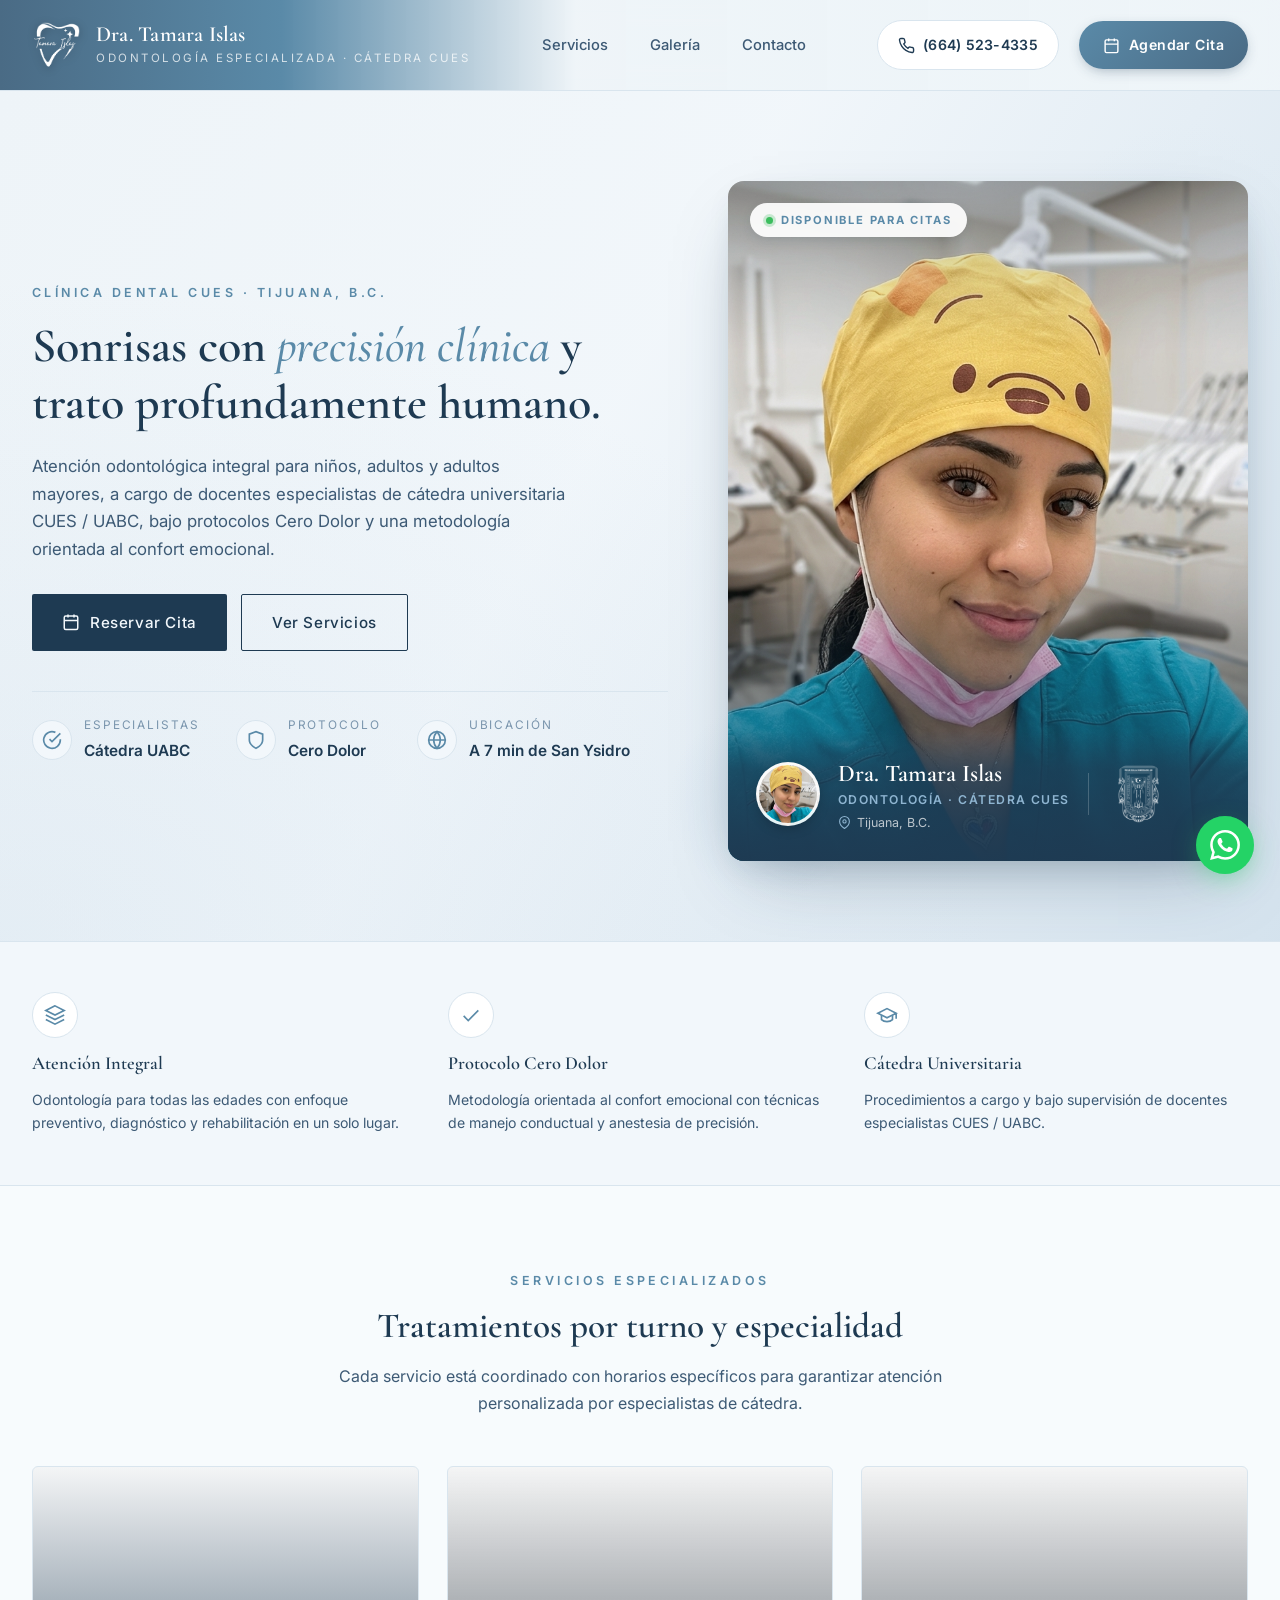
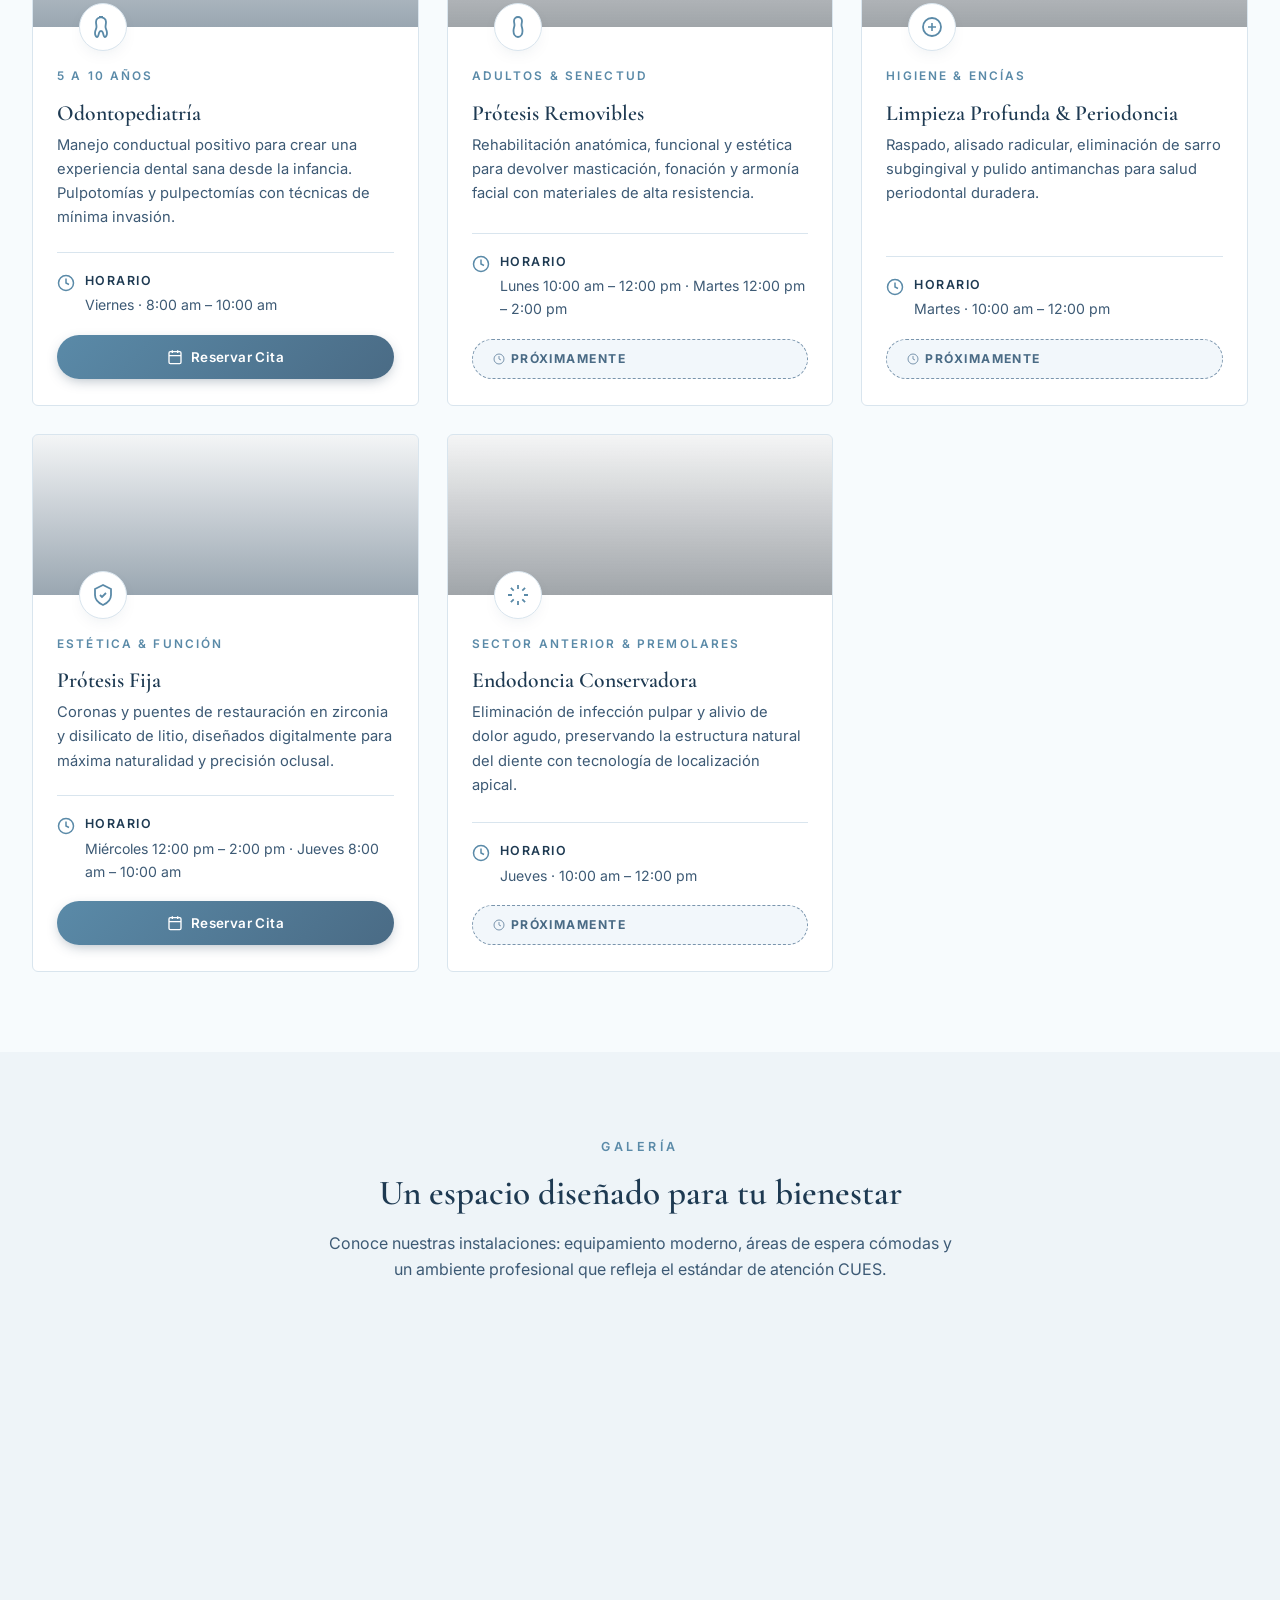
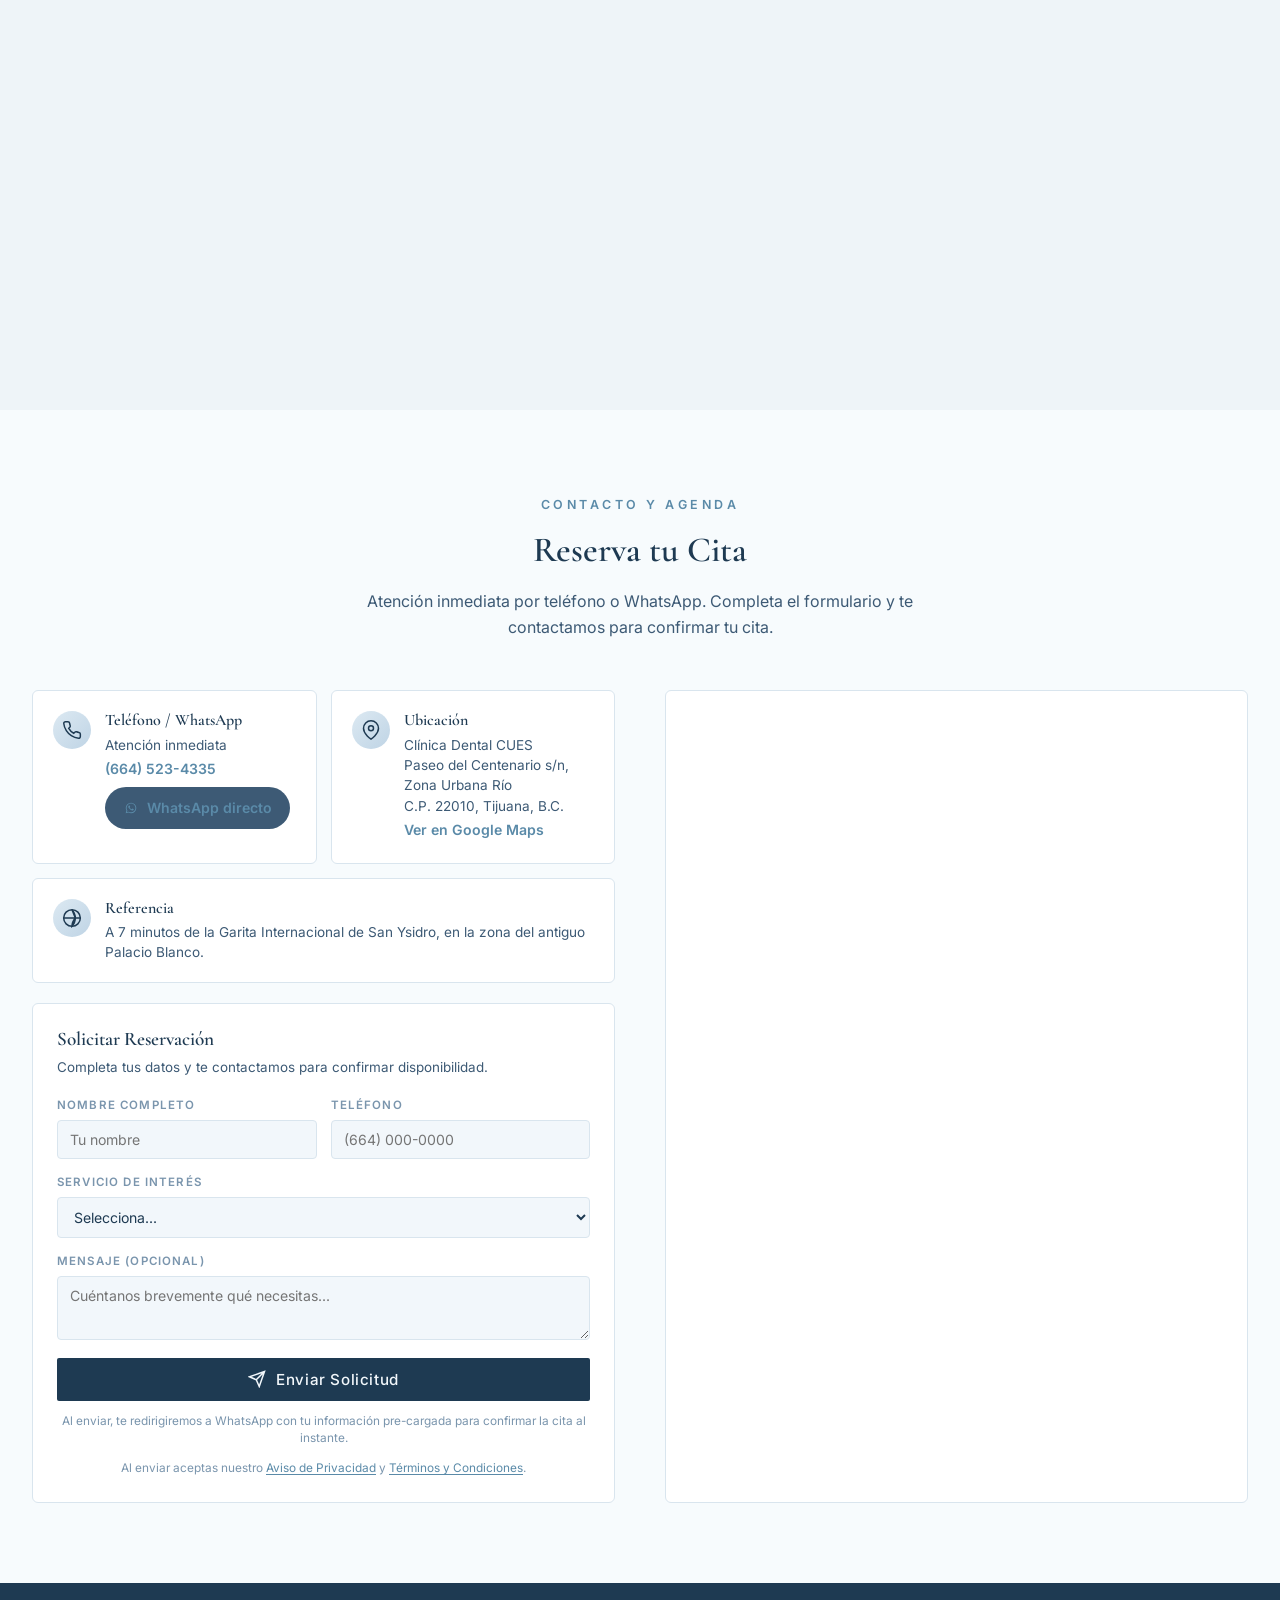
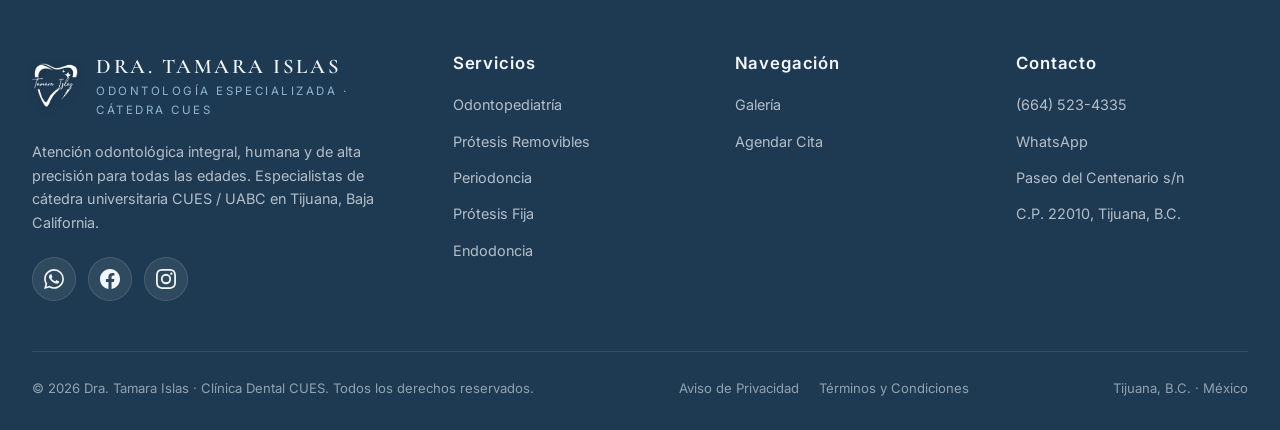
==== commit 497d2ddb: "Agregar aviso de privacidad y terminos y condiciones conforme a LFPDPPP Nuevas paginas aviso-de-priv" ====
--- a/index.html
+++ b/index.html
@@ -10,7 +10,7 @@
 <link rel="preconnect" href="https://fonts.googleapis.com" />
 <link rel="preconnect" href="https://fonts.gstatic.com" crossorigin />
 <link href="https://fonts.googleapis.com/css2?family=Cormorant+Garamond:wght@400;500;600;700&family=Inter:wght@300;400;500;600;700&display=swap" rel="stylesheet" />
-<link rel="stylesheet" href="css/styles.css?v=5" />
+<link rel="stylesheet" href="css/styles.css?v=6" />
 </head>
 <body>
 
@@ -155,7 +155,7 @@
             <svg viewBox="0 0 24 24" fill="none" stroke="currentColor" stroke-width="2"><circle cx="12" cy="12" r="10"/><path d="M12 6v6l4 2"/></svg>
             <span><strong>Horario</strong>Viernes &middot; 8:00 am &ndash; 10:00 am</span>
           </div>
-          <a href="#contacto" class="svc-reserve" data-servicio="Odontopediatr&iacute;a">Reservar Cita</a>
+          <a href="#contacto" class="svc-reserve" data-servicio="Odontopediatria">Reservar Cita</a>
         </div>
       </div>
 
@@ -200,7 +200,7 @@
             <svg viewBox="0 0 24 24" fill="none" stroke="currentColor" stroke-width="2"><circle cx="12" cy="12" r="10"/><path d="M12 6v6l4 2"/></svg>
             <span><strong>Horario</strong>Mi&eacute;rcoles 12:00 pm &ndash; 2:00 pm &middot; Jueves 8:00 am &ndash; 10:00 am</span>
           </div>
-          <a href="#contacto" class="svc-reserve" data-servicio="Pr&oacute;tesis Fija">Reservar Cita</a>
+          <a href="#contacto" class="svc-reserve" data-servicio="Protesis Fija">Reservar Cita</a>
         </div>
       </div>
 
@@ -272,7 +272,7 @@
             <div>
               <h4>Ubicaci&oacute;n</h4>
               <p>Cl&iacute;nica Dental CUES<br>Paseo del Centenario s/n, Zona Urbana R&iacute;o<br>C.P. 22010, Tijuana, B.C.</p>
-              <a href="https://maps.google.com/?q=Paseo+del+Centenario+22010+Tijuana" target="_blank" rel="noopener">Ver en Google Maps</a>
+              <a href="https://maps.google.com/?q=Paseo+del+Centenario+22010+Tijuana" target="_blank" rel="noopener noreferrer">Ver en Google Maps</a>
             </div>
           </div>
 
@@ -292,11 +292,11 @@
             <div class="form-row">
               <div class="form-field">
                 <label for="r-nombre">Nombre completo</label>
-                <input type="text" id="r-nombre" name="nombre" placeholder="Tu nombre" required />
+                <input type="text" id="r-nombre" name="nombre" placeholder="Tu nombre" maxlength="80" autocomplete="name" required />
               </div>
               <div class="form-field">
                 <label for="r-tel">Tel&eacute;fono</label>
-                <input type="tel" id="r-tel" name="telefono" placeholder="(664) 000-0000" required />
+                <input type="tel" id="r-tel" name="telefono" placeholder="(664) 000-0000" maxlength="25" autocomplete="tel" required />
               </div>
             </div>
             <div class="form-row">
@@ -304,15 +304,15 @@
                 <label for="r-servicio">Servicio de inter&eacute;s</label>
                 <select id="r-servicio" name="servicio" required>
                   <option value="">Selecciona...</option>
-                  <option value="OdontopediatrÃ­a">Odontopediatr&iacute;a</option>
-                  <option value="PrÃ³tesis Fija">Pr&oacute;tesis Fija</option>
+                  <option value="Odontopediatria">Odontopediatr&iacute;a</option>
+                  <option value="Protesis Fija">Pr&oacute;tesis Fija</option>
                 </select>
               </div>
             </div>
             <div class="form-row">
               <div class="form-field full">
                 <label for="r-msg">Mensaje (opcional)</label>
-                <textarea id="r-msg" name="mensaje" placeholder="Cu&eacute;ntanos brevemente qu&eacute; necesitas..."></textarea>
+                <textarea id="r-msg" name="mensaje" placeholder="Cu&eacute;ntanos brevemente qu&eacute; necesitas..." maxlength="500"></textarea>
               </div>
             </div>
             <button type="submit" class="btn btn-primary">
@@ -320,6 +320,7 @@
               Enviar Solicitud
             </button>
             <p class="res-note">Al enviar, te redirigiremos a WhatsApp con tu informaci&oacute;n pre-cargada para confirmar la cita al instante.</p>
+            <p class="res-note res-legal">Al enviar aceptas nuestro <a href="aviso-de-privacidad.html">Aviso de Privacidad</a> y <a href="terminos-y-condiciones.html">T&eacute;rminos y Condiciones</a>.</p>
           </form>
         </div>
       </div>
@@ -351,13 +352,13 @@
         </div>
         <p class="foot-about">Atenci&oacute;n odontol&oacute;gica integral, humana y de alta precisi&oacute;n para todas las edades. Especialistas de c&aacute;tedra universitaria CUES / UABC en Tijuana, Baja California.</p>
         <div class="social-row">
-          <a href="https://wa.me/526645234335" target="_blank" rel="noopener" class="social-btn wa" aria-label="WhatsApp">
+          <a href="https://wa.me/526645234335" target="_blank" rel="noopener noreferrer" class="social-btn wa" aria-label="WhatsApp">
             <svg viewBox="0 0 24 24" fill="currentColor"><path d="M17.472 14.382c-.297-.149-1.758-.867-2.03-.967-.273-.099-.471-.148-.67.15-.197.297-.767.966-.94 1.164-.173.199-.347.223-.644.075-.297-.15-1.255-.463-2.39-1.475-.883-.788-1.48-1.761-1.653-2.059-.173-.297-.018-.458.13-.606.134-.133.298-.347.446-.52.149-.174.198-.298.298-.497.099-.198.05-.371-.025-.52-.075-.149-.669-1.612-.916-2.207-.242-.579-.487-.5-.669-.51l-.57-.01c-.198 0-.52.074-.792.372-.272.297-1.04 1.016-1.04 2.479 0 1.462 1.065 2.875 1.213 3.074.149.198 2.096 3.2 5.077 4.487.709.306 1.262.489 1.694.625.712.227 1.36.195 1.871.118.571-.085 1.758-.719 2.006-1.413.248-.694.248-1.289.173-1.413-.074-.124-.272-.198-.57-.347m-5.421 7.403h-.004a9.87 9.87 0 01-5.031-1.378l-.361-.214-3.741.982.998-3.648-.235-.374a9.86 9.86 0 01-1.51-5.26c.001-5.45 4.436-9.884 9.888-9.884 2.64 0 5.122 1.03 6.988 2.898a9.825 9.825 0 012.893 6.994c-.003 5.45-4.437 9.884-9.885 9.884m8.413-18.297A11.815 11.815 0 0012.05 0C5.495 0 .16 5.335.157 11.892c0 2.096.547 4.142 1.588 5.945L.057 24l6.305-1.654a11.882 11.882 0 005.683 1.448h.005c6.554 0 11.89-5.335 11.893-11.893a11.821 11.821 0 00-3.48-8.413z"/></svg>
           </a>
-          <a href="https://www.facebook.com/tamara.islasramirez" target="_blank" rel="noopener" class="social-btn fb" aria-label="Facebook">
+          <a href="https://www.facebook.com/tamara.islasramirez" target="_blank" rel="noopener noreferrer" class="social-btn fb" aria-label="Facebook">
             <svg viewBox="0 0 24 24" fill="currentColor"><path d="M24 12.073c0-6.627-5.373-12-12-12s-12 5.373-12 12c0 5.99 4.388 10.954 10.125 11.854v-8.385H7.078v-3.47h3.047V9.43c0-3.007 1.792-4.669 4.533-4.669 1.312 0 2.686.235 2.686.235v2.953H15.83c-1.491 0-1.956.925-1.956 1.874v2.25h3.328l-.532 3.47h-2.796v8.385C19.612 23.027 24 18.062 24 12.073z"/></svg>
           </a>
-          <a href="https://www.instagram.com/dra.tamaraislas_official" target="_blank" rel="noopener" class="social-btn ig" aria-label="Instagram">
+          <a href="https://www.instagram.com/dra.tamaraislas_official" target="_blank" rel="noopener noreferrer" class="social-btn ig" aria-label="Instagram">
             <svg viewBox="0 0 24 24" fill="currentColor"><path d="M12 2.163c3.204 0 3.584.012 4.85.07 3.252.148 4.771 1.691 4.919 4.919.058 1.265.069 1.645.069 4.849 0 3.205-.012 3.584-.069 4.849-.149 3.225-1.664 4.771-4.919 4.919-1.266.058-1.644.07-4.85.07-3.204 0-3.584-.012-4.849-.07-3.26-.149-4.771-1.699-4.919-4.92-.058-1.265-.07-1.644-.07-4.849 0-3.204.013-3.583.07-4.849.149-3.227 1.664-4.771 4.919-4.919 1.266-.057 1.645-.069 4.849-.069zM12 0C8.741 0 8.333.014 7.053.072 2.695.272.273 2.69.073 7.052.014 8.333 0 8.741 0 12c0 3.259.014 3.668.072 4.948.2 4.358 2.618 6.78 6.98 6.98C8.333 23.986 8.741 24 12 24c3.259 0 3.668-.014 4.948-.072 4.354-.2 6.782-2.618 6.979-6.98.059-1.28.073-1.689.073-4.948 0-3.259-.014-3.667-.072-4.947-.196-4.354-2.617-6.78-6.979-6.98C15.668.014 15.259 0 12 0zm0 5.838a6.162 6.162 0 100 12.324 6.162 6.162 0 000-12.324zM12 16a4 4 0 110-8 4 4 0 010 8zm6.406-11.845a1.44 1.44 0 100 2.881 1.44 1.44 0 000-2.881z"/></svg>
           </a>
         </div>
@@ -391,17 +392,21 @@
     </div>
     <div class="foot-bottom">
       <span>&copy; 2026 Dra. Tamara Islas &middot; Cl&iacute;nica Dental CUES. Todos los derechos reservados.</span>
+      <span class="foot-legal">
+        <a href="aviso-de-privacidad.html">Aviso de Privacidad</a>
+        <a href="terminos-y-condiciones.html">T&eacute;rminos y Condiciones</a>
+      </span>
       <span>Tijuana, B.C. &middot; M&eacute;xico</span>
     </div>
   </div>
 </footer>
 
 <!-- Floating WhatsApp -->
-<a href="https://wa.me/526645234335" target="_blank" rel="noopener" class="wa-float" aria-label="WhatsApp">
+<a href="https://wa.me/526645234335" target="_blank" rel="noopener noreferrer" class="wa-float" aria-label="WhatsApp">
   <svg viewBox="0 0 24 24" fill="currentColor"><path d="M17.472 14.382c-.297-.149-1.758-.867-2.03-.967-.273-.099-.471-.148-.67.15-.197.297-.767.966-.94 1.164-.173.199-.347.223-.644.075-.297-.15-1.255-.463-2.39-1.475-.883-.788-1.48-1.761-1.653-2.059-.173-.297-.018-.458.13-.606.134-.133.298-.347.446-.52.149-.174.198-.298.298-.497.099-.198.05-.371-.025-.52-.075-.149-.669-1.612-.916-2.207-.242-.579-.487-.5-.669-.51l-.57-.01c-.198 0-.52.074-.792.372-.272.297-1.04 1.016-1.04 2.479 0 1.462 1.065 2.875 1.213 3.074.149.198 2.096 3.2 5.077 4.487.709.306 1.262.489 1.694.625.712.227 1.36.195 1.871.118.571-.085 1.758-.719 2.006-1.413.248-.694.248-1.289.173-1.413-.074-.124-.272-.198-.57-.347m-5.421 7.403h-.004a9.87 9.87 0 01-5.031-1.378l-.361-.214-3.741.982.998-3.648-.235-.374a9.86 9.86 0 01-1.51-5.26c.001-5.45 4.436-9.884 9.888-9.884 2.64 0 5.122 1.03 6.988 2.898a9.825 9.825 0 012.893 6.994c-.003 5.45-4.437 9.884-9.885 9.884m8.413-18.297A11.815 11.815 0 0012.05 0C5.495 0 .16 5.335.157 11.892c0 2.096.547 4.142 1.588 5.945L.057 24l6.305-1.654a11.882 11.882 0 005.683 1.448h.005c6.554 0 11.89-5.335 11.893-11.893a11.821 11.821 0 00-3.48-8.413z"/></svg>
 </a>
 
-<script src="js/script.js?v=13"></script>
+<script src="js/script.js?v=15"></script>
 
 </body>
 </html>
--- a/css/styles.css
+++ b/css/styles.css
@@ -716,3 +716,25 @@
     .hero-meta-item small{font-size:.66rem}
     .hero-meta-item strong{font-size:.86rem}
   }
+
+  /* Legal pages */
+  .legal-hero{padding:70px 0 50px;background:linear-gradient(180deg,var(--nude) 0%,var(--bg) 100%)}
+  .legal-hero h1{font-size:clamp(2.2rem,5vw,3.4rem)}
+  .legal-updated{margin-top:14px;font-size:.78rem;letter-spacing:.22em;text-transform:uppercase;color:var(--taupe)}
+  .legal-body{max-width:820px;margin:0 auto}
+  .legal-body h2{font-family:'Inter',sans-serif;font-size:1.12rem;font-weight:600;color:var(--ink);margin:42px 0 14px}
+  .legal-body h3{font-family:'Inter',sans-serif;font-size:.95rem;font-weight:600;color:var(--accent-deep);margin:24px 0 10px}
+  .legal-body p{font-size:.95rem;color:var(--ink-soft);margin-bottom:14px;line-height:1.9}
+  .legal-body ul{list-style:disc;padding-left:26px;margin-bottom:16px}
+  .legal-body ul li{font-size:.95rem;color:var(--ink-soft);line-height:1.9;margin-bottom:6px}
+  .legal-body strong{color:var(--ink)}
+  .legal-body a{color:var(--accent-deep);text-decoration:underline;text-underline-offset:3px}
+  .legal-note{background:var(--nude);border-left:3px solid var(--accent-deep);border-radius:0 12px 12px 0;padding:20px 24px;margin:28px 0}
+  .legal-note p{margin-bottom:8px;font-size:.9rem}
+  .legal-note p:last-child{margin-bottom:0}
+  .legal-back{display:inline-flex;align-items:center;gap:8px;margin-top:44px;padding:14px 28px;border:1px solid var(--ink);border-radius:2px;font-weight:500;font-size:.9rem;letter-spacing:.04em;color:var(--ink);transition:all .3s ease}
+  .legal-back:hover{background:var(--ink);color:var(--cream)}
+  .foot-legal{display:flex;gap:20px;align-items:center}
+  .foot-legal a{color:rgba(242,247,251,.55);transition:color .2s}
+  .foot-legal a:hover{color:var(--accent)}
+  .res-legal a{color:var(--accent-deep);text-decoration:underline;text-underline-offset:2px}
